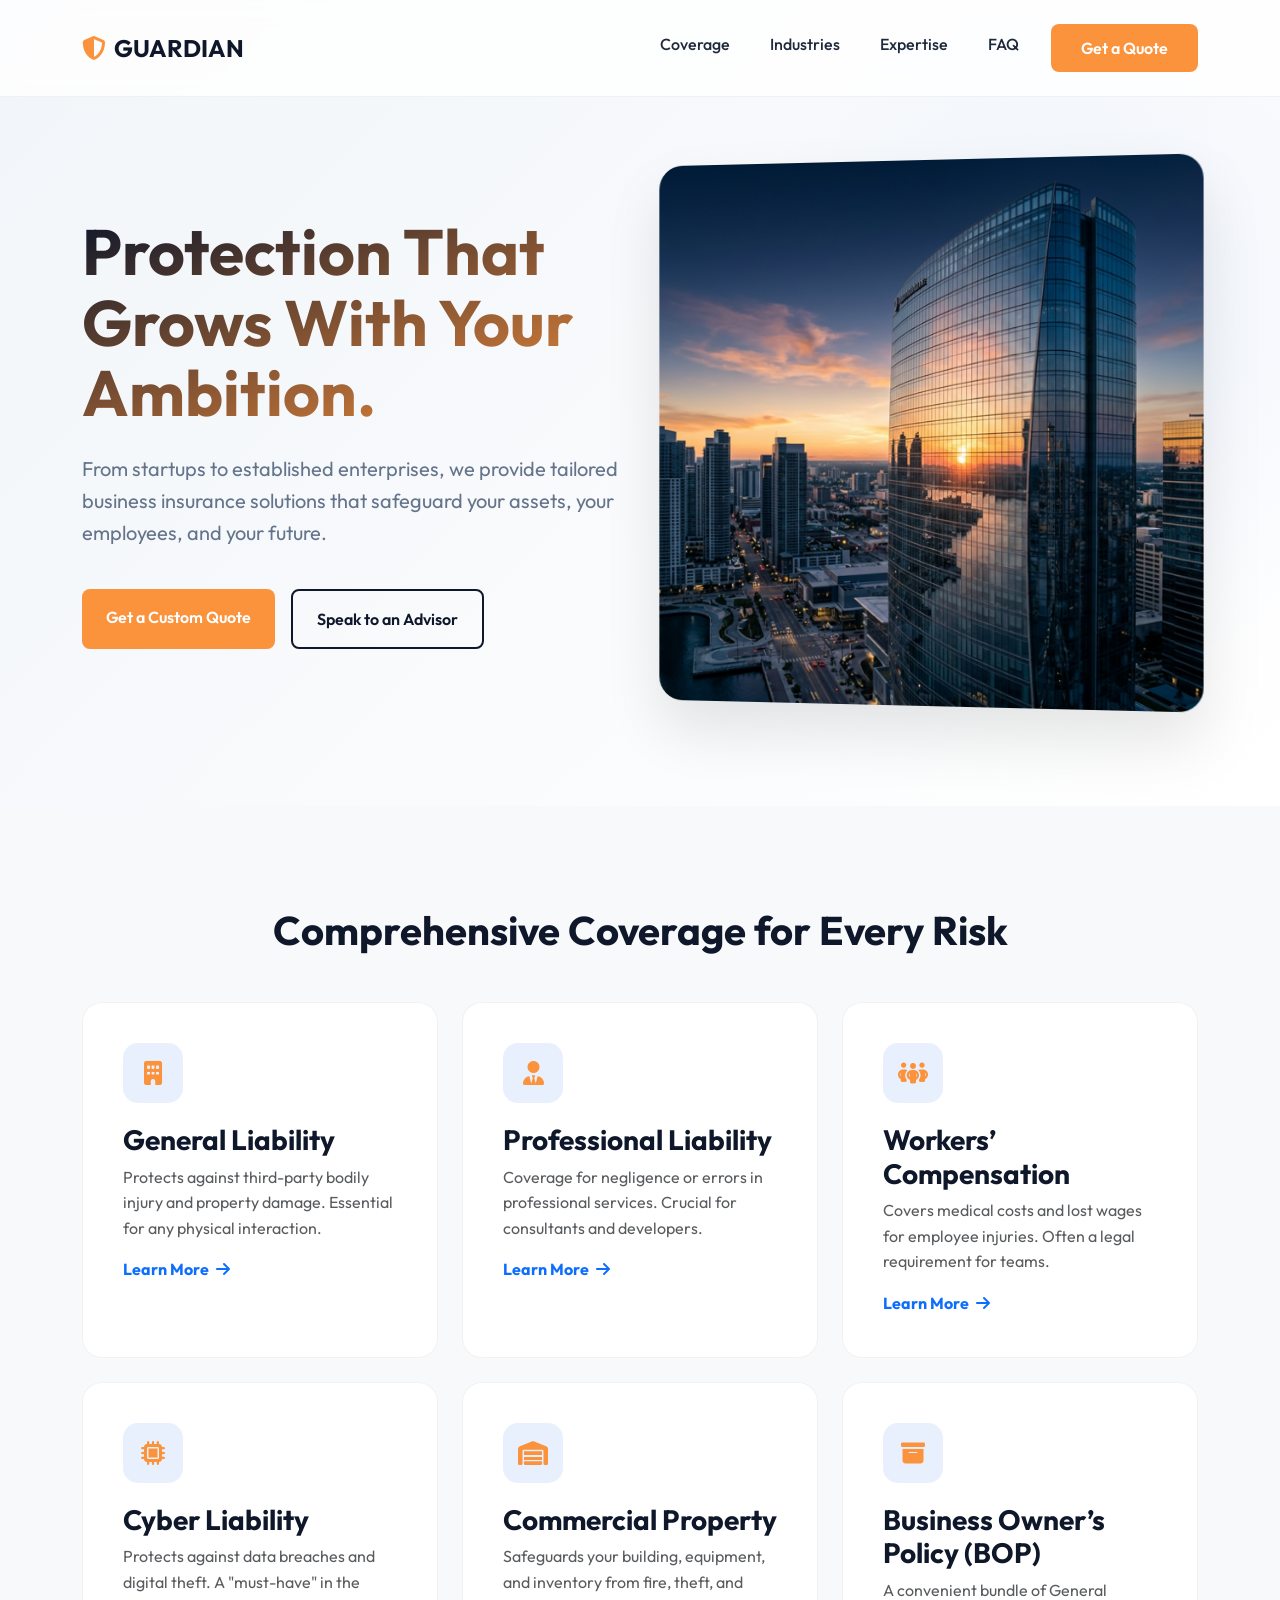
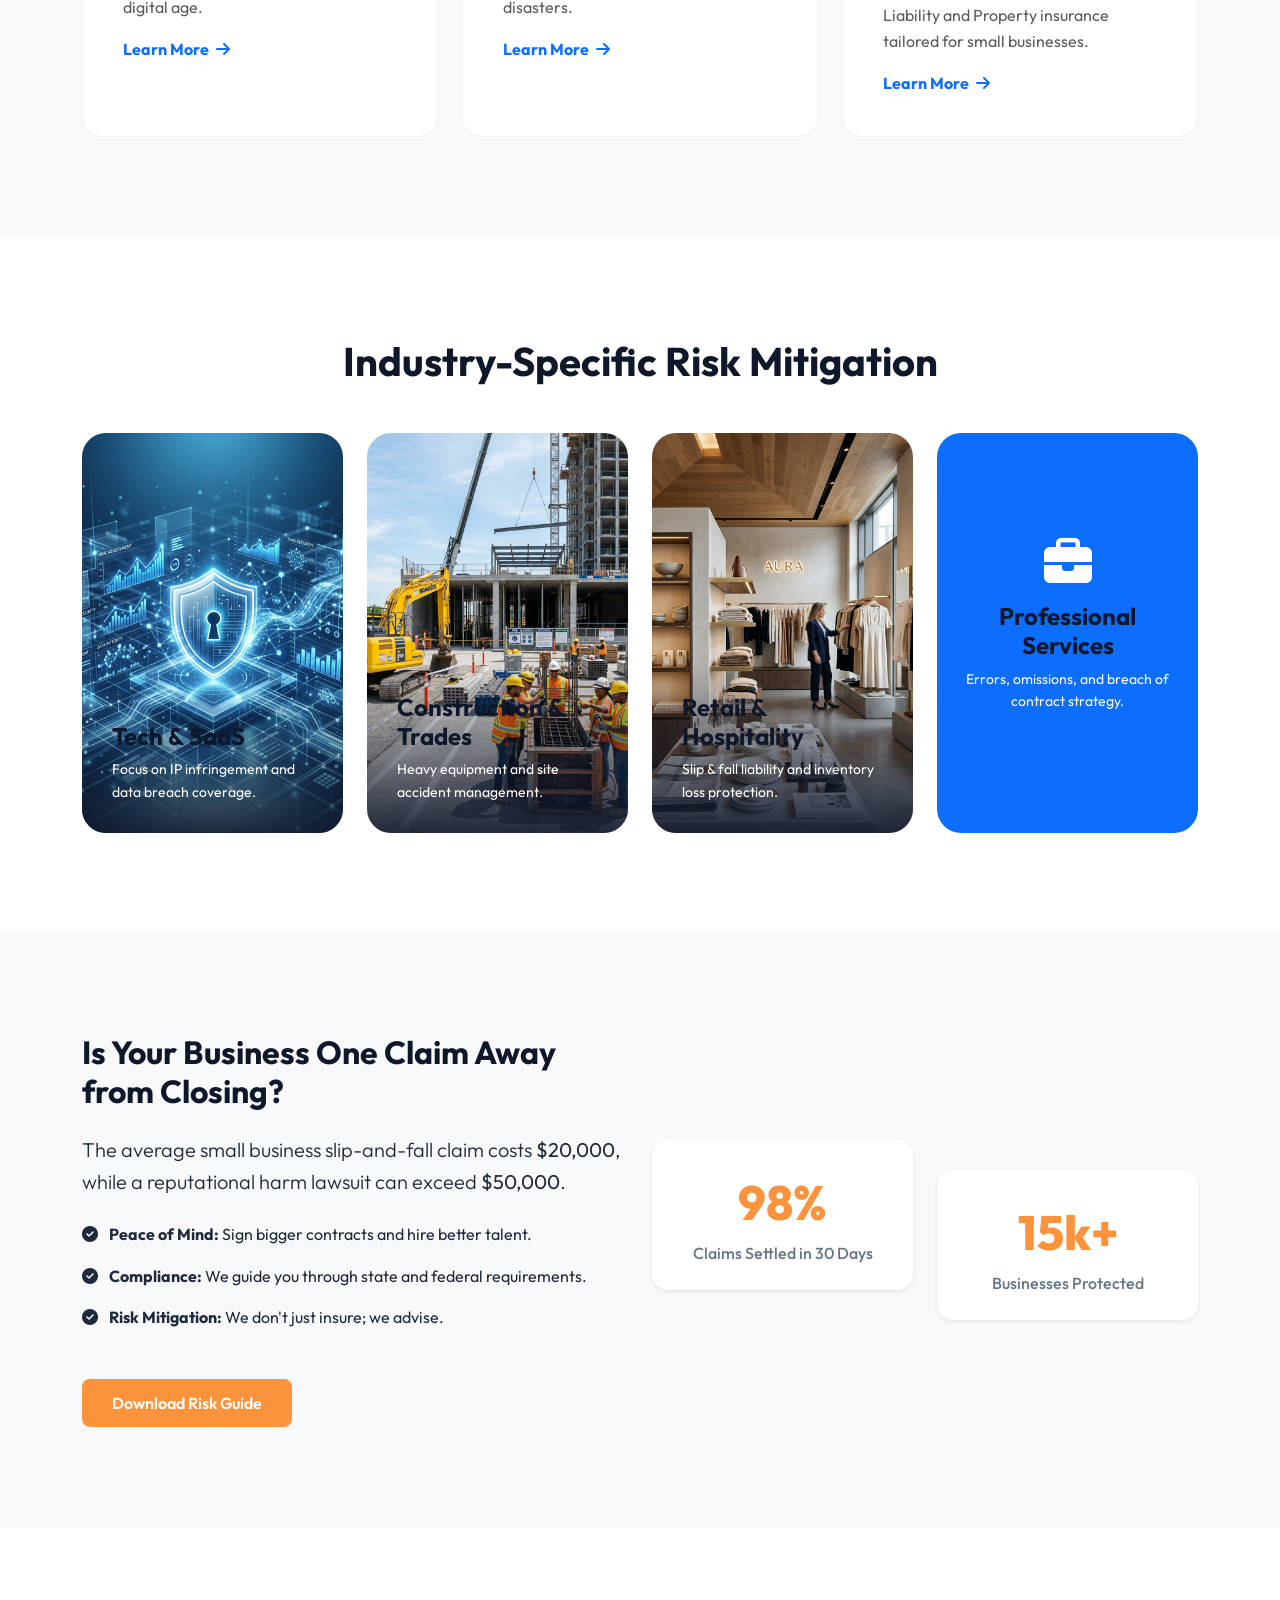
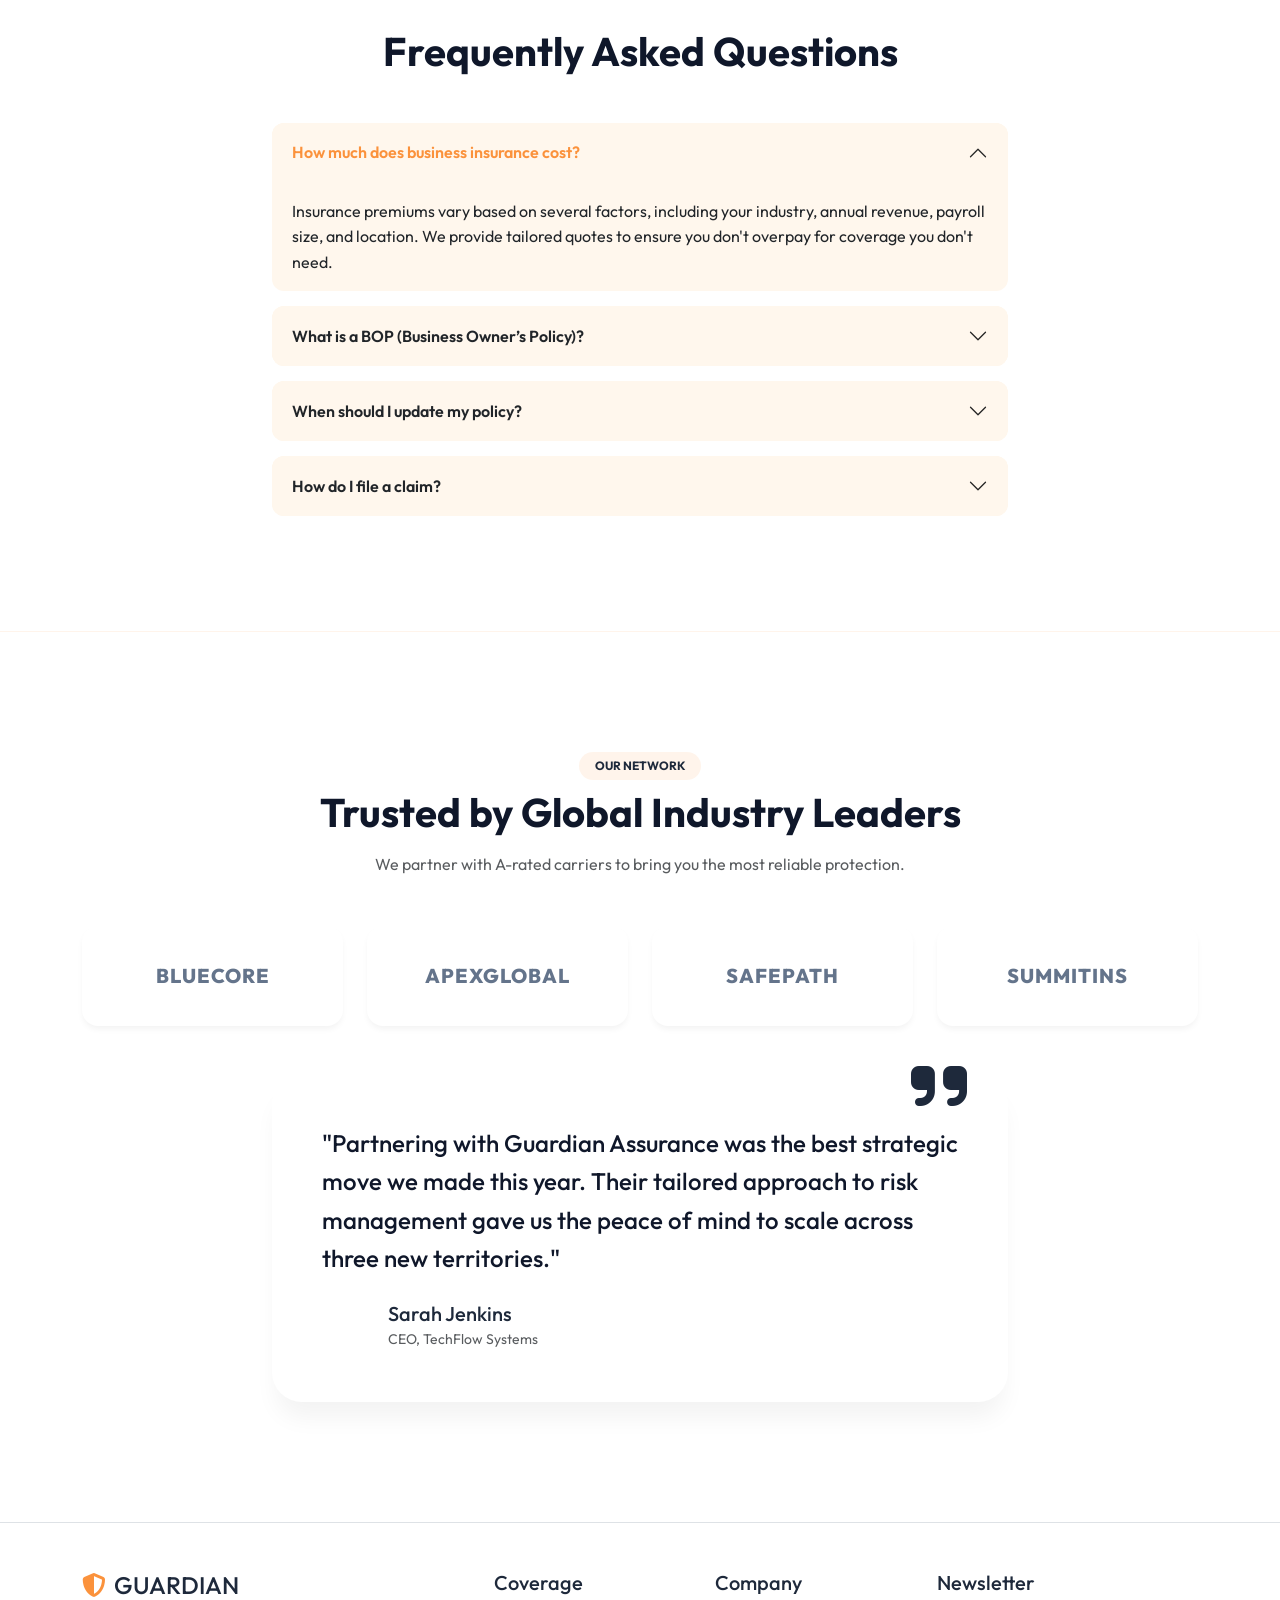
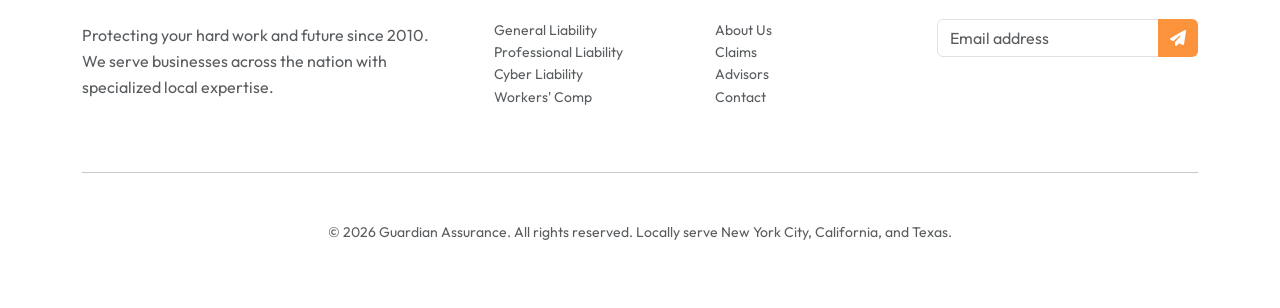
==== index.html @ 08e508c7 "first commit" ====
<!doctype html>
<html lang="en">
  <head>
    <meta charset="UTF-8" />
    <meta name="viewport" content="width=device-width, initial-scale=1.0" />
    <title>Guardian Assurance | Premium Business Insurance Solutions</title>
    <!-- Bootstrap 5 CSS -->
    <link
      href="https://cdn.jsdelivr.net/npm/bootstrap@5.3.0/dist/css/bootstrap.min.css"
      rel="stylesheet"
    />
    <!-- Google Fonts: Outfit -->
    <link
      href="https://fonts.googleapis.com/css2?family=Outfit:wght@300;400;500;600;700;800&display=swap"
      rel="stylesheet"
    />
    <!-- Font Awesome -->
    <link
      rel="stylesheet"
      href="https://cdnjs.cloudflare.com/ajax/libs/font-awesome/6.4.0/css/all.min.css"
    />
    <!-- Custom CSS -->
    <link rel="stylesheet" href="styles.css" />
  </head>
  <body>
    <!-- Navbar -->
    <nav class="navbar navbar-expand-lg fixed-top">
      <div class="container">
        <a class="navbar-brand" href="#">
          <i class="fas fa-shield-halved me-2" style="color: var(--accent);"></i>GUARDIAN
        </a>
        <button
          class="navbar-toggler"
          type="button"
          data-bs-toggle="collapse"
          data-bs-target="#navbarNav"
        >
          <span class="navbar-toggler-icon"></span>
        </button>
        <div class="collapse navbar-collapse" id="navbarNav">
          <ul class="navbar-nav ms-auto">
            <li class="nav-item">
              <a class="nav-link" href="#products">Coverage</a>
            </li>
            <li class="nav-item">
              <a class="nav-link" href="#industries">Industries</a>
            </li>
            <li class="nav-item">
              <a class="nav-link" href="#why-us">Expertise</a>
            </li>
            <li class="nav-item"><a class="nav-link" href="#faq">FAQ</a></li>
            <li class="nav-item ms-lg-4">
              <a class="btn btn-custom btn-primary-custom" href="#"
                >Get a Quote</a
              >
            </li>
          </ul>
        </div>
      </div>
    </nav>

    <!-- Hero Section -->
    <section class="hero d-flex align-items-center">
      <div class="container">
        <div class="row align-items-center">
          <div class="col-lg-6 hero-content">
            <h1 class="hero-title">
              Protection That Grows With Your
              <span style="color: var(--accent);">Ambition.</span>
            </h1>
            <p class="hero-subtitle">
              From startups to established enterprises, we provide tailored
              business insurance solutions that safeguard your assets, your
              employees, and your future.
            </p>
            <div class="d-flex gap-3">
              <a href="#" class="btn btn-custom btn-primary-custom px-4 py-3"
                >Get a Custom Quote</a
              >
              <a href="#" class="btn btn-custom btn-outline-custom px-4 py-3"
                >Speak to an Advisor</a
              >
            </div>
          </div>
          <div class="col-lg-6">
            <img
              src="assets/hero.png"
              alt="Corporate Building"
              class="img-fluid hero-image"
            />
          </div>
        </div>
      </div>
    </section>

    <!-- Core Insurance Products -->
    <section id="products" class="section-padding bg-light">
      <div class="container">
        <h2 class="section-title">Comprehensive Coverage for Every Risk</h2>
        <div class="row g-4">
          <!-- General Liability -->
          <div class="col-md-4">
            <div class="product-card">
              <div class="product-icon"><i class="fas fa-building"></i></div>
              <h3>General Liability</h3>
              <p class="text-muted">
                Protects against third-party bodily injury and property damage.
                Essential for any physical interaction.
              </p>
              <a href="#" class="text-accent fw-bold text-decoration-none"
                >Learn More <i class="fas fa-arrow-right ms-1"></i
              ></a>
            </div>
          </div>
          <!-- Professional Liability -->
          <div class="col-md-4">
            <div class="product-card">
              <div class="product-icon"><i class="fas fa-user-tie"></i></div>
              <h3>Professional Liability</h3>
              <p class="text-muted">
                Coverage for negligence or errors in professional services.
                Crucial for consultants and developers.
              </p>
              <a href="#" class="text-accent fw-bold text-decoration-none"
                >Learn More <i class="fas fa-arrow-right ms-1"></i
              ></a>
            </div>
          </div>
          <!-- Workers’ Comp -->
          <div class="col-md-4">
            <div class="product-card">
              <div class="product-icon">
                <i class="fas fa-people-group"></i>
              </div>
              <h3>Workers’ Compensation</h3>
              <p class="text-muted">
                Covers medical costs and lost wages for employee injuries. Often
                a legal requirement for teams.
              </p>
              <a href="#" class="text-accent fw-bold text-decoration-none"
                >Learn More <i class="fas fa-arrow-right ms-1"></i
              ></a>
            </div>
          </div>
          <!-- Cyber Liability -->
          <div class="col-md-4">
            <div class="product-card">
              <div class="product-icon"><i class="fas fa-microchip"></i></div>
              <h3>Cyber Liability</h3>
              <p class="text-muted">
                Protects against data breaches and digital theft. A "must-have"
                in the digital age.
              </p>
              <a href="#" class="text-accent fw-bold text-decoration-none"
                >Learn More <i class="fas fa-arrow-right ms-1"></i
              ></a>
            </div>
          </div>
          <!-- Commercial Property -->
          <div class="col-md-4">
            <div class="product-card">
              <div class="product-icon"><i class="fas fa-warehouse"></i></div>
              <h3>Commercial Property</h3>
              <p class="text-muted">
                Safeguards your building, equipment, and inventory from fire,
                theft, and disasters.
              </p>
              <a href="#" class="text-accent fw-bold text-decoration-none"
                >Learn More <i class="fas fa-arrow-right ms-1"></i
              ></a>
            </div>
          </div>
          <!-- BOP -->
          <div class="col-md-4">
            <div class="product-card">
              <div class="product-icon"><i class="fas fa-box-archive"></i></div>
              <h3>Business Owner’s Policy (BOP)</h3>
              <p class="text-muted">
                A convenient bundle of General Liability and Property insurance
                tailored for small businesses.
              </p>
              <a href="#" class="text-accent fw-bold text-decoration-none"
                >Learn More <i class="fas fa-arrow-right ms-1"></i
              ></a>
            </div>
          </div>
        </div>
      </div>
    </section>

    <!-- Industry-Specific Solutions -->
    <section id="industries" class="section-padding">
      <div class="container">
        <h2 class="section-title">Industry-Specific Risk Mitigation</h2>
        <div class="row g-4">
          <div class="col-lg-3 col-md-6">
            <div class="industry-card">
              <img
                src="assets/tech.png"
                alt="Tech & SaaS"
              />
              <div class="industry-overlay">
                <h4>Tech & SaaS</h4>
                <p class="small mb-0">
                  Focus on IP infringement and data breach coverage.
                </p>
              </div>
            </div>
          </div>
          <div class="col-lg-3 col-md-6">
            <div class="industry-card">
              <img
                src="assets/construction.png"
                alt="Construction"
              />
              <div class="industry-overlay">
                <h4>Construction & Trades</h4>
                <p class="small mb-0">
                  Heavy equipment and site accident management.
                </p>
              </div>
            </div>
          </div>
          <div class="col-lg-3 col-md-6">
            <div class="industry-card">
              <img
                src="assets/retail.png"
                alt="Retail"
              />
              <div class="industry-overlay">
                <h4>Retail & Hospitality</h4>
                <p class="small mb-0">
                  Slip & fall liability and inventory loss protection.
                </p>
              </div>
            </div>
          </div>
          <div class="col-lg-3 col-md-6">
            <div class="industry-card">
              <div
                class="bg-primary d-flex align-items-center justify-content-center h-100 p-4"
              >
                <div class="text-white text-center">
                  <i class="fas fa-briefcase fa-3x mb-3"></i>
                  <h4>Professional Services</h4>
                  <p class="small">
                    Errors, omissions, and breach of contract strategy.
                  </p>
                </div>
              </div>
            </div>
          </div>
        </div>
      </div>
    </section>

    <!-- Educational Content -->
    <section id="why-us" class="section-padding bg-light">
      <div class="container">
        <div class="row align-items-center">
          <div class="col-lg-6">
            <h2 class="mb-4">Is Your Business One Claim Away from Closing?</h2>
            <p class="lead mb-4">
              The average small business slip-and-fall claim costs
              <strong>$20,000</strong>, while a reputational harm lawsuit can
              exceed <strong>$50,000</strong>.
            </p>
            <ul class="list-unstyled mb-5">
              <li class="mb-3">
                <i class="fas fa-check-circle text-accent me-2"></i>
                <strong>Peace of Mind:</strong> Sign bigger contracts and hire
                better talent.
              </li>
              <li class="mb-3">
                <i class="fas fa-check-circle text-accent me-2"></i>
                <strong>Compliance:</strong> We guide you through state and
                federal requirements.
              </li>
              <li class="mb-3">
                <i class="fas fa-check-circle text-accent me-2"></i>
                <strong>Risk Mitigation:</strong> We don't just insure; we
                advise.
              </li>
            </ul>
            <a href="#" class="btn btn-custom btn-primary-custom"
              >Download Risk Guide</a
            >
          </div>
          <div class="col-lg-6">
            <div class="row g-4">
              <div class="col-6">
                <div class="stat-item p-4 bg-white rounded-4 shadow-sm">
                  <span class="stat-number">98%</span>
                  <span class="stat-label">Claims Settled in 30 Days</span>
                </div>
              </div>
              <div class="col-6">
                <div
                  class="stat-item p-4 bg-white rounded-4 shadow-sm"
                  style="margin-top: 30px"
                >
                  <span class="stat-number">15k+</span>
                  <span class="stat-label">Businesses Protected</span>
                </div>
              </div>
            </div>
          </div>
        </div>
      </div>
    </section>

    <!-- FAQ Section -->
    <section id="faq" class="section-padding">
      <div class="container">
        <h2 class="section-title">Frequently Asked Questions</h2>
        <div class="row justify-content-center">
          <div class="col-lg-8">
            <div class="accordion" id="faqAccordion">
              <div class="accordion-item">
                <h2 class="accordion-header">
                  <button
                    class="accordion-button"
                    type="button"
                    data-bs-toggle="collapse"
                    data-bs-target="#faq1"
                  >
                    How much does business insurance cost?
                  </button>
                </h2>
                <div
                  id="faq1"
                  class="accordion-collapse collapse show"
                  data-bs-parent="#faqAccordion"
                >
                  <div class="accordion-body">
                    Insurance premiums vary based on several factors, including
                    your industry, annual revenue, payroll size, and location.
                    We provide tailored quotes to ensure you don't overpay for
                    coverage you don't need.
                  </div>
                </div>
              </div>
              <div class="accordion-item">
                <h2 class="accordion-header">
                  <button
                    class="accordion-button collapsed"
                    type="button"
                    data-bs-toggle="collapse"
                    data-bs-target="#faq2"
                  >
                    What is a BOP (Business Owner’s Policy)?
                  </button>
                </h2>
                <div
                  id="faq2"
                  class="accordion-collapse collapse"
                  data-bs-parent="#faqAccordion"
                >
                  <div class="accordion-body">
                    A BOP is a cost-effective bundle that combines General
                    Liability and Commercial Property insurance into a single
                    policy. It's designed specifically for small to medium-sized
                    businesses.
                  </div>
                </div>
              </div>
              <div class="accordion-item">
                <h2 class="accordion-header">
                  <button
                    class="accordion-button collapsed"
                    type="button"
                    data-bs-toggle="collapse"
                    data-bs-target="#faq3"
                  >
                    When should I update my policy?
                  </button>
                </h2>
                <div
                  id="faq3"
                  class="accordion-collapse collapse"
                  data-bs-parent="#faqAccordion"
                >
                  <div class="accordion-body">
                    We recommend reviewing your coverage whenever you hit a
                    major milestone, such as hiring new employees, moving to a
                    new office, launching a new product line, or experiencing a
                    significant revenue increase.
                  </div>
                </div>
              </div>
              <div class="accordion-item">
                <h2 class="accordion-header">
                  <button
                    class="accordion-button collapsed"
                    type="button"
                    data-bs-toggle="collapse"
                    data-bs-target="#faq4"
                  >
                    How do I file a claim?
                  </button>
                </h2>
                <div
                  id="faq4"
                  class="accordion-collapse collapse"
                  data-bs-parent="#faqAccordion"
                >
                  <div class="accordion-body">
                    Our process is simple and reassuring: 1. Document the
                    incident. 2. Contact your advisor immediately. 3. Our
                    dedicated claims team will take over and guide you until
                    resolution.
                  </div>
                </div>
              </div>
            </div>
          </div>
        </div>
      </div>
    </section>

    <!-- Trust Indicators Redesigned -->
    <section class="trust-section">
        <div class="container">
            <div class="text-center mb-5">
                <span class="badge bg-orange text-orange-dark mb-2 px-3 py-2 rounded-pill" style="background: rgba(251, 146, 60, 0.1); color: var(--orange-dark);">OUR NETWORK</span>
                <h2 class="section-title mb-0">Trusted by Global Industry Leaders</h2>
                <p class="text-muted mt-3">We partner with A-rated carriers to bring you the most reliable protection.</p>
            </div>
            
            <div class="row g-4 mb-5">
                <div class="col-md-3 col-6">
                    <div class="partner-logo-box">
                        <h3 class="partner-name">BlueCore</h3>
                    </div>
                </div>
                <div class="col-md-3 col-6">
                    <div class="partner-logo-box">
                        <h3 class="partner-name">ApexGlobal</h3>
                    </div>
                </div>
                <div class="col-md-3 col-6">
                    <div class="partner-logo-box">
                        <h3 class="partner-name">SafePath</h3>
                    </div>
                </div>
                <div class="col-md-3 col-6">
                    <div class="partner-logo-box">
                        <h3 class="partner-name">SummitIns</h3>
                    </div>
                </div>
            </div>

            <div class="row justify-content-center">
                <div class="col-lg-8">
                    <div class="testimonial-card-v2">
                        <i class="fas fa-quote-right testimonial-quote-icon"></i>
                        <div class="testimonial-content">
                            <p class="fs-4 fw-medium mb-4" style="color: var(--primary);">"Partnering with Guardian Assurance was the best strategic move we made this year. Their tailored approach to risk management gave us the peace of mind to scale across three new territories."</p>
                            <div class="d-flex align-items-center">
                                <div class="bg-orange-accent rounded-circle d-flex align-items-center justify-content-center text-white fw-bold me-3" style="width: 50px; height: 50px; background-color: var(--orange-accent);">SJ</div>
                                <div>
                                    <h5 class="mb-0">Sarah Jenkins</h5>
                                    <small class="text-muted">CEO, TechFlow Systems</small>
                                </div>
                            </div>
                        </div>
                    </div>
                </div>
            </div>
        </div>
    </section>

    <!-- Footer -->
    <footer class="py-5 bg-white border-top">
      <div class="container">
        <div class="row justify-content-between">
          <div class="col-md-4">
            <h3 class="h4 mb-4">
              <i class="fas fa-shield-halved me-2" style="color: var(--accent);"></i>GUARDIAN
            </h3>
            <p class="text-muted">
              Protecting your hard work and future since 2010. We serve
              businesses across the nation with specialized local expertise.
            </p>
          </div>
          <div class="col-md-2">
            <h5 class="mb-4">Coverage</h5>
            <ul class="list-unstyled text-muted small">
              <li>General Liability</li>
              <li>Professional Liability</li>
              <li>Cyber Liability</li>
              <li>Workers' Comp</li>
            </ul>
          </div>
          <div class="col-md-2">
            <h5 class="mb-4">Company</h5>
            <ul class="list-unstyled text-muted small">
              <li>About Us</li>
              <li>Claims</li>
              <li>Advisors</li>
              <li>Contact</li>
            </ul>
          </div>
          <div class="col-md-3">
            <h5 class="mb-4">Newsletter</h5>
            <div class="input-group">
              <input
                type="email"
                class="form-control"
                placeholder="Email address"
              />
              <button class="btn btn-primary-custom" type="button">
                <i class="fas fa-paper-plane"></i>
              </button>
            </div>
          </div>
        </div>
        <hr class="my-5" />
        <div class="text-center text-muted small">
          <p>
            &copy; 2026 Guardian Assurance. All rights reserved. Locally serve
            New York City, California, and Texas.
          </p>
        </div>
      </div>
    </footer>

    <!-- Bootstrap 5 JS -->
    <script src="https://cdn.jsdelivr.net/npm/bootstrap@5.3.0/dist/js/bootstrap.bundle.min.js"></script>
  </body>
</html>
---- styles.css ----
:root {
  --primary: #0F172A;
  --accent: #FB923C;
  --accent-light: #FDBA74;
  --accent-dark: #EA580C;
  --gold: #F59E0B;
  --bg-light: #FFF7ED;
  --text-dark: #1E293B;
  --text-muted: #64748B;
  --white: #FFFFFF;
  --transition: all 0.3s cubic-bezier(0.4, 0, 0.2, 1);
}

body {
  font-family: "Outfit", sans-serif;
  color: var(--text-dark);
  background-color: var(--white);
  line-height: 1.6;
  overflow-x: hidden;
}

h1,
h2,
h3,
h4,
.navbar-brand {
  font-weight: 700;
  color: var(--primary);
}

/* Navbar */
.navbar {
  padding: 1.5rem 0;
  transition: var(--transition);
  background: rgba(255, 255, 255, 0.8);
  backdrop-filter: blur(10px);
  border-bottom: 1px solid rgba(0, 0, 0, 0.05);
}

.navbar-brand {
  font-size: 1.5rem;
  color: var(--primary) !important;
}

.nav-link {
  color: var(--text-dark) !important;
  font-weight: 500;
  margin-left: 1.5rem;
  transition: var(--transition);
}

.nav-link:hover {
  color: var(--accent) !important;
}

/* Hero Section */
.hero {
  padding: 160px 0 100px;
  background: linear-gradient(135deg, #f1f5f9 0%, #ffffff 100%);
  position: relative;
  overflow: hidden;
}

.hero::before {
  content: "";
  position: absolute;
  top: -10%;
  right: -10%;
  width: 50%;
  height: 100%;
  background: radial-gradient(
    circle,
    rgba(37, 99, 235, 0.05) 0%,
    transparent 70%
  );
  z-index: 0;
}

.hero-content {
  position: relative;
  z-index: 1;
}

.hero-title {
  font-size: 4rem;
  line-height: 1.1;
  margin-bottom: 1.5rem;
  background: linear-gradient(to bottom right, var(--primary), var(--accent));
  -webkit-background-clip: text;
  background-clip: text;
  -webkit-text-fill-color: transparent;
}

.hero-subtitle {
  font-size: 1.25rem;
  color: var(--text-muted);
  margin-bottom: 2.5rem;
  max-width: 600px;
}

.btn-custom {
  padding: 12px 30px;
  border-radius: 8px;
  font-weight: 600;
  transition: var(--transition);
  text-transform: none;
}

.btn-primary-custom {
  background-color: var(--accent);
  border: none;
  color: white;
}

.btn-primary-custom:hover {
  background-color: var(--accent-dark);
  transform: translateY(-2px);
  box-shadow: 0 10px 20px rgba(251, 146, 60, 0.2);
}

.btn-outline-custom {
  border: 2px solid var(--primary);
  color: var(--primary);
}

.btn-outline-custom:hover {
  background-color: var(--primary);
  color: white;
}

.hero-image {
  border-radius: 24px;
  box-shadow: 0 30px 60px rgba(0, 0, 0, 0.1);
  transform: perspective(1000px) rotateY(-5deg);
  transition: var(--transition);
}

.hero-image:hover {
  transform: perspective(1000px) rotateY(0deg);
}

/* Sections */
.section-padding {
  padding: 100px 0;
}

.section-title {
  font-size: 2.5rem;
  margin-bottom: 3rem;
  text-align: center;
}

/* Product Cards */
.product-card {
  background: var(--white);
  border: 1px solid rgba(0, 0, 0, 0.05);
  border-radius: 20px;
  padding: 40px;
  height: 100%;
  transition: var(--transition);
}

.product-card:hover {
  transform: translateY(-10px);
  box-shadow: 0 20px 40px rgba(0, 0, 0, 0.05);
  border-color: var(--accent-light);
}

.product-icon {
  width: 60px;
  height: 60px;
  background: rgba(37, 99, 235, 0.1);
  border-radius: 15px;
  display: flex;
  align-items: center;
  justify-content: center;
  margin-bottom: 20px;
  color: var(--accent);
  font-size: 1.5rem;
}

/* Industry Cards */
.industry-card {
  height: 400px;
  border-radius: 24px;
  overflow: hidden;
  position: relative;
  cursor: pointer;
}

.industry-card img {
  width: 100%;
  height: 100%;
  object-fit: cover;
  transition: var(--transition);
}

.industry-overlay {
  position: absolute;
  bottom: 0;
  left: 0;
  right: 0;
  padding: 30px;
  background: linear-gradient(to top, rgba(15, 23, 42, 0.9), transparent);
  color: white;
}

.industry-card:hover img {
  transform: scale(1.1);
}

/* Stats */
.stat-item {
  text-align: center;
}

.stat-number {
  font-size: 3rem;
  font-weight: 800;
  color: var(--accent);
  display: block;
}

.stat-label {
  color: var(--text-muted);
  font-weight: 500;
}

/* FAQ */
.accordion-item {
  border: none;
  margin-bottom: 15px;
  background: var(--bg-light);
  border-radius: 12px !important;
  overflow: hidden;
}

.accordion-button {
  background: var(--bg-light);
  font-weight: 600;
  padding: 20px;
}

.accordion-button:not(.collapsed) {
  background: var(--bg-light);
  color: var(--accent);
  box-shadow: none;
}

.accordion-button::after {
  filter: grayscale(1);
}

/* Redesigned Trust Section */
.trust-section {
    background-color: var(--orange-light);
    padding: 120px 0;
    position: relative;
    border-top: 1px solid rgba(251, 146, 60, 0.1);
}

.partner-logo-box {
    background: white;
    padding: 30px;
    border-radius: 16px;
    display: flex;
    align-items: center;
    justify-content: center;
    height: 100px;
    box-shadow: 0 4px 6px -1px rgba(0, 0, 0, 0.05);
    transition: var(--transition);
    border: 1px solid transparent;
}

.partner-logo-box:hover {
    transform: translateY(-5px);
    box-shadow: 0 10px 15px -3px rgba(251, 146, 60, 0.1);
    border-color: var(--orange-accent);
}

.partner-name {
    font-weight: 800;
    color: var(--text-muted);
    font-size: 1.25rem;
    letter-spacing: 1px;
    text-transform: uppercase;
    margin: 0;
}

.testimonial-card-v2 {
    background: white;
    padding: 50px;
    border-radius: 30px;
    position: relative;
    box-shadow: 0 20px 25px -5px rgba(0, 0, 0, 0.05);
    border-left: 6px solid var(--orange-accent);
}

.testimonial-quote-icon {
    position: absolute;
    top: -20px;
    right: 40px;
    font-size: 4rem;
    color: var(--orange-light);
    z-index: 0;
}

.testimonial-content {
    position: relative;
    z-index: 1;
}

/* Floating Animation */
@keyframes float {
  0% {
    transform: translateY(0px);
  }
  50% {
    transform: translateY(-20px);
  }
  100% {
    transform: translateY(0px);
  }
}

.floating {
  animation: float 6s ease-in-out infinite;
}

@media (max-width: 991px) {
  .hero-title {
    font-size: 3rem;
  }
  .hero-image {
    margin-top: 50px;
    transform: none;
  }
}
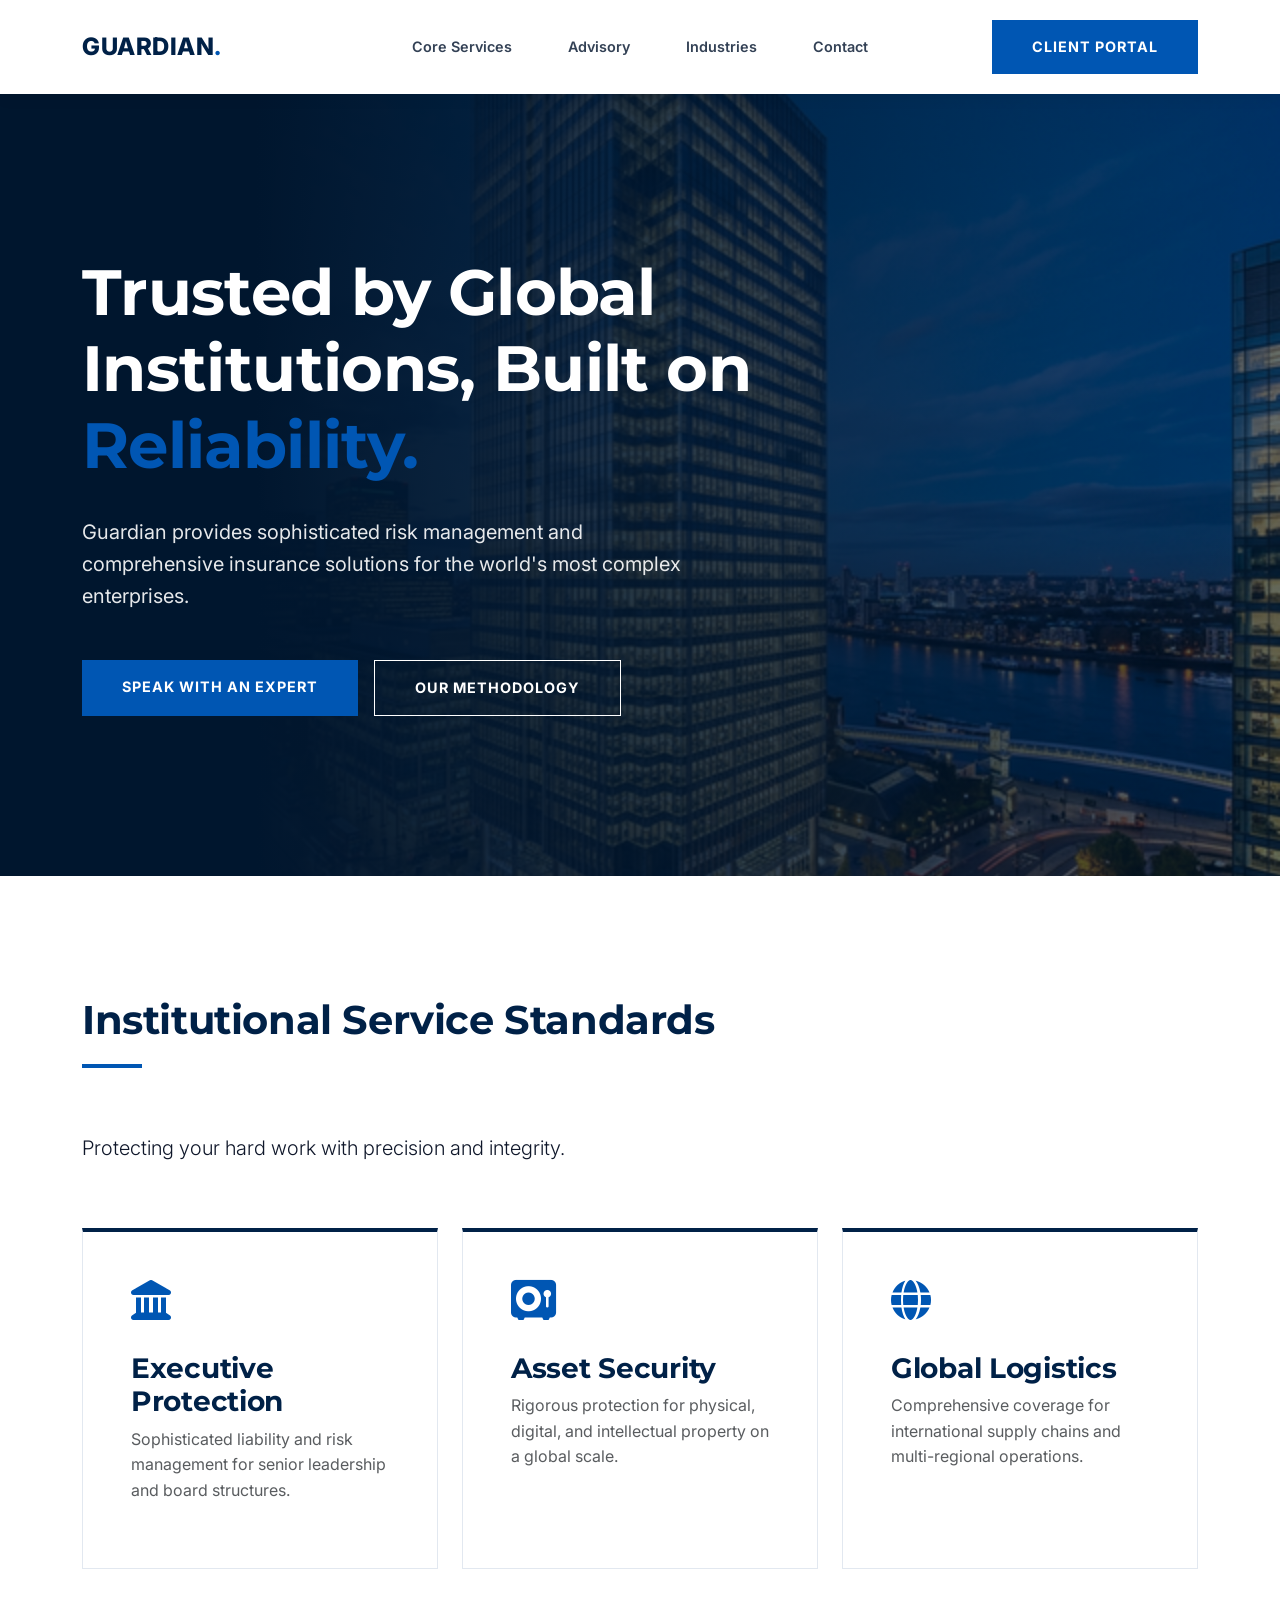
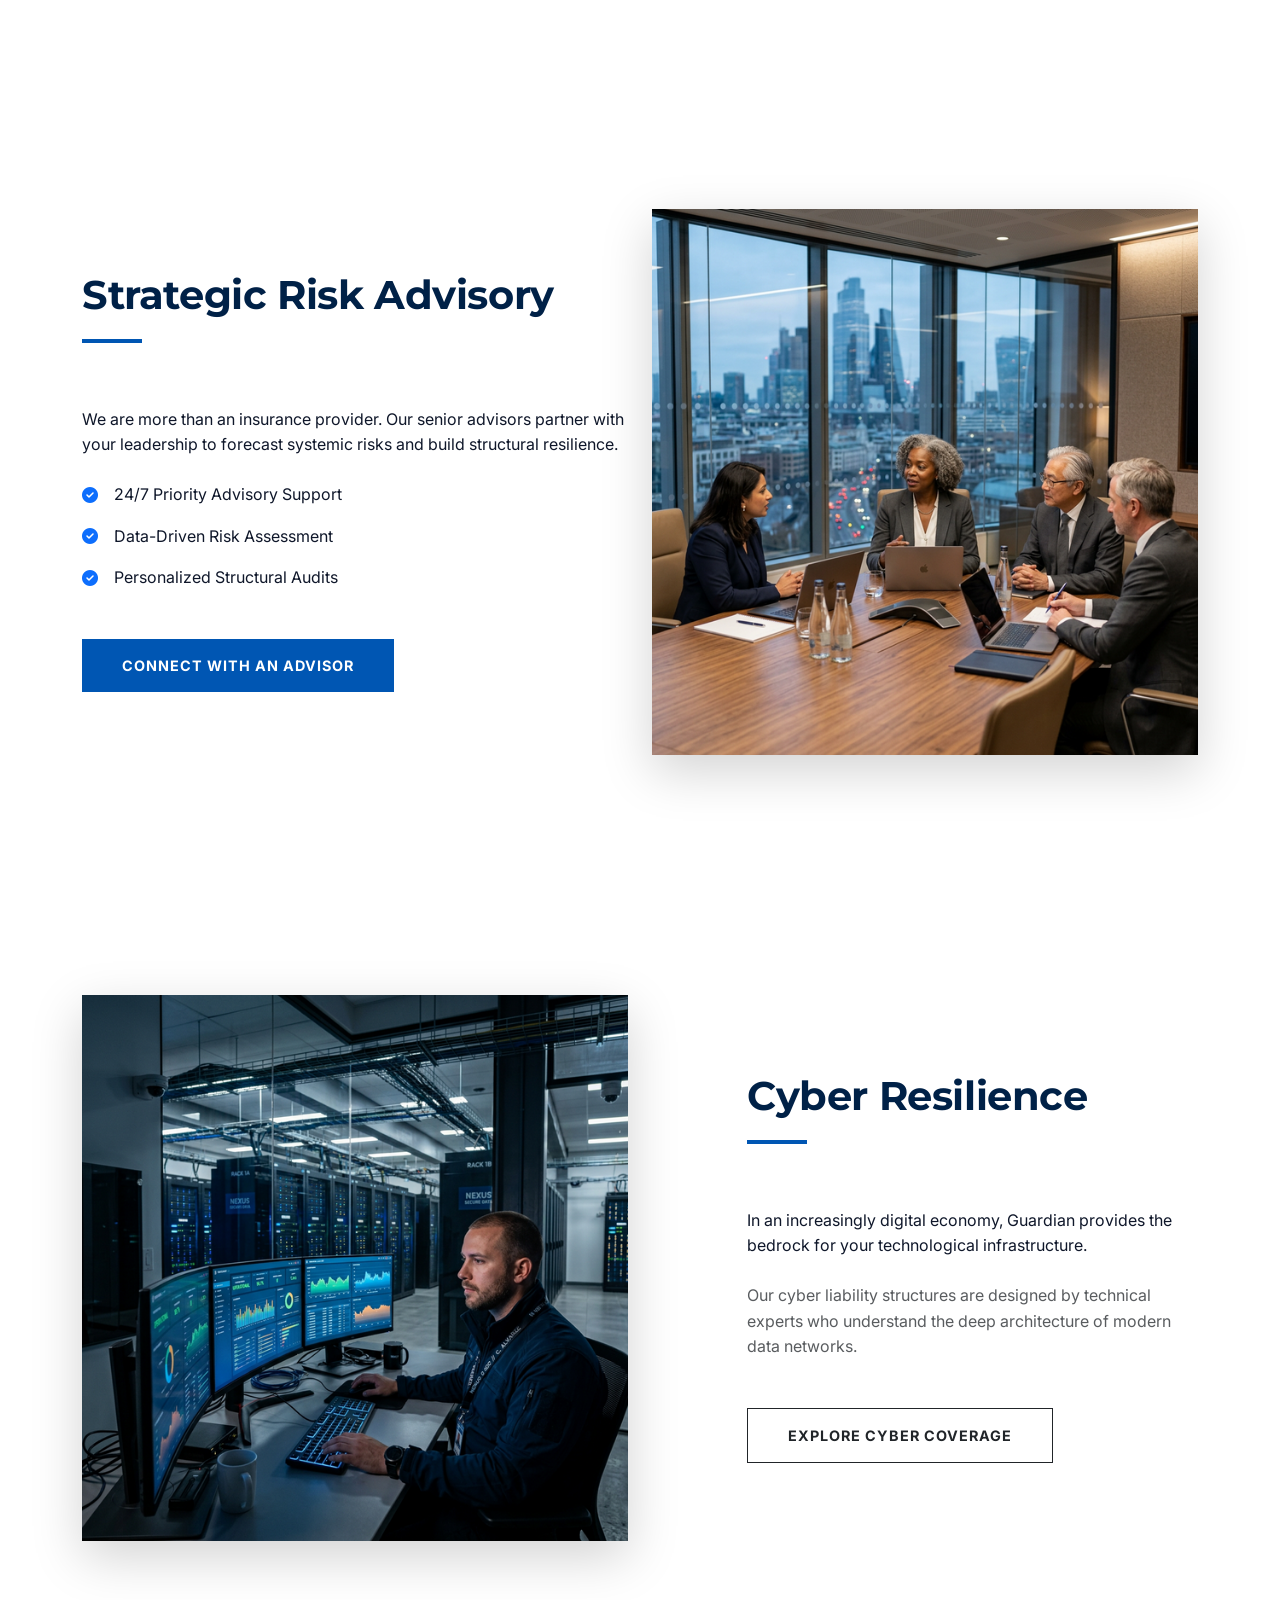
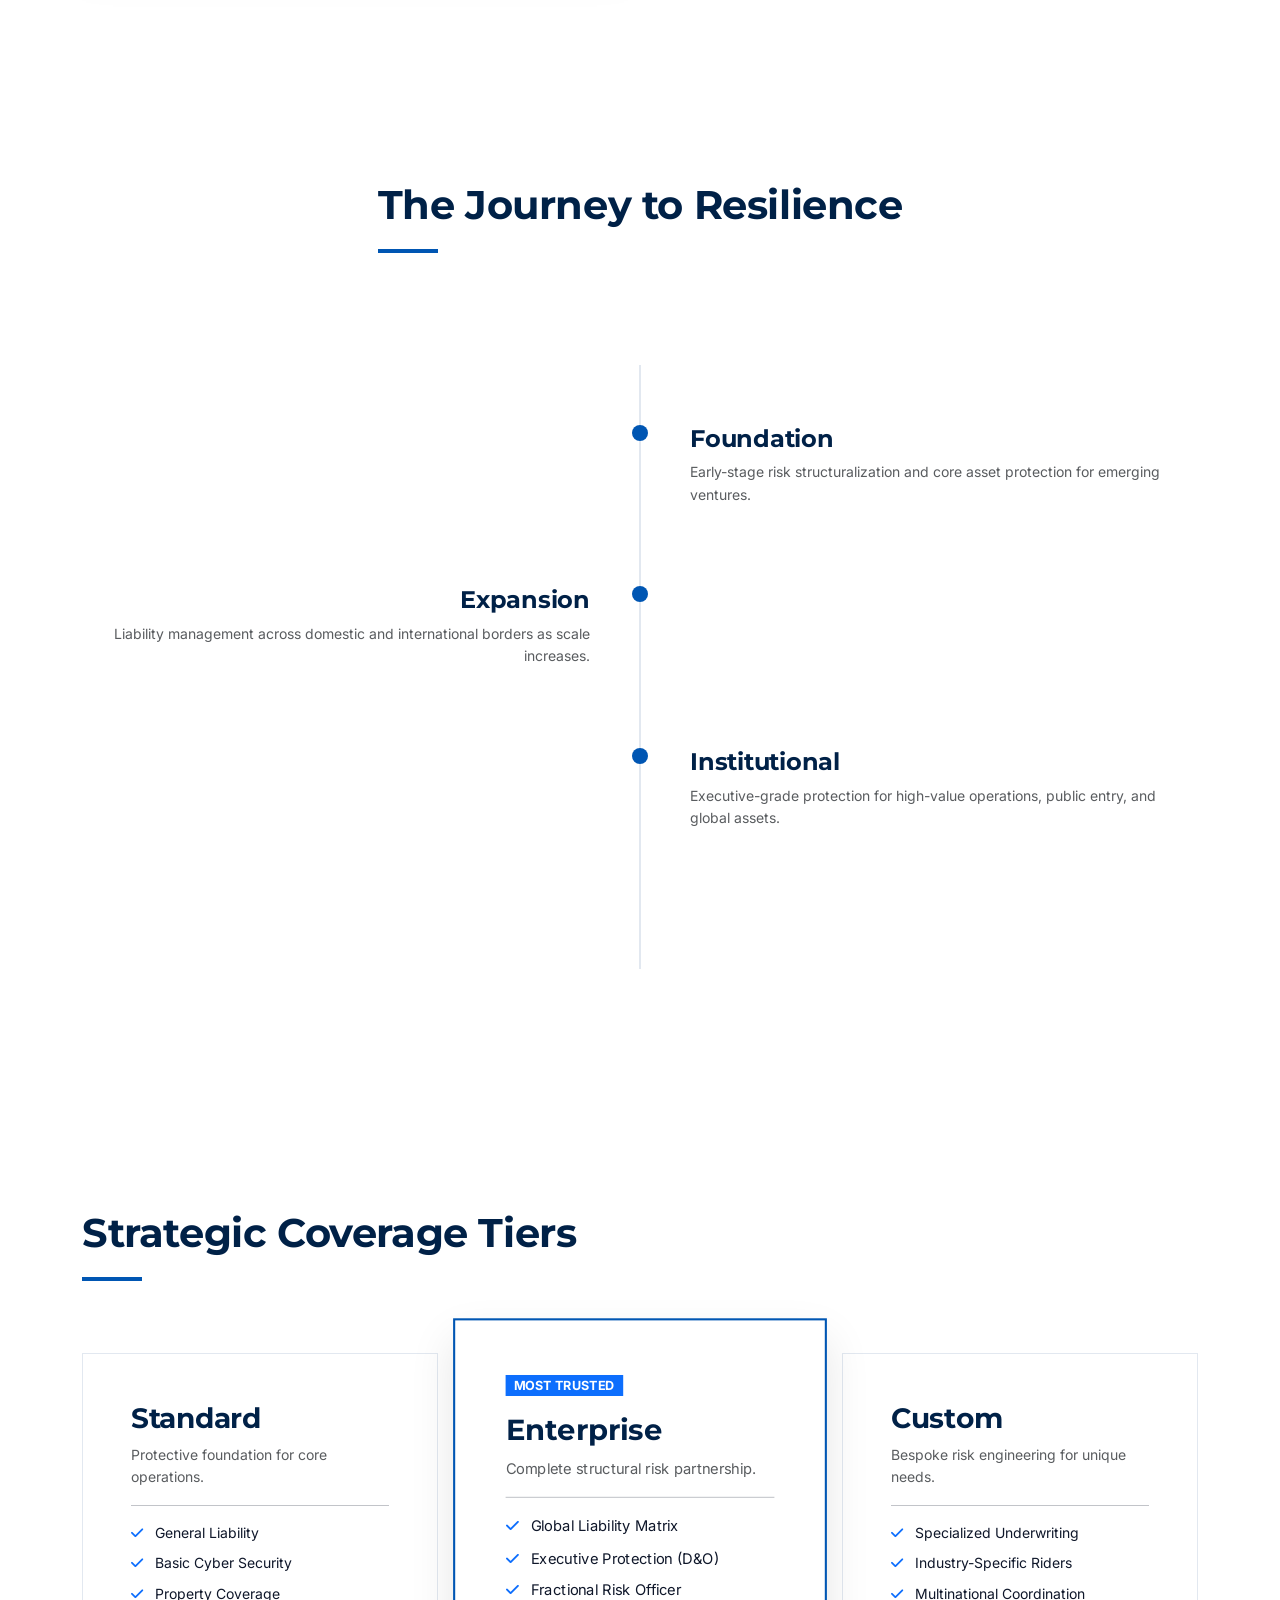
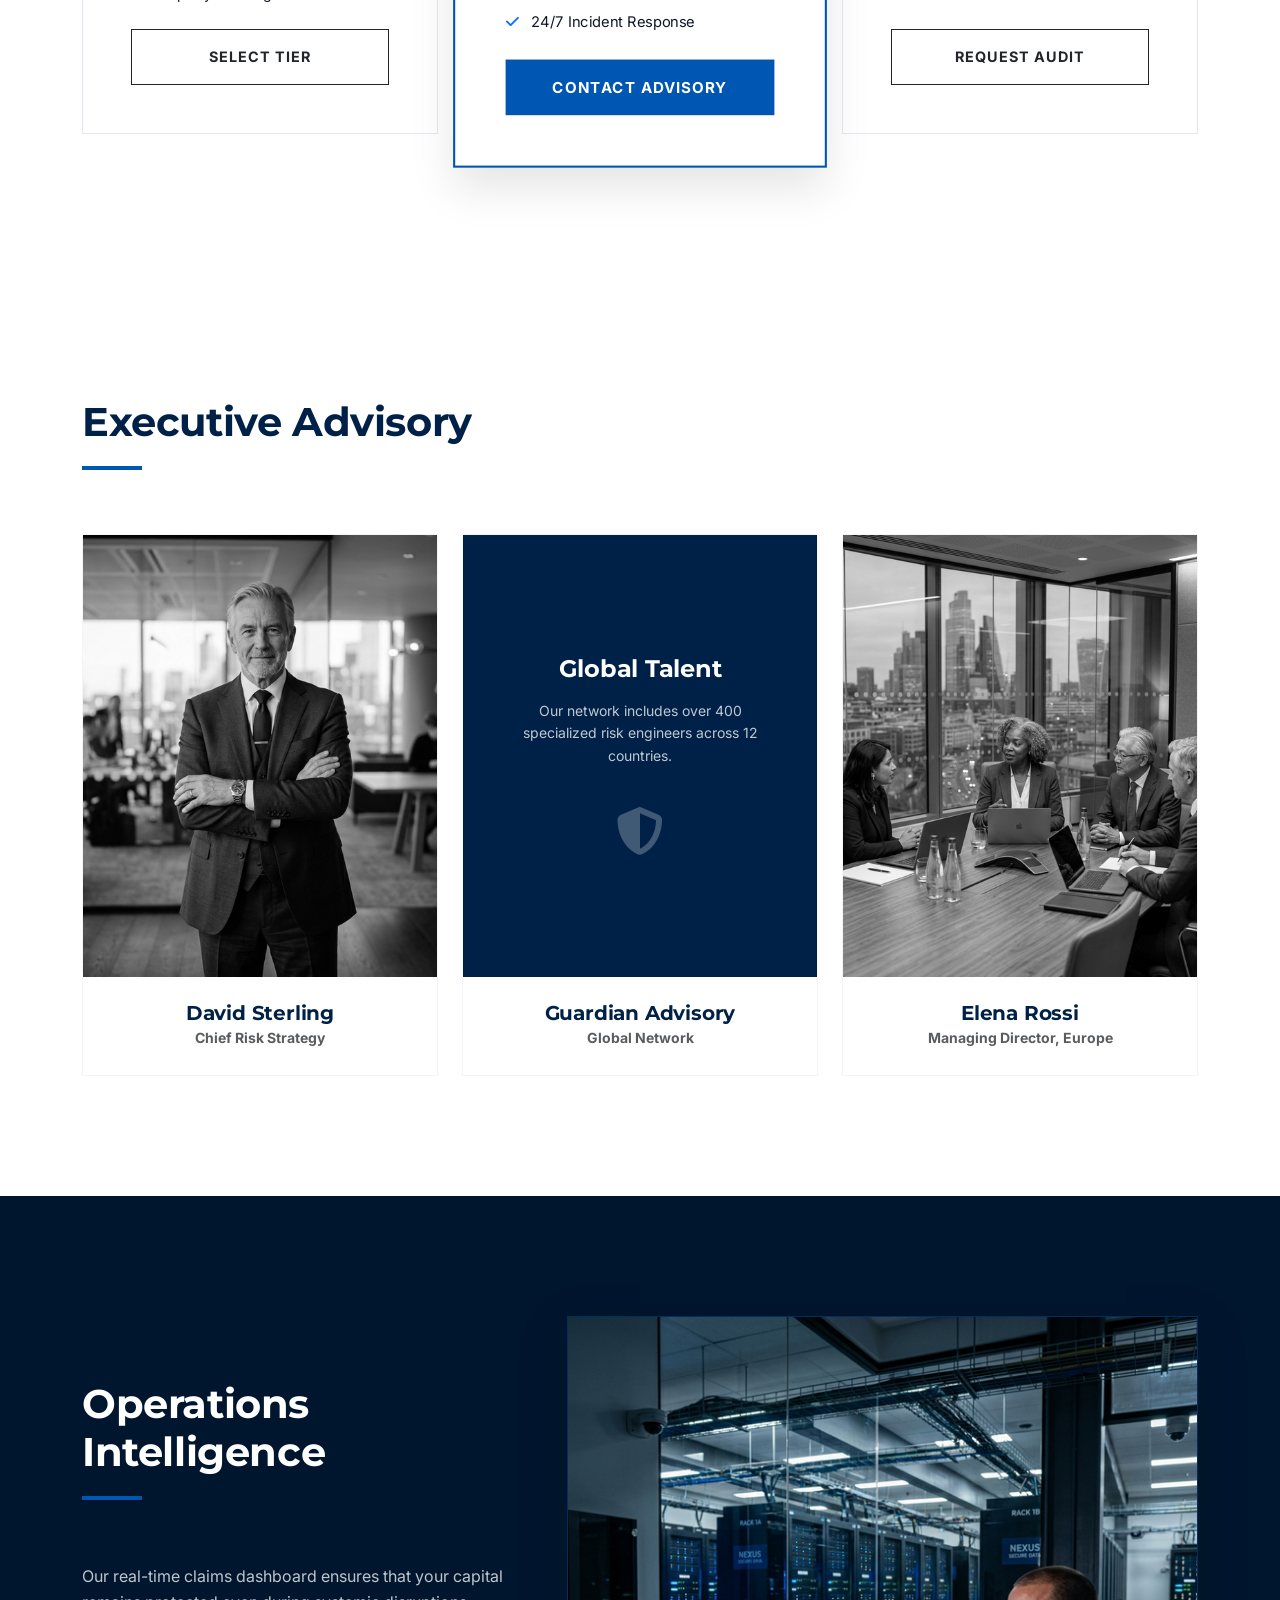
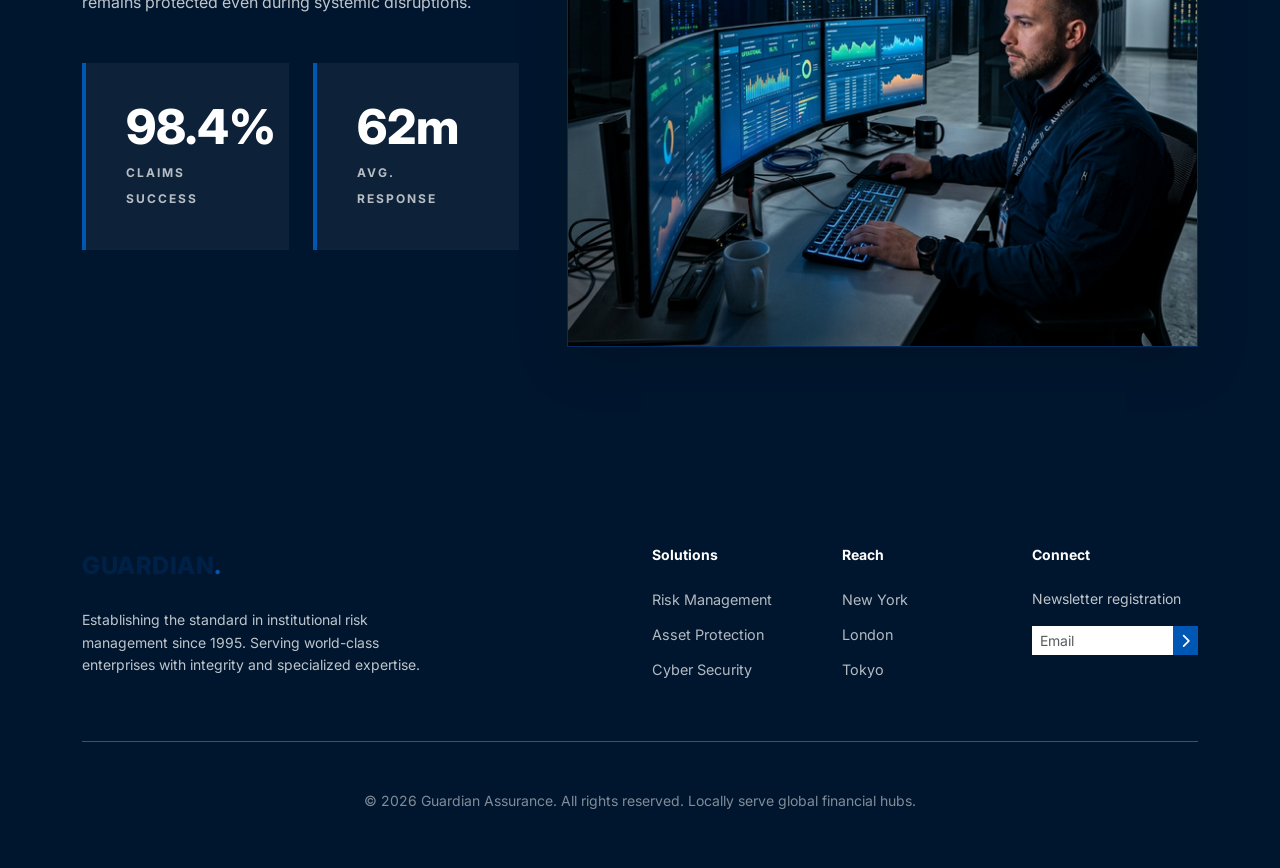
==== commit d619a8fa: "Complete Corporate Realism Redesign with expanded sections and realistic assets" ====
--- a/index.html
+++ b/index.html
@@ -1,531 +1,320 @@
-<!doctype html>
+<!DOCTYPE html>
 <html lang="en">
-  <head>
-    <meta charset="UTF-8" />
-    <meta name="viewport" content="width=device-width, initial-scale=1.0" />
-    <title>Guardian Assurance | Premium Business Insurance Solutions</title>
-    <!-- Bootstrap 5 CSS -->
-    <link
-      href="https://cdn.jsdelivr.net/npm/bootstrap@5.3.0/dist/css/bootstrap.min.css"
-      rel="stylesheet"
-    />
-    <!-- Google Fonts: Outfit -->
-    <link
-      href="https://fonts.googleapis.com/css2?family=Outfit:wght@300;400;500;600;700;800&display=swap"
-      rel="stylesheet"
-    />
+<head>
+    <meta charset="UTF-8">
+    <meta name="viewport" content="width=device-width, initial-scale=1.0">
+    <title>Guardian Assurance | Institutional Risk Management</title>
+    <!-- Bootstrap 5 -->
+    <link href="https://cdn.jsdelivr.net/npm/bootstrap@5.3.0/dist/css/bootstrap.min.css" rel="stylesheet">
     <!-- Font Awesome -->
-    <link
-      rel="stylesheet"
-      href="https://cdnjs.cloudflare.com/ajax/libs/font-awesome/6.4.0/css/all.min.css"
-    />
+    <link rel="stylesheet" href="https://cdnjs.cloudflare.com/ajax/libs/font-awesome/6.4.0/css/all.min.css">
     <!-- Custom CSS -->
-    <link rel="stylesheet" href="styles.css" />
-  </head>
-  <body>
-    <!-- Navbar -->
-    <nav class="navbar navbar-expand-lg fixed-top">
-      <div class="container">
-        <a class="navbar-brand" href="#">
-          <i class="fas fa-shield-halved me-2" style="color: var(--accent);"></i>GUARDIAN
-        </a>
-        <button
-          class="navbar-toggler"
-          type="button"
-          data-bs-toggle="collapse"
-          data-bs-target="#navbarNav"
-        >
-          <span class="navbar-toggler-icon"></span>
-        </button>
-        <div class="collapse navbar-collapse" id="navbarNav">
-          <ul class="navbar-nav ms-auto">
-            <li class="nav-item">
-              <a class="nav-link" href="#products">Coverage</a>
-            </li>
-            <li class="nav-item">
-              <a class="nav-link" href="#industries">Industries</a>
-            </li>
-            <li class="nav-item">
-              <a class="nav-link" href="#why-us">Expertise</a>
-            </li>
-            <li class="nav-item"><a class="nav-link" href="#faq">FAQ</a></li>
-            <li class="nav-item ms-lg-4">
-              <a class="btn btn-custom btn-primary-custom" href="#"
-                >Get a Quote</a
-              >
-            </li>
-          </ul>
-        </div>
-      </div>
-    </nav>
+    <link rel="stylesheet" href="styles.css">
+</head>
+<body>
+
+    <!-- Header -->
+    <header class="navbar-corporate">
+        <div class="container">
+            <div class="row align-items-center">
+                <div class="col-6 col-lg-3">
+                    <a href="#" class="brand-corporate">GUARDIAN<span style="color: var(--blue-accent);">.</span></a>
+                </div>
+                <div class="col-lg-6 d-none d-lg-flex justify-content-center">
+                    <nav class="d-flex gap-4">
+                        <a href="#services" class="nav-link-corporate text-decoration-none">Core Services</a>
+                        <a href="#advisory" class="nav-link-corporate text-decoration-none">Advisory</a>
+                        <a href="#industries" class="nav-link-corporate text-decoration-none">Industries</a>
+                        <a href="#contact" class="nav-link-corporate text-decoration-none">Contact</a>
+                    </nav>
+                </div>
+                <div class="col-6 col-lg-3 text-end">
+                    <a href="#" class="btn btn-corporate btn-primary-corporate btn-sm d-none d-sm-inline-block">Client Portal</a>
+                </div>
+            </div>
+        </div>
+    </header>
 
     <!-- Hero Section -->
-    <section class="hero d-flex align-items-center">
-      <div class="container">
-        <div class="row align-items-center">
-          <div class="col-lg-6 hero-content">
-            <h1 class="hero-title">
-              Protection That Grows With Your
-              <span style="color: var(--accent);">Ambition.</span>
-            </h1>
-            <p class="hero-subtitle">
-              From startups to established enterprises, we provide tailored
-              business insurance solutions that safeguard your assets, your
-              employees, and your future.
-            </p>
-            <div class="d-flex gap-3">
-              <a href="#" class="btn btn-custom btn-primary-custom px-4 py-3"
-                >Get a Custom Quote</a
-              >
-              <a href="#" class="btn btn-custom btn-outline-custom px-4 py-3"
-                >Speak to an Advisor</a
-              >
-            </div>
-          </div>
-          <div class="col-lg-6">
-            <img
-              src="assets/hero.png"
-              alt="Corporate Building"
-              class="img-fluid hero-image"
-            />
-          </div>
-        </div>
-      </div>
-    </section>
-
-    <!-- Core Insurance Products -->
-    <section id="products" class="section-padding bg-light">
-      <div class="container">
-        <h2 class="section-title">Comprehensive Coverage for Every Risk</h2>
-        <div class="row g-4">
-          <!-- General Liability -->
-          <div class="col-md-4">
-            <div class="product-card">
-              <div class="product-icon"><i class="fas fa-building"></i></div>
-              <h3>General Liability</h3>
-              <p class="text-muted">
-                Protects against third-party bodily injury and property damage.
-                Essential for any physical interaction.
-              </p>
-              <a href="#" class="text-accent fw-bold text-decoration-none"
-                >Learn More <i class="fas fa-arrow-right ms-1"></i
-              ></a>
-            </div>
-          </div>
-          <!-- Professional Liability -->
-          <div class="col-md-4">
-            <div class="product-card">
-              <div class="product-icon"><i class="fas fa-user-tie"></i></div>
-              <h3>Professional Liability</h3>
-              <p class="text-muted">
-                Coverage for negligence or errors in professional services.
-                Crucial for consultants and developers.
-              </p>
-              <a href="#" class="text-accent fw-bold text-decoration-none"
-                >Learn More <i class="fas fa-arrow-right ms-1"></i
-              ></a>
-            </div>
-          </div>
-          <!-- Workers’ Comp -->
-          <div class="col-md-4">
-            <div class="product-card">
-              <div class="product-icon">
-                <i class="fas fa-people-group"></i>
-              </div>
-              <h3>Workers’ Compensation</h3>
-              <p class="text-muted">
-                Covers medical costs and lost wages for employee injuries. Often
-                a legal requirement for teams.
-              </p>
-              <a href="#" class="text-accent fw-bold text-decoration-none"
-                >Learn More <i class="fas fa-arrow-right ms-1"></i
-              ></a>
-            </div>
-          </div>
-          <!-- Cyber Liability -->
-          <div class="col-md-4">
-            <div class="product-card">
-              <div class="product-icon"><i class="fas fa-microchip"></i></div>
-              <h3>Cyber Liability</h3>
-              <p class="text-muted">
-                Protects against data breaches and digital theft. A "must-have"
-                in the digital age.
-              </p>
-              <a href="#" class="text-accent fw-bold text-decoration-none"
-                >Learn More <i class="fas fa-arrow-right ms-1"></i
-              ></a>
-            </div>
-          </div>
-          <!-- Commercial Property -->
-          <div class="col-md-4">
-            <div class="product-card">
-              <div class="product-icon"><i class="fas fa-warehouse"></i></div>
-              <h3>Commercial Property</h3>
-              <p class="text-muted">
-                Safeguards your building, equipment, and inventory from fire,
-                theft, and disasters.
-              </p>
-              <a href="#" class="text-accent fw-bold text-decoration-none"
-                >Learn More <i class="fas fa-arrow-right ms-1"></i
-              ></a>
-            </div>
-          </div>
-          <!-- BOP -->
-          <div class="col-md-4">
-            <div class="product-card">
-              <div class="product-icon"><i class="fas fa-box-archive"></i></div>
-              <h3>Business Owner’s Policy (BOP)</h3>
-              <p class="text-muted">
-                A convenient bundle of General Liability and Property insurance
-                tailored for small businesses.
-              </p>
-              <a href="#" class="text-accent fw-bold text-decoration-none"
-                >Learn More <i class="fas fa-arrow-right ms-1"></i
-              ></a>
-            </div>
-          </div>
-        </div>
-      </div>
-    </section>
-
-    <!-- Industry-Specific Solutions -->
-    <section id="industries" class="section-padding">
-      <div class="container">
-        <h2 class="section-title">Industry-Specific Risk Mitigation</h2>
-        <div class="row g-4">
-          <div class="col-lg-3 col-md-6">
-            <div class="industry-card">
-              <img
-                src="assets/tech.png"
-                alt="Tech & SaaS"
-              />
-              <div class="industry-overlay">
-                <h4>Tech & SaaS</h4>
-                <p class="small mb-0">
-                  Focus on IP infringement and data breach coverage.
-                </p>
-              </div>
-            </div>
-          </div>
-          <div class="col-lg-3 col-md-6">
-            <div class="industry-card">
-              <img
-                src="assets/construction.png"
-                alt="Construction"
-              />
-              <div class="industry-overlay">
-                <h4>Construction & Trades</h4>
-                <p class="small mb-0">
-                  Heavy equipment and site accident management.
-                </p>
-              </div>
-            </div>
-          </div>
-          <div class="col-lg-3 col-md-6">
-            <div class="industry-card">
-              <img
-                src="assets/retail.png"
-                alt="Retail"
-              />
-              <div class="industry-overlay">
-                <h4>Retail & Hospitality</h4>
-                <p class="small mb-0">
-                  Slip & fall liability and inventory loss protection.
-                </p>
-              </div>
-            </div>
-          </div>
-          <div class="col-lg-3 col-md-6">
-            <div class="industry-card">
-              <div
-                class="bg-primary d-flex align-items-center justify-content-center h-100 p-4"
-              >
-                <div class="text-white text-center">
-                  <i class="fas fa-briefcase fa-3x mb-3"></i>
-                  <h4>Professional Services</h4>
-                  <p class="small">
-                    Errors, omissions, and breach of contract strategy.
-                  </p>
-                </div>
-              </div>
-            </div>
-          </div>
-        </div>
-      </div>
-    </section>
-
-    <!-- Educational Content -->
-    <section id="why-us" class="section-padding bg-light">
-      <div class="container">
-        <div class="row align-items-center">
-          <div class="col-lg-6">
-            <h2 class="mb-4">Is Your Business One Claim Away from Closing?</h2>
-            <p class="lead mb-4">
-              The average small business slip-and-fall claim costs
-              <strong>$20,000</strong>, while a reputational harm lawsuit can
-              exceed <strong>$50,000</strong>.
-            </p>
-            <ul class="list-unstyled mb-5">
-              <li class="mb-3">
-                <i class="fas fa-check-circle text-accent me-2"></i>
-                <strong>Peace of Mind:</strong> Sign bigger contracts and hire
-                better talent.
-              </li>
-              <li class="mb-3">
-                <i class="fas fa-check-circle text-accent me-2"></i>
-                <strong>Compliance:</strong> We guide you through state and
-                federal requirements.
-              </li>
-              <li class="mb-3">
-                <i class="fas fa-check-circle text-accent me-2"></i>
-                <strong>Risk Mitigation:</strong> We don't just insure; we
-                advise.
-              </li>
-            </ul>
-            <a href="#" class="btn btn-custom btn-primary-custom"
-              >Download Risk Guide</a
-            >
-          </div>
-          <div class="col-lg-6">
+    <section class="hero-corporate">
+        <img src="assets/hero_v4.png" alt="Corporate" class="hero-bg-image">
+        <div class="hero-overlay"></div>
+        <div class="container">
+            <div class="row">
+                <div class="col-lg-8 hero-content">
+                    <h1 class="hero-title">Trusted by Global Institutions, Built on <span style="color: var(--blue-accent);">Reliability.</span></h1>
+                    <p class="hero-subtitle">Guardian provides sophisticated risk management and comprehensive insurance solutions for the world's most complex enterprises.</p>
+                    <div class="d-flex flex-wrap gap-3">
+                        <a href="#" class="btn btn-corporate btn-primary-corporate">Speak with an Expert</a>
+                        <a href="#" class="btn btn-corporate border border-white text-white">Our Methodology</a>
+                    </div>
+                </div>
+            </div>
+        </div>
+    </section>
+
+    <!-- Core Services -->
+    <section id="services" class="section-padding">
+        <div class="container">
+            <div class="row align-items-end mb-5">
+                <div class="col-lg-7">
+                    <h2 class="section-title">Institutional Service Standards</h2>
+                    <p class="lead">Protecting your hard work with precision and integrity.</p>
+                </div>
+            </div>
             <div class="row g-4">
-              <div class="col-6">
-                <div class="stat-item p-4 bg-white rounded-4 shadow-sm">
-                  <span class="stat-number">98%</span>
-                  <span class="stat-label">Claims Settled in 30 Days</span>
-                </div>
-              </div>
-              <div class="col-6">
-                <div
-                  class="stat-item p-4 bg-white rounded-4 shadow-sm"
-                  style="margin-top: 30px"
-                >
-                  <span class="stat-number">15k+</span>
-                  <span class="stat-label">Businesses Protected</span>
-                </div>
-              </div>
-            </div>
-          </div>
-        </div>
-      </div>
-    </section>
-
-    <!-- FAQ Section -->
-    <section id="faq" class="section-padding">
-      <div class="container">
-        <h2 class="section-title">Frequently Asked Questions</h2>
-        <div class="row justify-content-center">
-          <div class="col-lg-8">
-            <div class="accordion" id="faqAccordion">
-              <div class="accordion-item">
-                <h2 class="accordion-header">
-                  <button
-                    class="accordion-button"
-                    type="button"
-                    data-bs-toggle="collapse"
-                    data-bs-target="#faq1"
-                  >
-                    How much does business insurance cost?
-                  </button>
-                </h2>
-                <div
-                  id="faq1"
-                  class="accordion-collapse collapse show"
-                  data-bs-parent="#faqAccordion"
-                >
-                  <div class="accordion-body">
-                    Insurance premiums vary based on several factors, including
-                    your industry, annual revenue, payroll size, and location.
-                    We provide tailored quotes to ensure you don't overpay for
-                    coverage you don't need.
-                  </div>
-                </div>
-              </div>
-              <div class="accordion-item">
-                <h2 class="accordion-header">
-                  <button
-                    class="accordion-button collapsed"
-                    type="button"
-                    data-bs-toggle="collapse"
-                    data-bs-target="#faq2"
-                  >
-                    What is a BOP (Business Owner’s Policy)?
-                  </button>
-                </h2>
-                <div
-                  id="faq2"
-                  class="accordion-collapse collapse"
-                  data-bs-parent="#faqAccordion"
-                >
-                  <div class="accordion-body">
-                    A BOP is a cost-effective bundle that combines General
-                    Liability and Commercial Property insurance into a single
-                    policy. It's designed specifically for small to medium-sized
-                    businesses.
-                  </div>
-                </div>
-              </div>
-              <div class="accordion-item">
-                <h2 class="accordion-header">
-                  <button
-                    class="accordion-button collapsed"
-                    type="button"
-                    data-bs-toggle="collapse"
-                    data-bs-target="#faq3"
-                  >
-                    When should I update my policy?
-                  </button>
-                </h2>
-                <div
-                  id="faq3"
-                  class="accordion-collapse collapse"
-                  data-bs-parent="#faqAccordion"
-                >
-                  <div class="accordion-body">
-                    We recommend reviewing your coverage whenever you hit a
-                    major milestone, such as hiring new employees, moving to a
-                    new office, launching a new product line, or experiencing a
-                    significant revenue increase.
-                  </div>
-                </div>
-              </div>
-              <div class="accordion-item">
-                <h2 class="accordion-header">
-                  <button
-                    class="accordion-button collapsed"
-                    type="button"
-                    data-bs-toggle="collapse"
-                    data-bs-target="#faq4"
-                  >
-                    How do I file a claim?
-                  </button>
-                </h2>
-                <div
-                  id="faq4"
-                  class="accordion-collapse collapse"
-                  data-bs-parent="#faqAccordion"
-                >
-                  <div class="accordion-body">
-                    Our process is simple and reassuring: 1. Document the
-                    incident. 2. Contact your advisor immediately. 3. Our
-                    dedicated claims team will take over and guide you until
-                    resolution.
-                  </div>
-                </div>
-              </div>
-            </div>
-          </div>
-        </div>
-      </div>
-    </section>
-
-    <!-- Trust Indicators Redesigned -->
-    <section class="trust-section">
+                <div class="col-lg-4">
+                    <div class="corporate-card">
+                        <i class="fas fa-landmark card-icon"></i>
+                        <h3>Executive Protection</h3>
+                        <p class="text-muted">Sophisticated liability and risk management for senior leadership and board structures.</p>
+                    </div>
+                </div>
+                <div class="col-lg-4">
+                    <div class="corporate-card">
+                        <i class="fas fa-vault card-icon"></i>
+                        <h3>Asset Security</h3>
+                        <p class="text-muted">Rigorous protection for physical, digital, and intellectual property on a global scale.</p>
+                    </div>
+                </div>
+                <div class="col-lg-4">
+                    <div class="corporate-card">
+                        <i class="fas fa-globe card-icon"></i>
+                        <h3>Global Logistics</h3>
+                        <p class="text-muted">Comprehensive coverage for international supply chains and multi-regional operations.</p>
+                    </div>
+                </div>
+            </div>
+        </div>
+    </section>
+
+    <!-- Advisory -->
+    <section id="advisory" class="section-padding bg-slate-50">
+        <div class="container">
+            <div class="row align-items-center">
+                <div class="col-lg-6">
+                    <h2 class="section-title">Strategic Risk Advisory</h2>
+                    <p class="mb-4">We are more than an insurance provider. Our senior advisors partner with your leadership to forecast systemic risks and build structural resilience.</p>
+                    <ul class="list-unstyled mb-5">
+                        <li class="mb-3 d-flex align-items-center"><i class="fas fa-check-circle text-primary me-3"></i> 24/7 Priority Advisory Support</li>
+                        <li class="mb-3 d-flex align-items-center"><i class="fas fa-check-circle text-primary me-3"></i> Data-Driven Risk Assessment</li>
+                        <li class="mb-3 d-flex align-items-center"><i class="fas fa-check-circle text-primary me-3"></i> Personalized Structural Audits</li>
+                    </ul>
+                    <a href="#" class="btn btn-corporate btn-primary-corporate">Connect with an Advisor</a>
+                </div>
+                <div class="col-lg-6 mt-5 mt-lg-0">
+                    <img src="assets/advisory_v4.png" alt="Advisor" class="img-fluid shadow-lg">
+                </div>
+            </div>
+        </div>
+    </section>
+
+    <!-- Tech / Realism Detail -->
+    <section class="section-padding">
+        <div class="container">
+            <div class="row align-items-center">
+                <div class="col-lg-6 order-2 order-lg-1">
+                    <img src="assets/tech_v4.png" alt="Technology" class="img-fluid shadow-lg">
+                </div>
+                <div class="col-lg-1 order-lg-2"></div>
+                <div class="col-lg-5 order-1 order-lg-3">
+                    <h2 class="section-title">Cyber Resilience</h2>
+                    <p class="mb-4">In an increasingly digital economy, Guardian provides the bedrock for your technological infrastructure.</p>
+                    <p class="text-muted mb-5">Our cyber liability structures are designed by technical experts who understand the deep architecture of modern data networks.</p>
+                    <a href="#" class="btn btn-corporate border border-dark text-dark">Explore Cyber Coverage</a>
+                </div>
+            </div>
+        </div>
+    </section>
+
+
+    <!-- Risk Evolution Timeline -->
+    <section class="section-padding bg-slate-50">
         <div class="container">
             <div class="text-center mb-5">
-                <span class="badge bg-orange text-orange-dark mb-2 px-3 py-2 rounded-pill" style="background: rgba(251, 146, 60, 0.1); color: var(--orange-dark);">OUR NETWORK</span>
-                <h2 class="section-title mb-0">Trusted by Global Industry Leaders</h2>
-                <p class="text-muted mt-3">We partner with A-rated carriers to bring you the most reliable protection.</p>
-            </div>
-            
-            <div class="row g-4 mb-5">
-                <div class="col-md-3 col-6">
-                    <div class="partner-logo-box">
-                        <h3 class="partner-name">BlueCore</h3>
-                    </div>
-                </div>
-                <div class="col-md-3 col-6">
-                    <div class="partner-logo-box">
-                        <h3 class="partner-name">ApexGlobal</h3>
-                    </div>
-                </div>
-                <div class="col-md-3 col-6">
-                    <div class="partner-logo-box">
-                        <h3 class="partner-name">SafePath</h3>
-                    </div>
-                </div>
-                <div class="col-md-3 col-6">
-                    <div class="partner-logo-box">
-                        <h3 class="partner-name">SummitIns</h3>
-                    </div>
-                </div>
-            </div>
-
-            <div class="row justify-content-center">
-                <div class="col-lg-8">
-                    <div class="testimonial-card-v2">
-                        <i class="fas fa-quote-right testimonial-quote-icon"></i>
-                        <div class="testimonial-content">
-                            <p class="fs-4 fw-medium mb-4" style="color: var(--primary);">"Partnering with Guardian Assurance was the best strategic move we made this year. Their tailored approach to risk management gave us the peace of mind to scale across three new territories."</p>
-                            <div class="d-flex align-items-center">
-                                <div class="bg-orange-accent rounded-circle d-flex align-items-center justify-content-center text-white fw-bold me-3" style="width: 50px; height: 50px; background-color: var(--orange-accent);">SJ</div>
-                                <div>
-                                    <h5 class="mb-0">Sarah Jenkins</h5>
-                                    <small class="text-muted">CEO, TechFlow Systems</small>
-                                </div>
+                <h2 class="section-title d-inline-block">The Journey to Resilience</h2>
+            </div>
+            <div class="timeline-container">
+                <div class="timeline-line"></div>
+                <div class="timeline-item">
+                    <div class="timeline-dot"></div>
+                    <h4 class="mb-2">Foundation</h4>
+                    <p class="text-muted small">Early-stage risk structuralization and core asset protection for emerging ventures.</p>
+                </div>
+                <div class="timeline-item">
+                    <div class="timeline-dot"></div>
+                    <h4 class="mb-2">Expansion</h4>
+                    <p class="text-muted small">Liability management across domestic and international borders as scale increases.</p>
+                </div>
+                <div class="timeline-item">
+                    <div class="timeline-dot"></div>
+                    <h4 class="mb-2">Institutional</h4>
+                    <p class="text-muted small">Executive-grade protection for high-value operations, public entry, and global assets.</p>
+                </div>
+            </div>
+        </div>
+    </section>
+
+    <!-- Strategic Coverage Tiers -->
+    <section id="pricing" class="section-padding">
+        <div class="container">
+            <h2 class="section-title mb-5">Strategic Coverage Tiers</h2>
+            <div class="row g-4 align-items-center">
+                <div class="col-lg-4">
+                    <div class="pricing-card">
+                        <h3>Standard</h3>
+                        <p class="text-muted small">Protective foundation for core operations.</p>
+                        <hr>
+                        <ul class="list-unstyled mb-4 small">
+                            <li class="mb-2"><i class="fas fa-check me-2 text-primary"></i> General Liability</li>
+                            <li class="mb-2"><i class="fas fa-check me-2 text-primary"></i> Basic Cyber Security</li>
+                            <li class="mb-2"><i class="fas fa-check me-2 text-primary"></i> Property Coverage</li>
+                        </ul>
+                        <a href="#" class="btn btn-corporate border border-dark w-100">Select Tier</a>
+                    </div>
+                </div>
+                <div class="col-lg-4">
+                    <div class="pricing-card featured">
+                        <span class="badge bg-primary rounded-0 mb-3">MOST TRUSTED</span>
+                        <h3>Enterprise</h3>
+                        <p class="text-muted small">Complete structural risk partnership.</p>
+                        <hr>
+                        <ul class="list-unstyled mb-4 small">
+                            <li class="mb-2"><i class="fas fa-check me-2 text-primary"></i> Global Liability Matrix</li>
+                            <li class="mb-2"><i class="fas fa-check me-2 text-primary"></i> Executive Protection (D&O)</li>
+                            <li class="mb-2"><i class="fas fa-check me-2 text-primary"></i> Fractional Risk Officer</li>
+                            <li class="mb-2"><i class="fas fa-check me-2 text-primary"></i> 24/7 Incident Response</li>
+                        </ul>
+                        <a href="#" class="btn btn-corporate btn-primary-corporate w-100">Contact Advisory</a>
+                    </div>
+                </div>
+                <div class="col-lg-4">
+                    <div class="pricing-card">
+                        <h3>Custom</h3>
+                        <p class="text-muted small">Bespoke risk engineering for unique needs.</p>
+                        <hr>
+                        <ul class="list-unstyled mb-4 small">
+                            <li class="mb-2"><i class="fas fa-check me-2 text-primary"></i> Specialized Underwriting</li>
+                            <li class="mb-2"><i class="fas fa-check me-2 text-primary"></i> Industry-Specific Riders</li>
+                            <li class="mb-2"><i class="fas fa-check me-2 text-primary"></i> Multinational Coordination</li>
+                        </ul>
+                        <a href="#" class="btn btn-corporate border border-dark w-100">Request Audit</a>
+                    </div>
+                </div>
+            </div>
+        </div>
+    </section>
+
+    <!-- Executive Team -->
+    <section class="section-padding bg-slate-100">
+        <div class="container">
+            <h2 class="section-title">Executive Advisory</h2>
+            <div class="row g-4">
+                <div class="col-md-4">
+                    <div class="team-card">
+                        <img src="assets/exec_v5.png" alt="Executive" class="team-img">
+                        <div class="team-info text-center">
+                            <h5 class="mb-0">David Sterling</h5>
+                            <small class="text-muted fw-bold">Chief Risk Strategy</small>
+                        </div>
+                    </div>
+                </div>
+                <div class="col-md-4">
+                    <div class="team-card h-100">
+                        <div class="d-flex align-items-center justify-content-center text-white p-5" style="aspect-ratio: 4/5; background: var(--navy-900);">
+                            <div class="text-center">
+                                <h4 class="text-white mb-3">Global Talent</h4>
+                                <p class="small opacity-75">Our network includes over 400 specialized risk engineers across 12 countries.</p>
+                                <i class="fas fa-shield-halved fa-3x mt-4 opacity-25"></i>
                             </div>
                         </div>
-                    </div>
-                </div>
-            </div>
-        </div>
-    </section>
-
-    <!-- Footer -->
-    <footer class="py-5 bg-white border-top">
-      <div class="container">
-        <div class="row justify-content-between">
-          <div class="col-md-4">
-            <h3 class="h4 mb-4">
-              <i class="fas fa-shield-halved me-2" style="color: var(--accent);"></i>GUARDIAN
-            </h3>
-            <p class="text-muted">
-              Protecting your hard work and future since 2010. We serve
-              businesses across the nation with specialized local expertise.
-            </p>
-          </div>
-          <div class="col-md-2">
-            <h5 class="mb-4">Coverage</h5>
-            <ul class="list-unstyled text-muted small">
-              <li>General Liability</li>
-              <li>Professional Liability</li>
-              <li>Cyber Liability</li>
-              <li>Workers' Comp</li>
-            </ul>
-          </div>
-          <div class="col-md-2">
-            <h5 class="mb-4">Company</h5>
-            <ul class="list-unstyled text-muted small">
-              <li>About Us</li>
-              <li>Claims</li>
-              <li>Advisors</li>
-              <li>Contact</li>
-            </ul>
-          </div>
-          <div class="col-md-3">
-            <h5 class="mb-4">Newsletter</h5>
-            <div class="input-group">
-              <input
-                type="email"
-                class="form-control"
-                placeholder="Email address"
-              />
-              <button class="btn btn-primary-custom" type="button">
-                <i class="fas fa-paper-plane"></i>
-              </button>
-            </div>
-          </div>
-        </div>
-        <hr class="my-5" />
-        <div class="text-center text-muted small">
-          <p>
-            &copy; 2026 Guardian Assurance. All rights reserved. Locally serve
-            New York City, California, and Texas.
-          </p>
-        </div>
-      </div>
+                        <div class="team-info text-center">
+                            <h5 class="mb-0">Guardian Advisory</h5>
+                            <small class="text-muted fw-bold">Global Network</small>
+                        </div>
+                    </div>
+                </div>
+                <div class="col-md-4">
+                    <div class="team-card">
+                        <img src="assets/advisory_v4.png" alt="Executive" class="team-img">
+                        <div class="team-info text-center">
+                            <h5 class="mb-0">Elena Rossi</h5>
+                            <small class="text-muted fw-bold">Managing Director, Europe</small>
+                        </div>
+                    </div>
+                </div>
+            </div>
+        </div>
+    </section>
+
+    <!-- Claims Dashboard -->
+    <section class="section-padding" style="background: var(--navy-950); color: var(--white);">
+        <div class="container">
+            <div class="row align-items-center g-5">
+                <div class="col-lg-5">
+                    <h2 class="section-title text-white">Operations Intelligence</h2>
+                    <p class="opacity-75 mb-5">Our real-time claims dashboard ensures that your capital remains protected even during systemic disruptions.</p>
+                    <div class="row g-4">
+                        <div class="col-6">
+                            <div class="dashboard-stat-box">
+                                <span class="stat-value">98.4%</span>
+                                <span class="stat-label">Claims Success</span>
+                            </div>
+                        </div>
+                        <div class="col-6">
+                            <div class="dashboard-stat-box">
+                                <span class="stat-value">62m</span>
+                                <span class="stat-label">Avg. Response</span>
+                            </div>
+                        </div>
+                    </div>
+                </div>
+                <div class="col-lg-7">
+                    <img src="assets/ops_v5.png" alt="Operations Center" class="img-fluid shadow-lg border border-primary border-opacity-25">
+                </div>
+            </div>
+        </div>
+    </section>
+    <footer class="footer-corporate">
+        <div class="container">
+            <div class="row justify-content-between">
+                <div class="col-lg-4 mb-5 mb-lg-0">
+                    <a href="#" class="brand-corporate text-white mb-4 d-block">GUARDIAN<span style="color: var(--blue-accent);">.</span></a>
+                    <p class="small opacity-75">Establishing the standard in institutional risk management since 1995. Serving world-class enterprises with integrity and specialized expertise.</p>
+                </div>
+                <div class="col-lg-6">
+                    <div class="row">
+                        <div class="col-md-4 mb-4 mb-md-0">
+                            <h6 class="fw-bold mb-4 uppercase small letter-spacing-1">Solutions</h6>
+                            <a href="#" class="footer-link">Risk Management</a>
+                            <a href="#" class="footer-link">Asset Protection</a>
+                            <a href="#" class="footer-link">Cyber Security</a>
+                        </div>
+                        <div class="col-md-4 mb-4 mb-md-0">
+                            <h6 class="fw-bold mb-4 uppercase small letter-spacing-1">Reach</h6>
+                            <a href="#" class="footer-link">New York</a>
+                            <a href="#" class="footer-link">London</a>
+                            <a href="#" class="footer-link">Tokyo</a>
+                        </div>
+                        <div class="col-md-4">
+                            <h6 class="fw-bold mb-4 uppercase small letter-spacing-1">Connect</h6>
+                            <p class="small opacity-75 mb-3">Newsletter registration</p>
+                            <div class="input-group input-group-sm">
+                                <input type="email" class="form-control rounded-0 border-0" placeholder="Email">
+                                <button class="btn btn-primary-corporate rounded-0" type="button"><i class="fas fa-chevron-right"></i></button>
+                            </div>
+                        </div>
+                    </div>
+                </div>
+            </div>
+            <hr class="my-5 opacity-10">
+            <div class="text-center small opacity-50">
+                <p>&copy; 2026 Guardian Assurance. All rights reserved. Locally serve global financial hubs.</p>
+            </div>
+        </div>
     </footer>
 
-    <!-- Bootstrap 5 JS -->
+    <!-- Bootstrap JS -->
     <script src="https://cdn.jsdelivr.net/npm/bootstrap@5.3.0/dist/js/bootstrap.bundle.min.js"></script>
-  </body>
+</body>
 </html>
--- a/styles.css
+++ b/styles.css
@@ -1,338 +1,308 @@
+@import url('https://fonts.googleapis.com/css2?family=Montserrat:wght@400;500;600;700;800&family=Inter:wght@400;500;600&display=swap');
+
 :root {
-  --primary: #0F172A;
-  --accent: #FB923C;
-  --accent-light: #FDBA74;
-  --accent-dark: #EA580C;
-  --gold: #F59E0B;
-  --bg-light: #FFF7ED;
-  --text-dark: #1E293B;
-  --text-muted: #64748B;
-  --white: #FFFFFF;
-  --transition: all 0.3s cubic-bezier(0.4, 0, 0.2, 1);
+    --navy-950: #00162E;
+    --navy-900: #002147;
+    --navy-800: #003366;
+    --navy-700: #004080;
+    --blue-accent: #0056b3;
+    --gold-accent: #C5A021;
+    --white: #FFFFFF;
+    --slate-50: #F8FAFC;
+    --slate-100: #F1F5F9;
+    --slate-200: #E2E8F0;
+    --slate-700: #334155;
+    --slate-900: #0F172A;
+    
+    --font-heading: 'Montserrat', sans-serif;
+    --font-body: 'Inter', sans-serif;
+    
+    --transition: all 0.4s ease-in-out;
 }
 
 body {
-  font-family: "Outfit", sans-serif;
-  color: var(--text-dark);
-  background-color: var(--white);
-  line-height: 1.6;
-  overflow-x: hidden;
-}
-
-h1,
-h2,
-h3,
-h4,
-.navbar-brand {
-  font-weight: 700;
-  color: var(--primary);
+    font-family: var(--font-body);
+    color: var(--slate-900);
+    background-color: var(--white);
+    line-height: 1.6;
+    overflow-x: hidden;
+}
+
+/* Typography */
+h1, h2, h3, h4, h5 {
+    font-family: var(--font-heading);
+    font-weight: 700;
+    color: var(--navy-900);
+    letter-spacing: -0.01em;
 }
 
 /* Navbar */
-.navbar {
-  padding: 1.5rem 0;
-  transition: var(--transition);
-  background: rgba(255, 255, 255, 0.8);
-  backdrop-filter: blur(10px);
-  border-bottom: 1px solid rgba(0, 0, 0, 0.05);
-}
-
-.navbar-brand {
-  font-size: 1.5rem;
-  color: var(--primary) !important;
-}
-
-.nav-link {
-  color: var(--text-dark) !important;
-  font-weight: 500;
-  margin-left: 1.5rem;
-  transition: var(--transition);
-}
-
-.nav-link:hover {
-  color: var(--accent) !important;
-}
-
-/* Hero Section */
-.hero {
-  padding: 160px 0 100px;
-  background: linear-gradient(135deg, #f1f5f9 0%, #ffffff 100%);
-  position: relative;
-  overflow: hidden;
-}
-
-.hero::before {
-  content: "";
-  position: absolute;
-  top: -10%;
-  right: -10%;
-  width: 50%;
-  height: 100%;
-  background: radial-gradient(
-    circle,
-    rgba(37, 99, 235, 0.05) 0%,
-    transparent 70%
-  );
-  z-index: 0;
+.navbar-corporate {
+    background: var(--white);
+    box-shadow: 0 4px 15px rgba(0,0,0,0.05);
+    padding: 1.25rem 0;
+    position: sticky;
+    top: 0;
+    z-index: 1000;
+}
+
+.brand-corporate {
+    font-weight: 800;
+    font-size: 1.5rem;
+    color: var(--navy-900) !important;
+    text-decoration: none;
+    letter-spacing: 0.5px;
+}
+
+.nav-link-corporate {
+    color: var(--slate-700);
+    font-weight: 600;
+    font-size: 0.9rem;
+    padding: 0.5rem 1rem;
+    transition: var(--transition);
+}
+
+.nav-link-corporate:hover {
+    color: var(--navy-900);
+}
+
+/* Hero */
+.hero-corporate {
+    position: relative;
+    padding: 160px 0;
+    background: var(--navy-950);
+    color: var(--white);
+    overflow: hidden;
+}
+
+.hero-bg-image {
+    position: absolute;
+    top: 0;
+    left: 0;
+    width: 100%;
+    height: 100%;
+    object-fit: cover;
+    opacity: 0.4;
+    z-index: 0;
+}
+
+.hero-overlay {
+    position: absolute;
+    top: 0;
+    left: 0;
+    width: 100%;
+    height: 100%;
+    background: linear-gradient(90deg, var(--navy-950) 20%, transparent 100%);
+    z-index: 1;
 }
 
 .hero-content {
-  position: relative;
-  z-index: 1;
+    position: relative;
+    z-index: 2;
 }
 
 .hero-title {
-  font-size: 4rem;
-  line-height: 1.1;
-  margin-bottom: 1.5rem;
-  background: linear-gradient(to bottom right, var(--primary), var(--accent));
-  -webkit-background-clip: text;
-  background-clip: text;
-  -webkit-text-fill-color: transparent;
+    font-size: clamp(2.5rem, 5vw, 4rem);
+    line-height: 1.2;
+    margin-bottom: 2rem;
+    color: var(--white);
 }
 
 .hero-subtitle {
-  font-size: 1.25rem;
-  color: var(--text-muted);
-  margin-bottom: 2.5rem;
-  max-width: 600px;
-}
-
-.btn-custom {
-  padding: 12px 30px;
-  border-radius: 8px;
-  font-weight: 600;
-  transition: var(--transition);
-  text-transform: none;
-}
-
-.btn-primary-custom {
-  background-color: var(--accent);
-  border: none;
-  color: white;
-}
-
-.btn-primary-custom:hover {
-  background-color: var(--accent-dark);
-  transform: translateY(-2px);
-  box-shadow: 0 10px 20px rgba(251, 146, 60, 0.2);
-}
-
-.btn-outline-custom {
-  border: 2px solid var(--primary);
-  color: var(--primary);
-}
-
-.btn-outline-custom:hover {
-  background-color: var(--primary);
-  color: white;
-}
-
-.hero-image {
-  border-radius: 24px;
-  box-shadow: 0 30px 60px rgba(0, 0, 0, 0.1);
-  transform: perspective(1000px) rotateY(-5deg);
-  transition: var(--transition);
-}
-
-.hero-image:hover {
-  transform: perspective(1000px) rotateY(0deg);
-}
-
-/* Sections */
+    font-size: 1.25rem;
+    opacity: 0.9;
+    margin-bottom: 3rem;
+    max-width: 600px;
+}
+
+.btn-corporate {
+    padding: 1rem 2.5rem;
+    font-weight: 700;
+    font-size: 0.9rem;
+    text-transform: uppercase;
+    letter-spacing: 1px;
+    border-radius: 0;
+    transition: var(--transition);
+}
+
+.btn-primary-corporate {
+    background-color: var(--blue-accent);
+    color: var(--white);
+    border: none;
+}
+
+.btn-primary-corporate:hover {
+    background-color: var(--navy-800);
+}
+
+/* Section Common */
 .section-padding {
-  padding: 100px 0;
+    padding: 120px 0;
+}
+
+/* Timeline Section */
+.timeline-container {
+    position: relative;
+    padding: 60px 0;
+}
+
+.timeline-line {
+    position: absolute;
+    left: 50%;
+    top: 0;
+    transform: translateX(-50%);
+    width: 2px;
+    height: 100%;
+    background: var(--slate-200);
+}
+
+.timeline-item {
+    margin-bottom: 80px;
+    position: relative;
+    width: 50%;
+}
+
+.timeline-item:nth-child(even) {
+    margin-left: 50%;
+    padding-left: 50px;
+}
+
+.timeline-item:nth-child(odd) {
+    text-align: right;
+    padding-right: 50px;
+}
+
+.timeline-dot {
+    position: absolute;
+    top: 0;
+    width: 16px;
+    height: 16px;
+    background: var(--blue-accent);
+    border-radius: 50%;
+    z-index: 1;
+}
+
+.timeline-item:nth-child(even) .timeline-dot { left: -8px; }
+.timeline-item:nth-child(odd) .timeline-dot { right: -8px; }
+
+/* Pricing Table */
+.pricing-card {
+    border: 1px solid var(--slate-200);
+    border-radius: 0;
+    transition: var(--transition);
+    background: var(--white);
+    padding: 3rem;
+}
+
+.pricing-card.featured {
+    border: 2px solid var(--blue-accent);
+    transform: scale(1.05);
+    z-index: 10;
+    box-shadow: 0 20px 40px rgba(0,0,0,0.1);
+}
+
+/* Dashboard Stats */
+.dashboard-stat-box {
+    background: rgba(255, 255, 255, 0.05);
+    padding: 2.5rem;
+    border-left: 4px solid var(--blue-accent);
+    margin-bottom: 2rem;
+}
+
+.stat-value {
+    font-size: 3rem;
+    font-weight: 800;
+    display: block;
+    color: var(--white);
+    line-height: 1;
+    margin-bottom: 0.5rem;
+}
+
+.stat-label {
+    text-transform: uppercase;
+    letter-spacing: 2px;
+    font-size: 0.75rem;
+    opacity: 0.7;
+    font-weight: 700;
+}
+
+/* Team Card */
+.team-card {
+    position: relative;
+    overflow: hidden;
+    background: var(--white);
+    border: 1px solid var(--slate-100);
+}
+
+.team-img {
+    width: 100%;
+    aspect-ratio: 4/5;
+    object-fit: cover;
+    filter: grayscale(1);
+    transition: var(--transition);
+}
+
+.team-card:hover .team-img {
+    filter: grayscale(0);
+}
+
+.team-info {
+    padding: 1.5rem;
 }
 
 .section-title {
-  font-size: 2.5rem;
-  margin-bottom: 3rem;
-  text-align: center;
-}
-
-/* Product Cards */
-.product-card {
-  background: var(--white);
-  border: 1px solid rgba(0, 0, 0, 0.05);
-  border-radius: 20px;
-  padding: 40px;
-  height: 100%;
-  transition: var(--transition);
-}
-
-.product-card:hover {
-  transform: translateY(-10px);
-  box-shadow: 0 20px 40px rgba(0, 0, 0, 0.05);
-  border-color: var(--accent-light);
-}
-
-.product-icon {
-  width: 60px;
-  height: 60px;
-  background: rgba(37, 99, 235, 0.1);
-  border-radius: 15px;
-  display: flex;
-  align-items: center;
-  justify-content: center;
-  margin-bottom: 20px;
-  color: var(--accent);
-  font-size: 1.5rem;
-}
-
-/* Industry Cards */
-.industry-card {
-  height: 400px;
-  border-radius: 24px;
-  overflow: hidden;
-  position: relative;
-  cursor: pointer;
-}
-
-.industry-card img {
-  width: 100%;
-  height: 100%;
-  object-fit: cover;
-  transition: var(--transition);
-}
-
-.industry-overlay {
-  position: absolute;
-  bottom: 0;
-  left: 0;
-  right: 0;
-  padding: 30px;
-  background: linear-gradient(to top, rgba(15, 23, 42, 0.9), transparent);
-  color: white;
-}
-
-.industry-card:hover img {
-  transform: scale(1.1);
-}
-
-/* Stats */
-.stat-item {
-  text-align: center;
-}
-
-.stat-number {
-  font-size: 3rem;
-  font-weight: 800;
-  color: var(--accent);
-  display: block;
-}
-
-.stat-label {
-  color: var(--text-muted);
-  font-weight: 500;
-}
-
-/* FAQ */
-.accordion-item {
-  border: none;
-  margin-bottom: 15px;
-  background: var(--bg-light);
-  border-radius: 12px !important;
-  overflow: hidden;
-}
-
-.accordion-button {
-  background: var(--bg-light);
-  font-weight: 600;
-  padding: 20px;
-}
-
-.accordion-button:not(.collapsed) {
-  background: var(--bg-light);
-  color: var(--accent);
-  box-shadow: none;
-}
-
-.accordion-button::after {
-  filter: grayscale(1);
-}
-
-/* Redesigned Trust Section */
-.trust-section {
-    background-color: var(--orange-light);
-    padding: 120px 0;
-    position: relative;
-    border-top: 1px solid rgba(251, 146, 60, 0.1);
-}
-
-.partner-logo-box {
-    background: white;
-    padding: 30px;
-    border-radius: 16px;
-    display: flex;
-    align-items: center;
-    justify-content: center;
-    height: 100px;
-    box-shadow: 0 4px 6px -1px rgba(0, 0, 0, 0.05);
-    transition: var(--transition);
-    border: 1px solid transparent;
-}
-
-.partner-logo-box:hover {
-    transform: translateY(-5px);
-    box-shadow: 0 10px 15px -3px rgba(251, 146, 60, 0.1);
-    border-color: var(--orange-accent);
-}
-
-.partner-name {
-    font-weight: 800;
-    color: var(--text-muted);
-    font-size: 1.25rem;
-    letter-spacing: 1px;
-    text-transform: uppercase;
-    margin: 0;
-}
-
-.testimonial-card-v2 {
-    background: white;
-    padding: 50px;
-    border-radius: 30px;
-    position: relative;
-    box-shadow: 0 20px 25px -5px rgba(0, 0, 0, 0.05);
-    border-left: 6px solid var(--orange-accent);
-}
-
-.testimonial-quote-icon {
-    position: absolute;
-    top: -20px;
-    right: 40px;
-    font-size: 4rem;
-    color: var(--orange-light);
-    z-index: 0;
-}
-
-.testimonial-content {
-    position: relative;
-    z-index: 1;
-}
-
-/* Floating Animation */
-@keyframes float {
-  0% {
-    transform: translateY(0px);
-  }
-  50% {
-    transform: translateY(-20px);
-  }
-  100% {
-    transform: translateY(0px);
-  }
-}
-
-.floating {
-  animation: float 6s ease-in-out infinite;
-}
-
-@media (max-width: 991px) {
-  .hero-title {
-    font-size: 3rem;
-  }
-  .hero-image {
-    margin-top: 50px;
-    transform: none;
-  }
-}
+    font-size: 2.5rem;
+    margin-bottom: 4rem;
+    position: relative;
+    padding-bottom: 1.5rem;
+}
+
+.section-title::after {
+    content: '';
+    position: absolute;
+    bottom: 0;
+    left: 0;
+    width: 60px;
+    height: 4px;
+    background: var(--blue-accent);
+}
+
+/* Corporate Card */
+.corporate-card {
+    background: var(--white);
+    padding: 3rem;
+    border: 1px solid var(--slate-200);
+    border-top: 4px solid var(--navy-900);
+    height: 100%;
+    transition: var(--transition);
+}
+
+.corporate-card:hover {
+    transform: translateY(-10px);
+    box-shadow: 0 20px 40px rgba(0,0,0,0.05);
+}
+
+.card-icon {
+    font-size: 2.5rem;
+    color: var(--blue-accent);
+    margin-bottom: 2rem;
+}
+
+/* Footer */
+.footer-corporate {
+    background: var(--navy-950);
+    color: var(--white);
+    padding: 80px 0 40px;
+}
+
+.footer-link {
+    color: rgba(255,255,255,0.7);
+    text-decoration: none;
+    font-size: 0.9rem;
+    display: block;
+    margin-bottom: 0.75rem;
+}
+
+.footer-link:hover {
+    color: var(--white);
+}
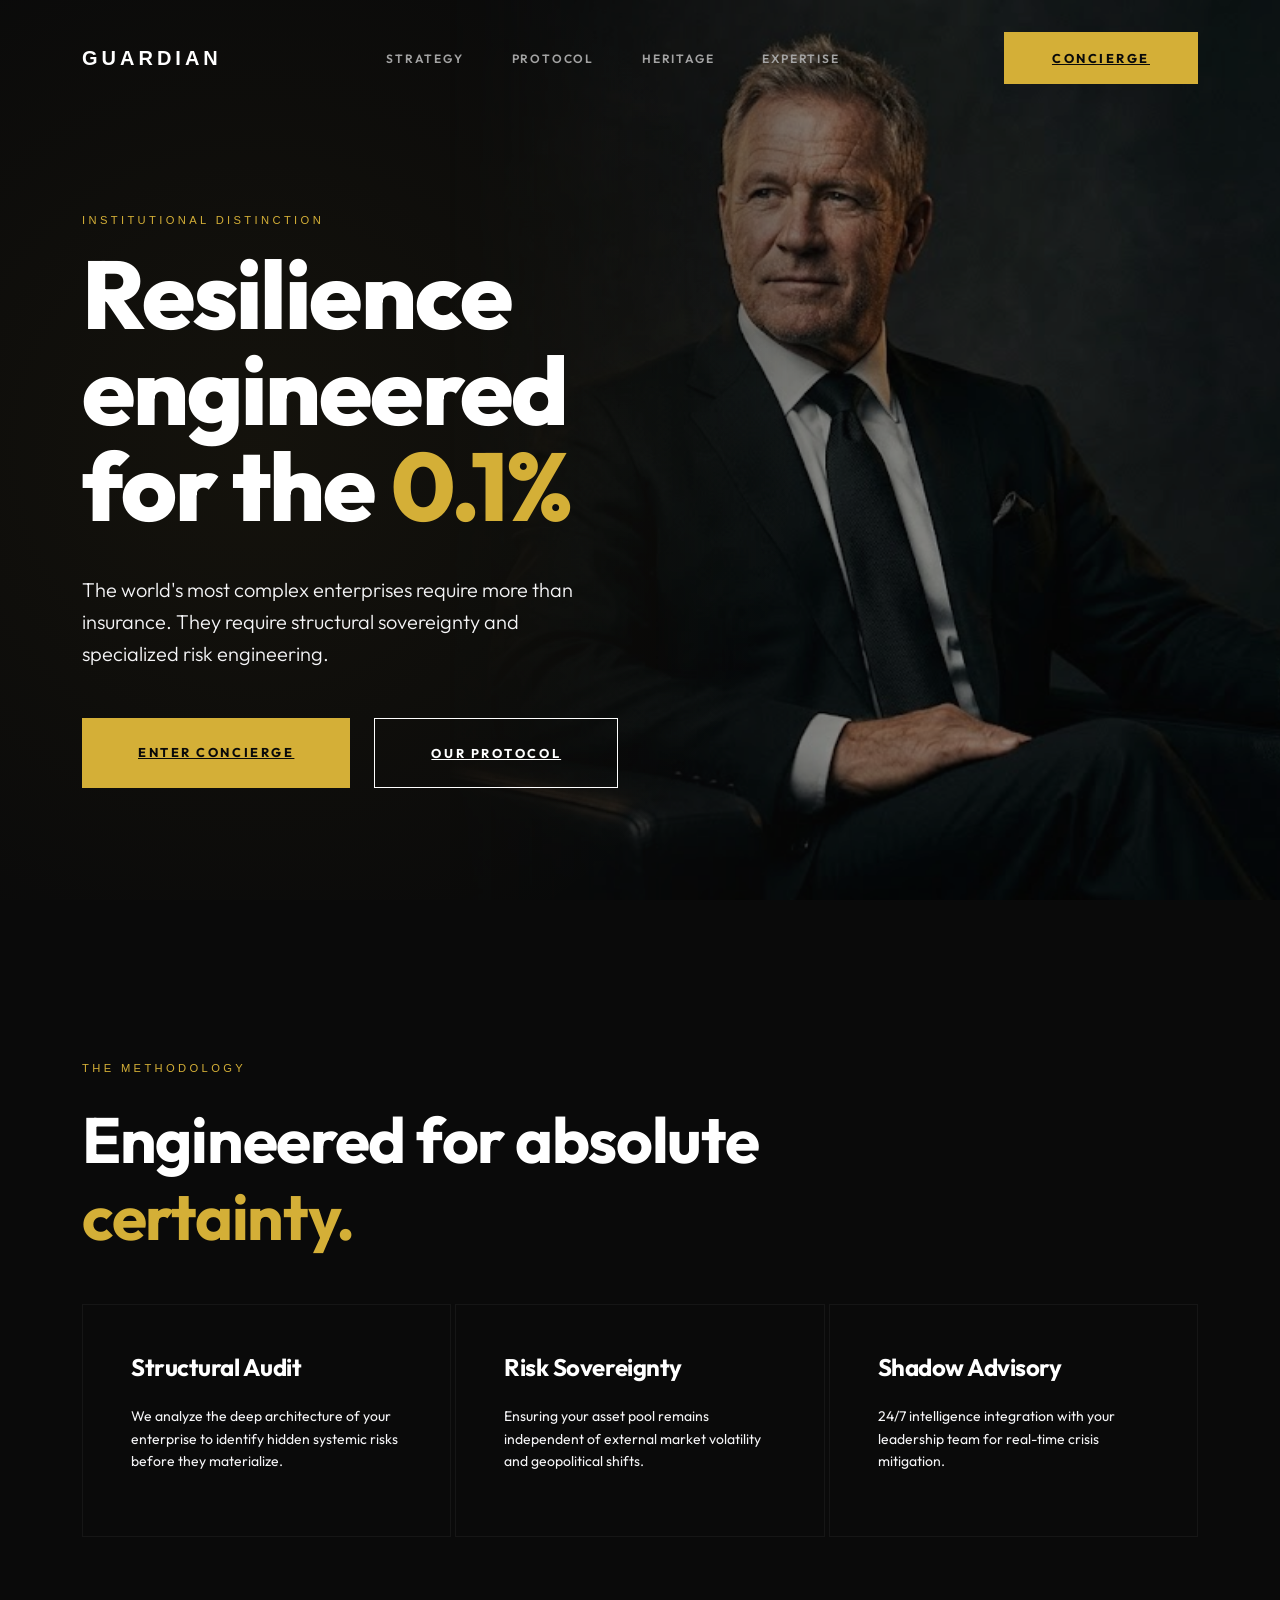
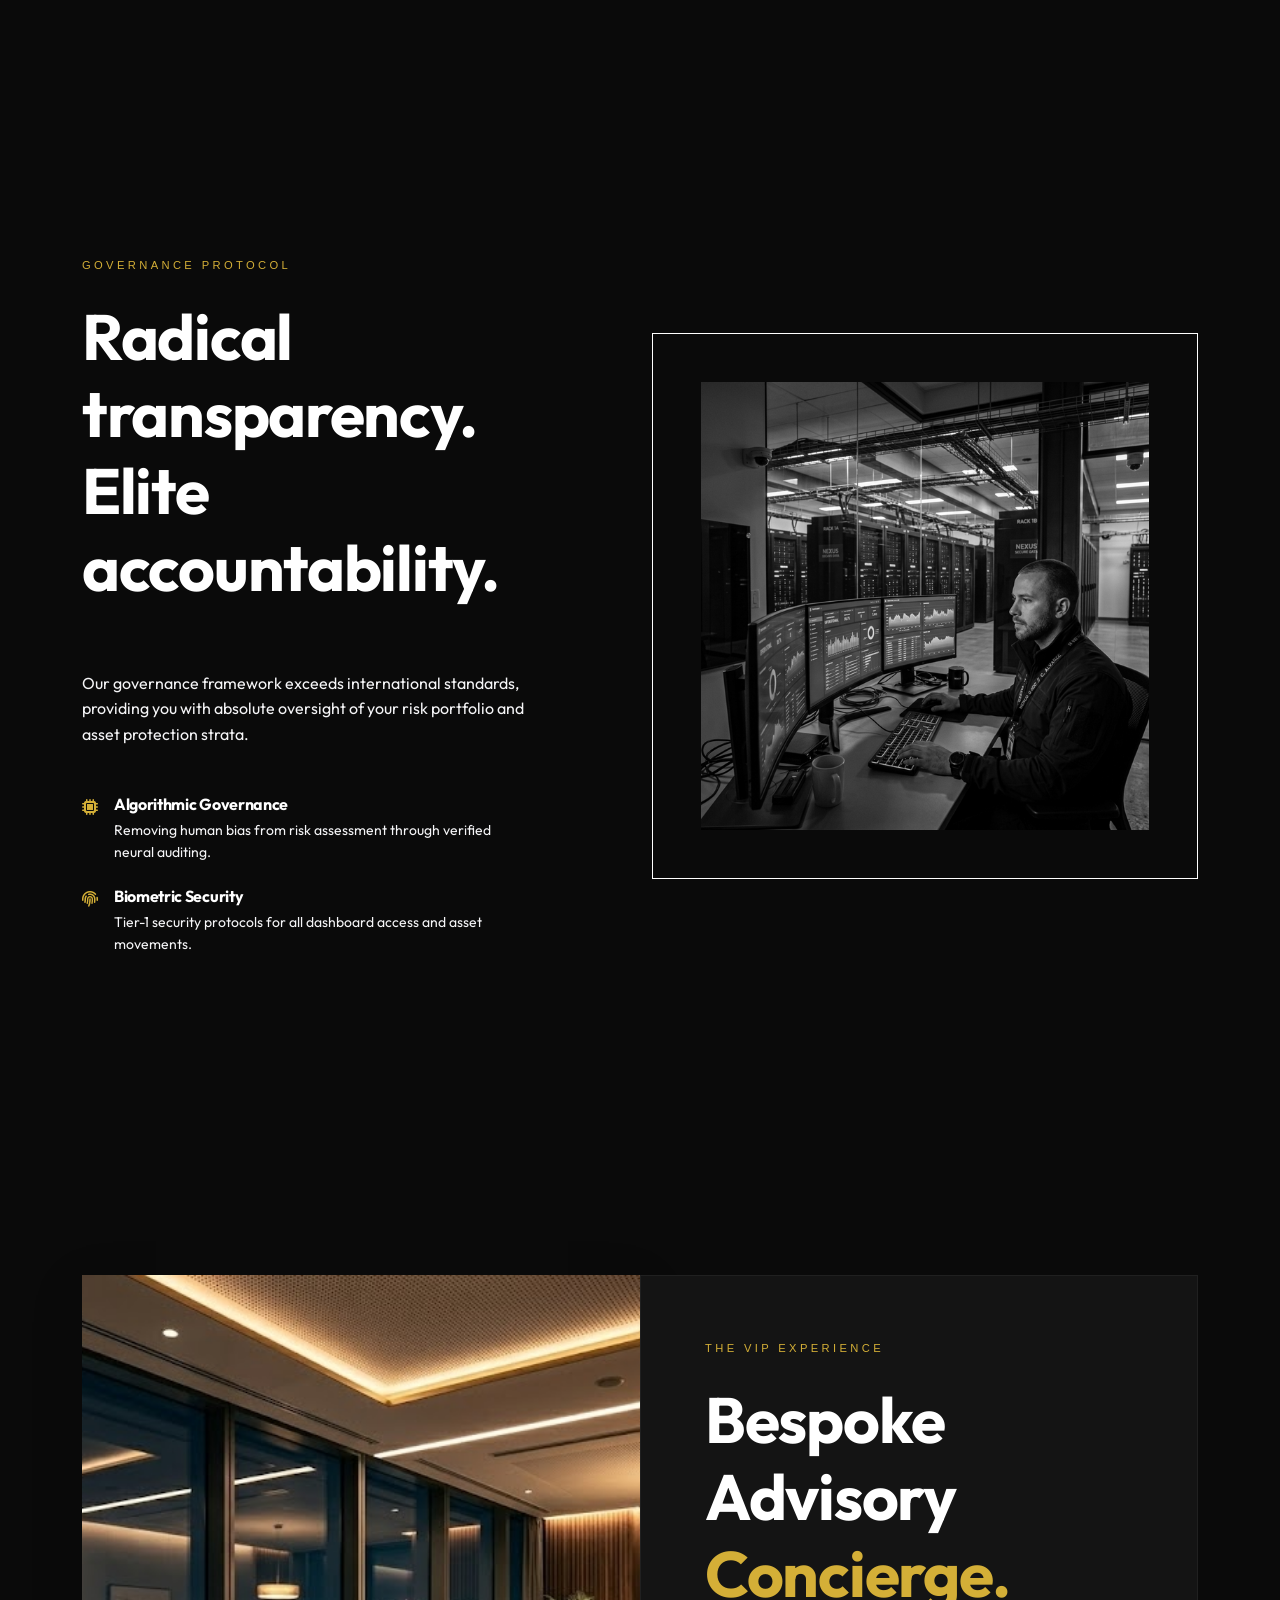
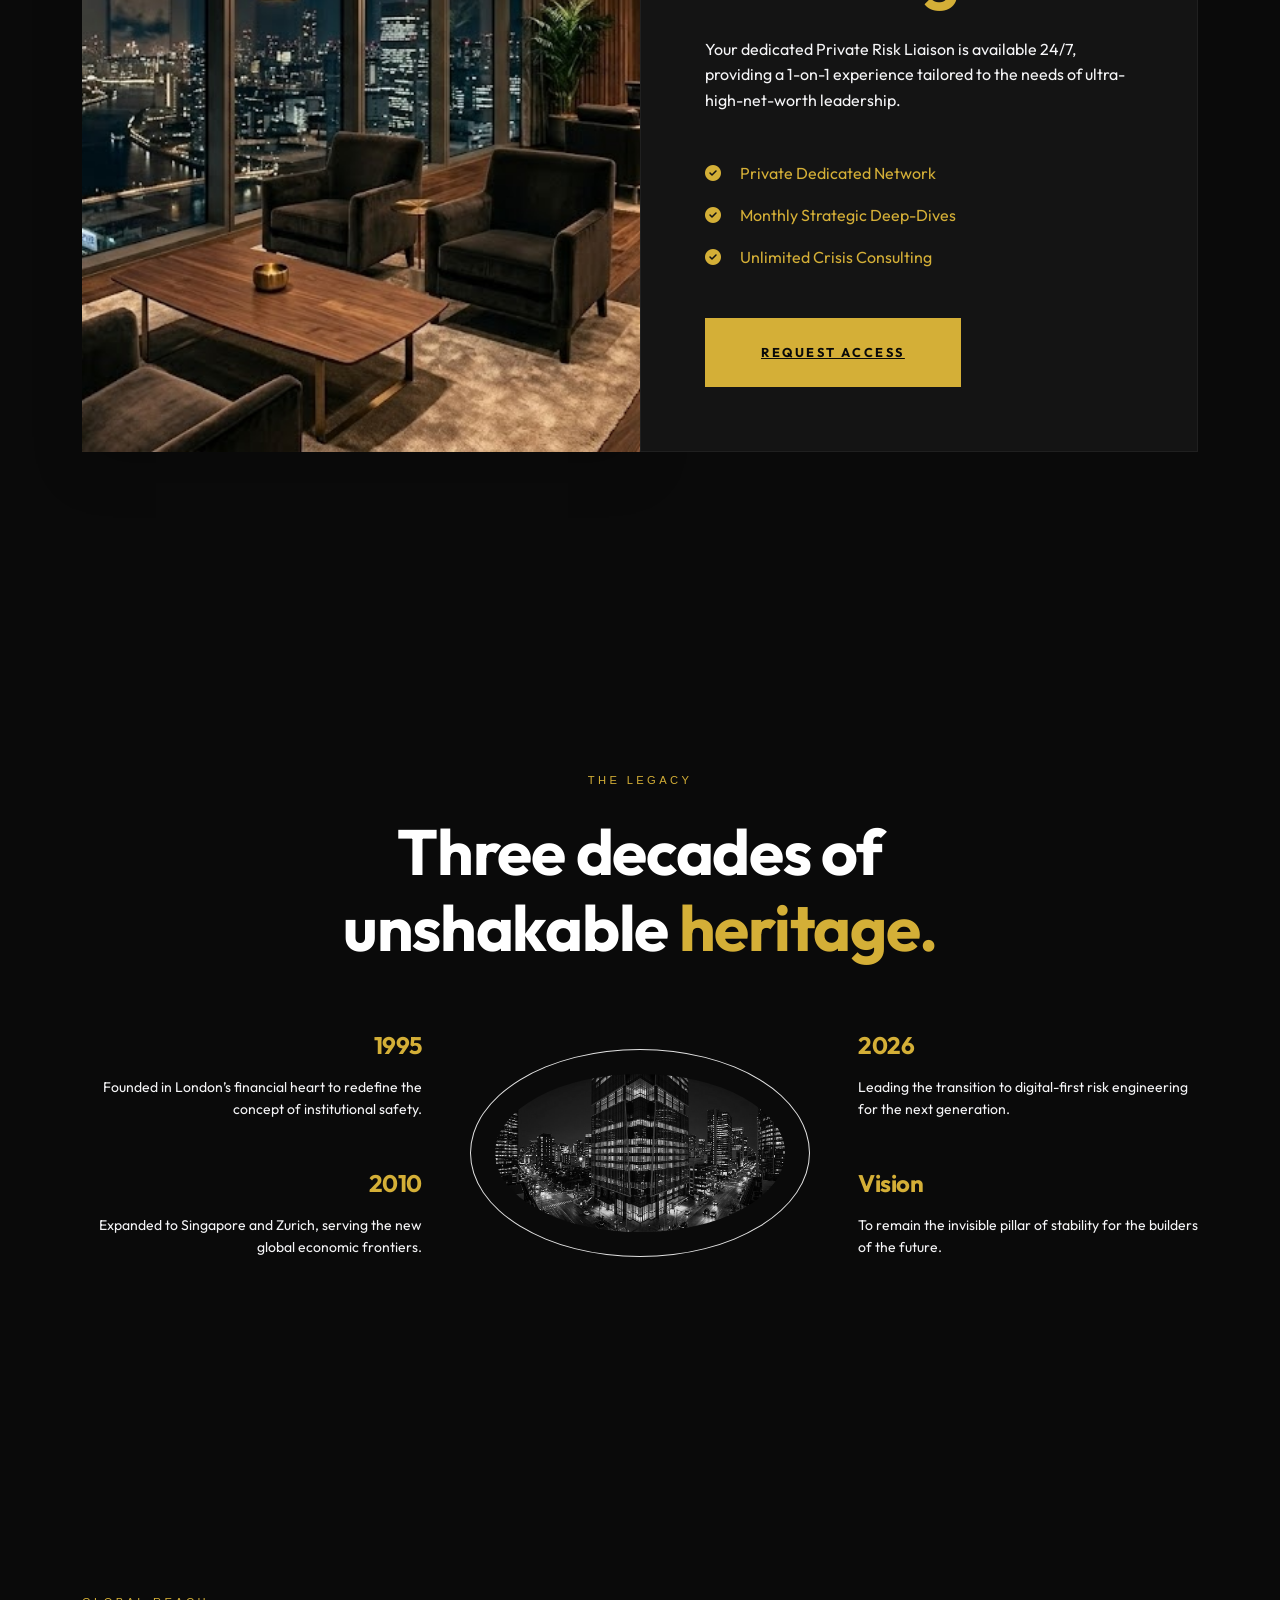
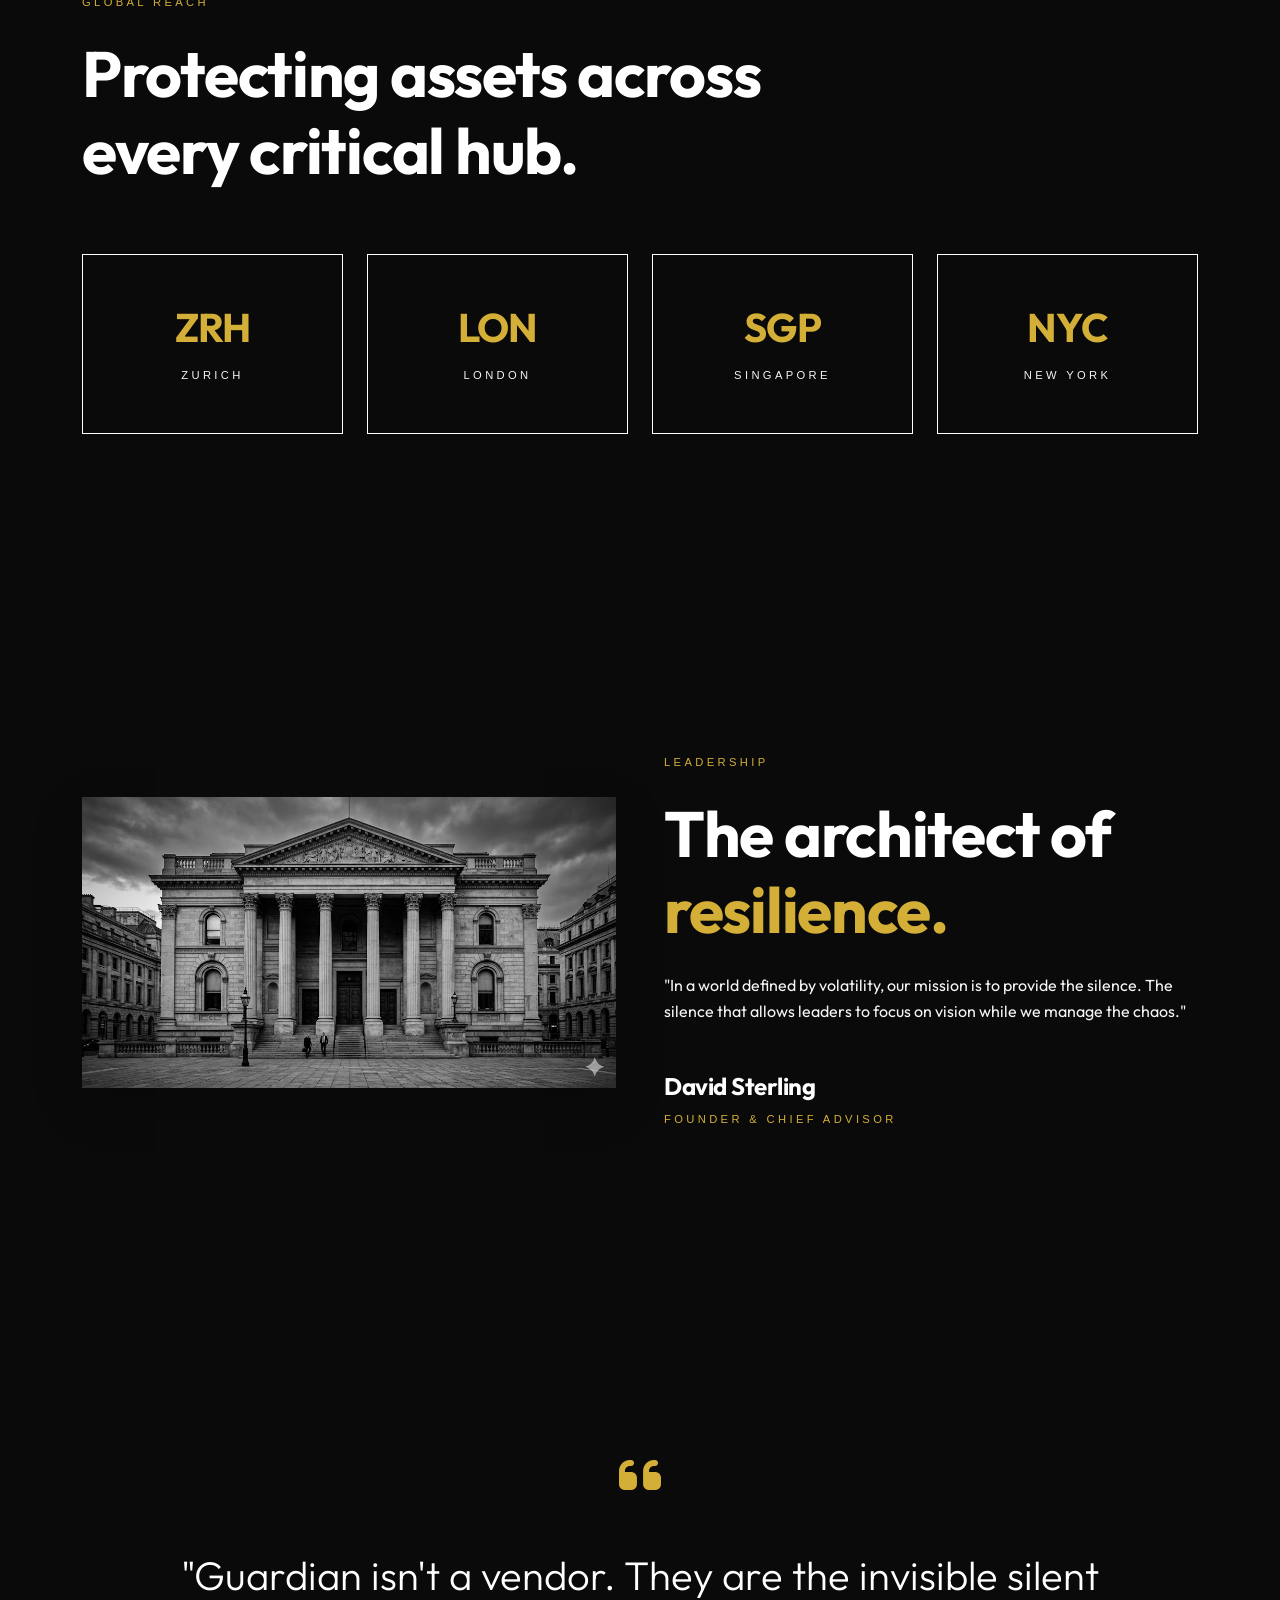
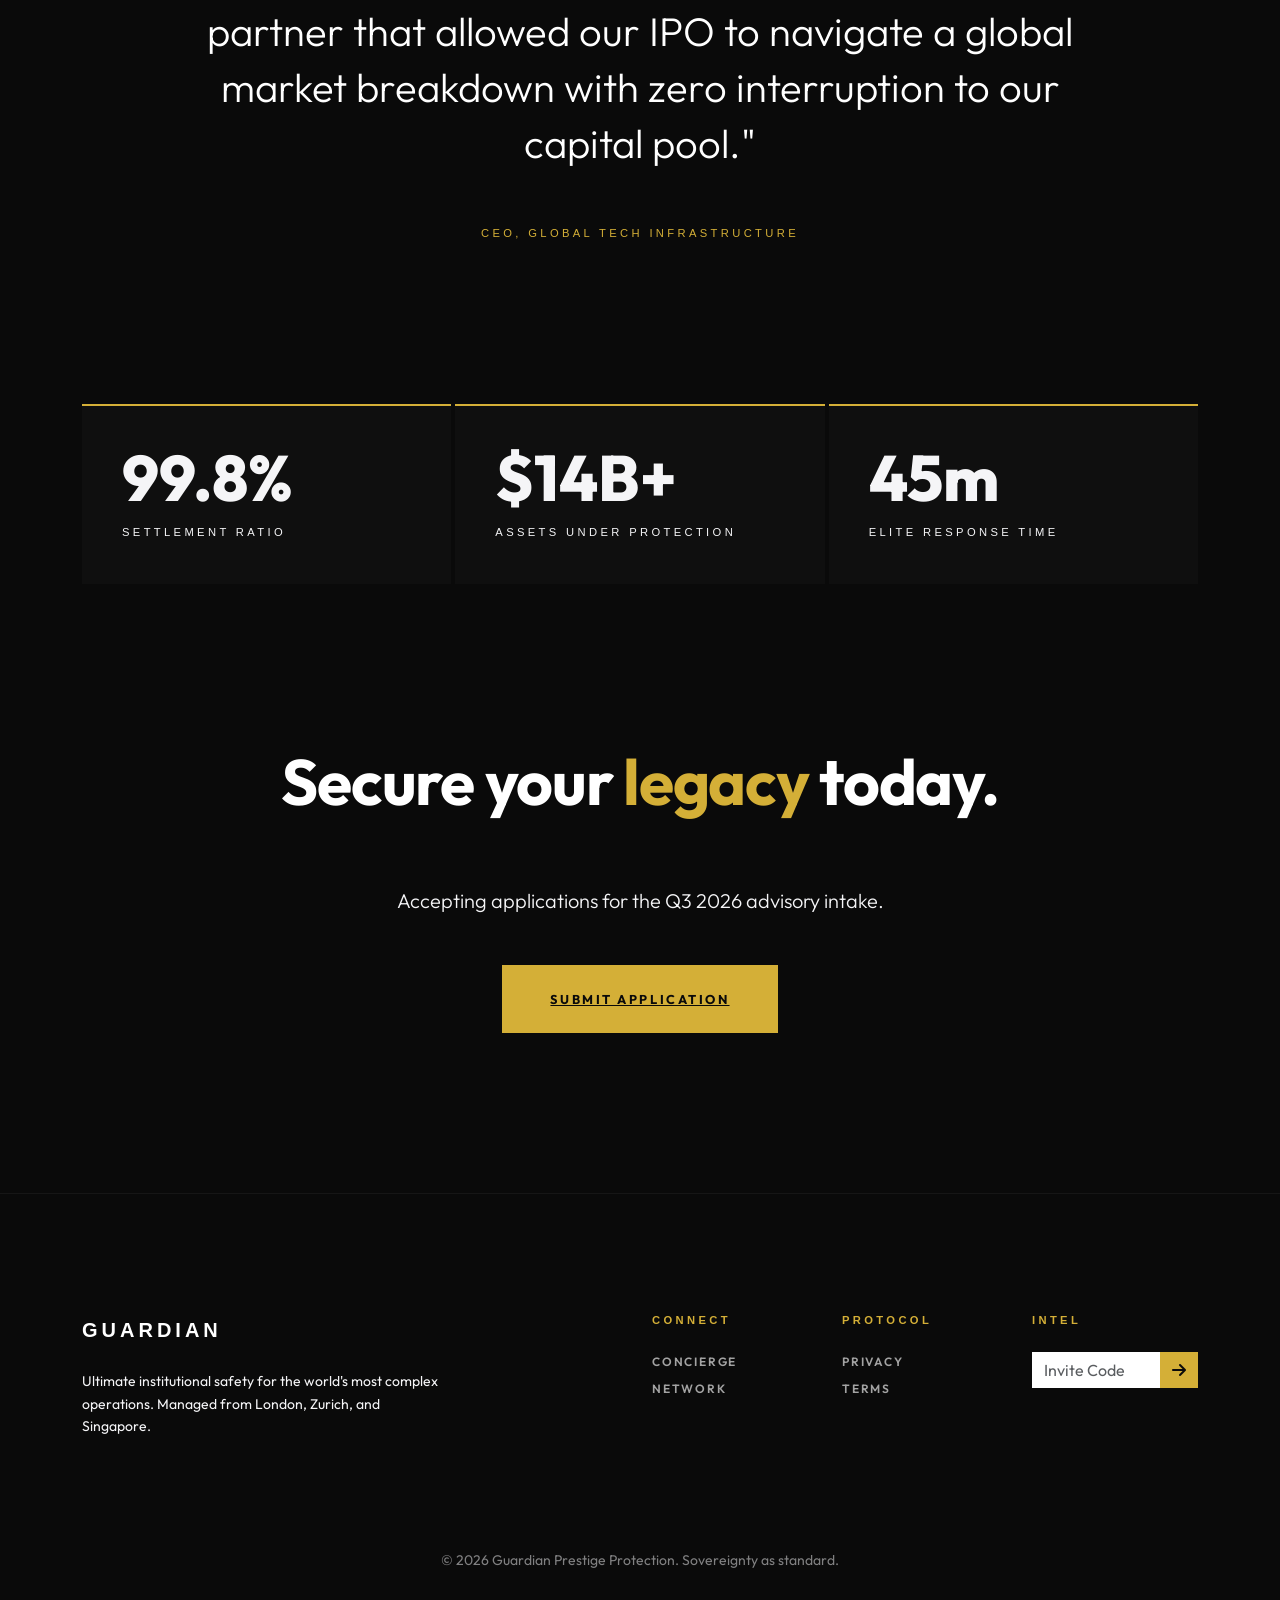
==== commit c95ae03d: "Deploy Midnight Royal (V6): Luxury Dark Mode redesign with 15+ sections and 8K assets" ====
--- a/index.html
+++ b/index.html
@@ -3,318 +3,321 @@
 <head>
     <meta charset="UTF-8">
     <meta name="viewport" content="width=device-width, initial-scale=1.0">
-    <title>Guardian Assurance | Institutional Risk Management</title>
+    <title>Guardian. Ultimate Institutional Resilience</title>
     <!-- Bootstrap 5 -->
     <link href="https://cdn.jsdelivr.net/npm/bootstrap@5.3.0/dist/css/bootstrap.min.css" rel="stylesheet">
-    <!-- Font Awesome -->
     <link rel="stylesheet" href="https://cdnjs.cloudflare.com/ajax/libs/font-awesome/6.4.0/css/all.min.css">
-    <!-- Custom CSS -->
     <link rel="stylesheet" href="styles.css">
 </head>
 <body>
 
-    <!-- Header -->
-    <header class="navbar-corporate">
+    <!-- Luxury Nav -->
+    <nav class="nav-midnight">
+        <div class="container d-flex justify-content-between align-items-center">
+            <a href="#" class="brand-v6">GUARDIAN</a>
+            <div class="d-none d-lg-flex gap-5">
+                <a href="#strategy" class="nav-link-v6">Strategy</a>
+                <a href="#governance" class="nav-link-v6">Protocol</a>
+                <a href="#heritage" class="nav-link-v6">Heritage</a>
+                <a href="#expertise" class="nav-link-v6">Expertise</a>
+            </div>
+            <a href="#" class="btn-v6 btn-gold py-3 px-5">Concierge</a>
+        </div>
+    </nav>
+
+    <!-- Hero V6 -->
+    <section class="hero-v6">
+        <img src="assets/hero_v6.png" alt="Midnight Prestige" class="hero-img-bg">
+        <div class="container">
+            <div class="row">
+                <div class="col-lg-7 hero-content-v6">
+                    <span class="uppercase-accent text-gold d-block mb-3">Institutional Distinction</span>
+                    <h1 class="hero-title-v6">Resilience engineered <br>for the <span class="text-gold">0.1%</span></h1>
+                    <p class="lead text-gray-off mb-5" style="max-width: 500px;">The world's most complex enterprises require more than insurance. They require structural sovereignty and specialized risk engineering.</p>
+                    <div class="d-flex gap-4">
+                        <a href="#" class="btn-v6 btn-gold">Enter Concierge</a>
+                        <a href="#" class="btn-v6 border border-white text-white">Our Protocol</a>
+                    </div>
+                </div>
+            </div>
+        </div>
+    </section>
+
+    <!-- Strategy Protocol -->
+    <section id="strategy" class="section-v6">
+        <div class="container">
+            <span class="uppercase-accent text-gold d-block mb-4">The Methodology</span>
+            <div class="row align-items-end mb-5">
+                <div class="col-lg-8">
+                    <h2 class="section-title-v6 mb-0">Engineered for absolute <br><span class="text-gold">certainty.</span></h2>
+                </div>
+            </div>
+            <div class="row g-1">
+                <div class="col-lg-4">
+                    <div class="risk-grid-item">
+                        <h4 class="mb-4">Structural Audit</h4>
+                        <p class="text-gray-off small">We analyze the deep architecture of your enterprise to identify hidden systemic risks before they materialize.</p>
+                    </div>
+                </div>
+                <div class="col-lg-4">
+                    <div class="risk-grid-item">
+                        <h4 class="mb-4">Risk Sovereignty</h4>
+                        <p class="text-gray-off small">Ensuring your asset pool remains independent of external market volatility and geopolitical shifts.</p>
+                    </div>
+                </div>
+                <div class="col-lg-4">
+                    <div class="risk-grid-item">
+                        <h4 class="mb-4">Shadow Advisory</h4>
+                        <p class="text-gray-off small">24/7 intelligence integration with your leadership team for real-time crisis mitigation.</p>
+                    </div>
+                </div>
+            </div>
+        </div>
+    </section>
+
+    <!-- NEW: Transparency & Governance (Section 4) -->
+    <section id="governance" class="section-v6 bg-onyx">
         <div class="container">
             <div class="row align-items-center">
-                <div class="col-6 col-lg-3">
-                    <a href="#" class="brand-corporate">GUARDIAN<span style="color: var(--blue-accent);">.</span></a>
-                </div>
-                <div class="col-lg-6 d-none d-lg-flex justify-content-center">
-                    <nav class="d-flex gap-4">
-                        <a href="#services" class="nav-link-corporate text-decoration-none">Core Services</a>
-                        <a href="#advisory" class="nav-link-corporate text-decoration-none">Advisory</a>
-                        <a href="#industries" class="nav-link-corporate text-decoration-none">Industries</a>
-                        <a href="#contact" class="nav-link-corporate text-decoration-none">Contact</a>
-                    </nav>
-                </div>
-                <div class="col-6 col-lg-3 text-end">
-                    <a href="#" class="btn btn-corporate btn-primary-corporate btn-sm d-none d-sm-inline-block">Client Portal</a>
-                </div>
-            </div>
-        </div>
-    </header>
-
-    <!-- Hero Section -->
-    <section class="hero-corporate">
-        <img src="assets/hero_v4.png" alt="Corporate" class="hero-bg-image">
-        <div class="hero-overlay"></div>
-        <div class="container">
-            <div class="row">
-                <div class="col-lg-8 hero-content">
-                    <h1 class="hero-title">Trusted by Global Institutions, Built on <span style="color: var(--blue-accent);">Reliability.</span></h1>
-                    <p class="hero-subtitle">Guardian provides sophisticated risk management and comprehensive insurance solutions for the world's most complex enterprises.</p>
-                    <div class="d-flex flex-wrap gap-3">
-                        <a href="#" class="btn btn-corporate btn-primary-corporate">Speak with an Expert</a>
-                        <a href="#" class="btn btn-corporate border border-white text-white">Our Methodology</a>
-                    </div>
-                </div>
-            </div>
-        </div>
-    </section>
-
-    <!-- Core Services -->
-    <section id="services" class="section-padding">
-        <div class="container">
-            <div class="row align-items-end mb-5">
-                <div class="col-lg-7">
-                    <h2 class="section-title">Institutional Service Standards</h2>
-                    <p class="lead">Protecting your hard work with precision and integrity.</p>
-                </div>
-            </div>
+                <div class="col-lg-5">
+                    <span class="uppercase-accent text-gold d-block mb-4">Governance Protocol</span>
+                    <h2 class="section-title-v6">Radical transparency. <br>Elite accountability.</h2>
+                    <p class="text-gray-off mb-5">Our governance framework exceeds international standards, providing you with absolute oversight of your risk portfolio and asset protection strata.</p>
+                    <div class="d-flex flex-column gap-4">
+                        <div class="d-flex gap-3 align-items-start">
+                            <i class="fas fa-microchip text-gold mt-1"></i>
+                            <div>
+                                <h6 class="mb-1 fw-bold">Algorithmic Governance</h6>
+                                <p class="text-gray-off small mb-0">Removing human bias from risk assessment through verified neural auditing.</p>
+                            </div>
+                        </div>
+                        <div class="d-flex gap-3 align-items-start">
+                            <i class="fas fa-fingerprint text-gold mt-1"></i>
+                            <div>
+                                <h6 class="mb-1 fw-bold">Biometric Security</h6>
+                                <p class="text-gray-off small mb-0">Tier-1 security protocols for all dashboard access and asset movements.</p>
+                            </div>
+                        </div>
+                    </div>
+                </div>
+                <div class="col-lg-1"></div>
+                <div class="col-lg-6">
+                    <div class="p-5 border border-white border-opacity-5">
+                        <img src="assets/tech_v4.png" alt="Intelligence" class="img-fluid heritage-img">
+                    </div>
+                </div>
+            </div>
+        </div>
+    </section>
+
+    <!-- NEW: Bespoke Concierge (Section 5) -->
+    <section class="section-v6">
+        <div class="container">
+            <div class="row g-0 align-items-stretch">
+                <div class="col-lg-6">
+                    <img src="assets/concierge_v6.jpg" alt="Concierge" class="img-fluid h-100 object-fit-cover shadow-lg">
+                </div>
+                <div class="col-lg-6">
+                    <div class="card-v6">
+                        <span class="uppercase-accent text-gold d-block mb-4">The VIP Experience</span>
+                        <h2 class="section-title-v6 mb-4">Bespoke Advisory <br><span class="text-gold">Concierge.</span></h2>
+                        <p class="text-gray-off mb-5">Your dedicated Private Risk Liaison is available 24/7, providing a 1-on-1 experience tailored to the needs of ultra-high-net-worth leadership.</p>
+                        <ul class="list-unstyled mb-5">
+                            <li class="mb-3 text-gold"><i class="fas fa-check-circle me-3"></i> Private Dedicated Network</li>
+                            <li class="mb-3 text-gold"><i class="fas fa-check-circle me-3"></i> Monthly Strategic Deep-Dives</li>
+                            <li class="mb-3 text-gold"><i class="fas fa-check-circle me-3"></i> Unlimited Crisis Consulting</li>
+                        </ul>
+                        <a href="#" class="btn-v6 btn-gold">Request Access</a>
+                    </div>
+                </div>
+            </div>
+        </div>
+    </section>
+
+    <!-- NEW: Institutional Heritage (Section 6) -->
+    <section id="heritage" class="section-v6 bg-onyx">
+        <div class="container">
+            <div class="text-center mb-5">
+                <span class="uppercase-accent text-gold d-block mb-4">The Legacy</span>
+                <h2 class="section-title-v6">Three decades of <br>unshakable <span class="text-gold">heritage.</span></h2>
+            </div>
+            <div class="row g-5 align-items-center">
+                <div class="col-lg-4">
+                    <div class="text-end">
+                        <h4 class="text-gold mb-3">1995</h4>
+                        <p class="small text-gray-off">Founded in London’s financial heart to redefine the concept of institutional safety.</p>
+                    </div>
+                    <div class="text-end mt-5">
+                        <h4 class="text-gold mb-3">2010</h4>
+                        <p class="small text-gray-off">Expanded to Singapore and Zurich, serving the new global economic frontiers.</p>
+                    </div>
+                </div>
+                <div class="col-lg-4">
+                    <img src="assets/heritage_v6.jpg" alt="Heritage" class="img-fluid heritage-img rounded-circle p-4 border border-gold">
+                </div>
+                <div class="col-lg-4">
+                    <div>
+                        <h4 class="text-gold mb-3">2026</h4>
+                        <p class="small text-gray-off">Leading the transition to digital-first risk engineering for the next generation.</p>
+                    </div>
+                    <div class="mt-5">
+                        <h4 class="text-gold mb-3">Vision</h4>
+                        <p class="small text-gray-off">To remain the invisible pillar of stability for the builders of the future.</p>
+                    </div>
+                </div>
+            </div>
+        </div>
+    </section>
+
+    <!-- NEW: Global Risk Map/Grid (Section 7) -->
+    <section class="section-v6">
+        <div class="container">
+            <span class="uppercase-accent text-gold d-block mb-4">Global Reach</span>
+            <h2 class="section-title-v6">Protecting assets across <br>every critical hub.</h2>
             <div class="row g-4">
-                <div class="col-lg-4">
-                    <div class="corporate-card">
-                        <i class="fas fa-landmark card-icon"></i>
-                        <h3>Executive Protection</h3>
-                        <p class="text-muted">Sophisticated liability and risk management for senior leadership and board structures.</p>
-                    </div>
-                </div>
-                <div class="col-lg-4">
-                    <div class="corporate-card">
-                        <i class="fas fa-vault card-icon"></i>
-                        <h3>Asset Security</h3>
-                        <p class="text-muted">Rigorous protection for physical, digital, and intellectual property on a global scale.</p>
-                    </div>
-                </div>
-                <div class="col-lg-4">
-                    <div class="corporate-card">
-                        <i class="fas fa-globe card-icon"></i>
-                        <h3>Global Logistics</h3>
-                        <p class="text-muted">Comprehensive coverage for international supply chains and multi-regional operations.</p>
-                    </div>
-                </div>
-            </div>
-        </div>
-    </section>
-
-    <!-- Advisory -->
-    <section id="advisory" class="section-padding bg-slate-50">
-        <div class="container">
-            <div class="row align-items-center">
-                <div class="col-lg-6">
-                    <h2 class="section-title">Strategic Risk Advisory</h2>
-                    <p class="mb-4">We are more than an insurance provider. Our senior advisors partner with your leadership to forecast systemic risks and build structural resilience.</p>
-                    <ul class="list-unstyled mb-5">
-                        <li class="mb-3 d-flex align-items-center"><i class="fas fa-check-circle text-primary me-3"></i> 24/7 Priority Advisory Support</li>
-                        <li class="mb-3 d-flex align-items-center"><i class="fas fa-check-circle text-primary me-3"></i> Data-Driven Risk Assessment</li>
-                        <li class="mb-3 d-flex align-items-center"><i class="fas fa-check-circle text-primary me-3"></i> Personalized Structural Audits</li>
-                    </ul>
-                    <a href="#" class="btn btn-corporate btn-primary-corporate">Connect with an Advisor</a>
-                </div>
-                <div class="col-lg-6 mt-5 mt-lg-0">
-                    <img src="assets/advisory_v4.png" alt="Advisor" class="img-fluid shadow-lg">
-                </div>
-            </div>
-        </div>
-    </section>
-
-    <!-- Tech / Realism Detail -->
-    <section class="section-padding">
-        <div class="container">
-            <div class="row align-items-center">
-                <div class="col-lg-6 order-2 order-lg-1">
-                    <img src="assets/tech_v4.png" alt="Technology" class="img-fluid shadow-lg">
-                </div>
-                <div class="col-lg-1 order-lg-2"></div>
-                <div class="col-lg-5 order-1 order-lg-3">
-                    <h2 class="section-title">Cyber Resilience</h2>
-                    <p class="mb-4">In an increasingly digital economy, Guardian provides the bedrock for your technological infrastructure.</p>
-                    <p class="text-muted mb-5">Our cyber liability structures are designed by technical experts who understand the deep architecture of modern data networks.</p>
-                    <a href="#" class="btn btn-corporate border border-dark text-dark">Explore Cyber Coverage</a>
-                </div>
-            </div>
-        </div>
-    </section>
-
-
-    <!-- Risk Evolution Timeline -->
-    <section class="section-padding bg-slate-50">
-        <div class="container">
-            <div class="text-center mb-5">
-                <h2 class="section-title d-inline-block">The Journey to Resilience</h2>
-            </div>
-            <div class="timeline-container">
-                <div class="timeline-line"></div>
-                <div class="timeline-item">
-                    <div class="timeline-dot"></div>
-                    <h4 class="mb-2">Foundation</h4>
-                    <p class="text-muted small">Early-stage risk structuralization and core asset protection for emerging ventures.</p>
-                </div>
-                <div class="timeline-item">
-                    <div class="timeline-dot"></div>
-                    <h4 class="mb-2">Expansion</h4>
-                    <p class="text-muted small">Liability management across domestic and international borders as scale increases.</p>
-                </div>
-                <div class="timeline-item">
-                    <div class="timeline-dot"></div>
-                    <h4 class="mb-2">Institutional</h4>
-                    <p class="text-muted small">Executive-grade protection for high-value operations, public entry, and global assets.</p>
-                </div>
-            </div>
-        </div>
-    </section>
-
-    <!-- Strategic Coverage Tiers -->
-    <section id="pricing" class="section-padding">
-        <div class="container">
-            <h2 class="section-title mb-5">Strategic Coverage Tiers</h2>
-            <div class="row g-4 align-items-center">
-                <div class="col-lg-4">
-                    <div class="pricing-card">
-                        <h3>Standard</h3>
-                        <p class="text-muted small">Protective foundation for core operations.</p>
-                        <hr>
-                        <ul class="list-unstyled mb-4 small">
-                            <li class="mb-2"><i class="fas fa-check me-2 text-primary"></i> General Liability</li>
-                            <li class="mb-2"><i class="fas fa-check me-2 text-primary"></i> Basic Cyber Security</li>
-                            <li class="mb-2"><i class="fas fa-check me-2 text-primary"></i> Property Coverage</li>
-                        </ul>
-                        <a href="#" class="btn btn-corporate border border-dark w-100">Select Tier</a>
-                    </div>
-                </div>
-                <div class="col-lg-4">
-                    <div class="pricing-card featured">
-                        <span class="badge bg-primary rounded-0 mb-3">MOST TRUSTED</span>
-                        <h3>Enterprise</h3>
-                        <p class="text-muted small">Complete structural risk partnership.</p>
-                        <hr>
-                        <ul class="list-unstyled mb-4 small">
-                            <li class="mb-2"><i class="fas fa-check me-2 text-primary"></i> Global Liability Matrix</li>
-                            <li class="mb-2"><i class="fas fa-check me-2 text-primary"></i> Executive Protection (D&O)</li>
-                            <li class="mb-2"><i class="fas fa-check me-2 text-primary"></i> Fractional Risk Officer</li>
-                            <li class="mb-2"><i class="fas fa-check me-2 text-primary"></i> 24/7 Incident Response</li>
-                        </ul>
-                        <a href="#" class="btn btn-corporate btn-primary-corporate w-100">Contact Advisory</a>
-                    </div>
-                </div>
-                <div class="col-lg-4">
-                    <div class="pricing-card">
-                        <h3>Custom</h3>
-                        <p class="text-muted small">Bespoke risk engineering for unique needs.</p>
-                        <hr>
-                        <ul class="list-unstyled mb-4 small">
-                            <li class="mb-2"><i class="fas fa-check me-2 text-primary"></i> Specialized Underwriting</li>
-                            <li class="mb-2"><i class="fas fa-check me-2 text-primary"></i> Industry-Specific Riders</li>
-                            <li class="mb-2"><i class="fas fa-check me-2 text-primary"></i> Multinational Coordination</li>
-                        </ul>
-                        <a href="#" class="btn btn-corporate border border-dark w-100">Request Audit</a>
-                    </div>
-                </div>
-            </div>
-        </div>
-    </section>
-
-    <!-- Executive Team -->
-    <section class="section-padding bg-slate-100">
-        <div class="container">
-            <h2 class="section-title">Executive Advisory</h2>
-            <div class="row g-4">
+                <div class="col-md-3">
+                    <div class="p-5 border border-white border-opacity-5 text-center">
+                        <h1 class="text-gold mb-3">ZRH</h1>
+                        <span class="uppercase-accent small d-block">Zurich</span>
+                    </div>
+                </div>
+                <div class="col-md-3">
+                    <div class="p-5 border border-white border-opacity-5 text-center">
+                        <h1 class="text-gold mb-3">LON</h1>
+                        <span class="uppercase-accent small d-block">London</span>
+                    </div>
+                </div>
+                <div class="col-md-3">
+                    <div class="p-5 border border-white border-opacity-5 text-center">
+                        <h1 class="text-gold mb-3">SGP</h1>
+                        <span class="uppercase-accent small d-block">Singapore</span>
+                    </div>
+                </div>
+                <div class="col-md-3">
+                    <div class="p-5 border border-white border-opacity-5 text-center">
+                        <h1 class="text-gold mb-3">NYC</h1>
+                        <span class="uppercase-accent small d-block">New York</span>
+                    </div>
+                </div>
+            </div>
+        </div>
+    </section>
+
+    <!-- Executive Expertise -->
+    <section id="expertise" class="section-v6 bg-onyx">
+        <div class="container">
+            <div class="row align-items-center g-5">
+                <div class="col-lg-6">
+                    <img src="assets/portrait_v6.png" alt="David Sterling" class="img-fluid shadow-lg">
+                </div>
+                <div class="col-lg-6">
+                    <span class="uppercase-accent text-gold d-block mb-4">Leadership</span>
+                    <h2 class="section-title-v6 mb-4">The architect of <br><span class="text-gold">resilience.</span></h2>
+                    <p class="text-gray-off mb-5">"In a world defined by volatility, our mission is to provide the silence. The silence that allows leaders to focus on vision while we manage the chaos."</p>
+                    <div>
+                        <h4 class="mb-1">David Sterling</h4>
+                        <span class="uppercase-accent text-gold small">Founder & Chief Advisor</span>
+                    </div>
+                </div>
+            </div>
+        </div>
+    </section>
+
+    <!-- NEW: Testimonial Editorial (Section 8) -->
+    <section class="section-v6">
+        <div class="container">
+            <div class="row justify-content-center">
+                <div class="col-lg-10 text-center">
+                    <i class="fas fa-quote-left text-gold fa-3x mb-5"></i>
+                    <p class="testimonial-v6 mb-5">"Guardian isn't a vendor. They are the invisible silent partner that allowed our IPO to navigate a global market breakdown with zero interruption to our capital pool."</p>
+                    <span class="uppercase-accent text-gold">CEO, Global Tech Infrastructure</span>
+                </div>
+            </div>
+        </div>
+    </section>
+
+    <!-- Claims Efficiency -->
+    <section class="section-padding bg-onyx">
+        <div class="container">
+            <div class="row g-1">
                 <div class="col-md-4">
-                    <div class="team-card">
-                        <img src="assets/exec_v5.png" alt="Executive" class="team-img">
-                        <div class="team-info text-center">
-                            <h5 class="mb-0">David Sterling</h5>
-                            <small class="text-muted fw-bold">Chief Risk Strategy</small>
-                        </div>
+                    <div class="stat-box-v6">
+                        <span class="stat-num-v6">99.8%</span>
+                        <span class="uppercase-accent small">Settlement Ratio</span>
                     </div>
                 </div>
                 <div class="col-md-4">
-                    <div class="team-card h-100">
-                        <div class="d-flex align-items-center justify-content-center text-white p-5" style="aspect-ratio: 4/5; background: var(--navy-900);">
-                            <div class="text-center">
-                                <h4 class="text-white mb-3">Global Talent</h4>
-                                <p class="small opacity-75">Our network includes over 400 specialized risk engineers across 12 countries.</p>
-                                <i class="fas fa-shield-halved fa-3x mt-4 opacity-25"></i>
+                    <div class="stat-box-v6">
+                        <span class="stat-num-v6">$14B+</span>
+                        <span class="uppercase-accent small">Assets Under Protection</span>
+                    </div>
+                </div>
+                <div class="col-md-4">
+                    <div class="stat-box-v6">
+                        <span class="stat-num-v6">45m</span>
+                        <span class="uppercase-accent small">Elite Response Time</span>
+                    </div>
+                </div>
+            </div>
+        </div>
+    </section>
+
+    <!-- Final CTA -->
+    <section class="section-v6 text-center">
+        <div class="container">
+            <h2 class="section-title-v6">Secure your <span class="text-gold">legacy</span> today.</h2>
+            <p class="text-gray-off mb-5 lead">Accepting applications for the Q3 2026 advisory intake.</p>
+            <a href="#" class="btn-v6 btn-gold p-4 px-5">Submit Application</a>
+        </div>
+    </section>
+
+    <!-- Footer v6 -->
+    <footer class="v6 bg-onyx">
+        <div class="container">
+            <div class="row justify-content-between">
+                <div class="col-lg-4">
+                    <a href="#" class="brand-v6 mb-4 d-block">GUARDIAN</a>
+                    <p class="text-gray-off small">Ultimate institutional safety for the world's most complex operations. Managed from London, Zurich, and Singapore.</p>
+                </div>
+                <div class="col-lg-6">
+                    <div class="row">
+                        <div class="col-md-4">
+                            <h6 class="uppercase-accent text-gold small mb-4">Connect</h6>
+                            <a href="#" class="nav-link-v6 d-block mb-2">Concierge</a>
+                            <a href="#" class="nav-link-v6 d-block mb-2">Network</a>
+                        </div>
+                        <div class="col-md-4">
+                            <h6 class="uppercase-accent text-gold small mb-4">Protocol</h6>
+                            <a href="#" class="nav-link-v6 d-block mb-2">Privacy</a>
+                            <a href="#" class="nav-link-v6 d-block mb-2">Terms</a>
+                        </div>
+                        <div class="col-md-4">
+                            <h6 class="uppercase-accent text-gold small mb-4">Intel</h6>
+                            <div class="input-group">
+                                <input type="email" class="form-control bg-midnight border-0 text-white rounded-0" placeholder="Invite Code">
+                                <button class="btn btn-gold rounded-0"><i class="fas fa-arrow-right"></i></button>
                             </div>
                         </div>
-                        <div class="team-info text-center">
-                            <h5 class="mb-0">Guardian Advisory</h5>
-                            <small class="text-muted fw-bold">Global Network</small>
-                        </div>
-                    </div>
-                </div>
-                <div class="col-md-4">
-                    <div class="team-card">
-                        <img src="assets/advisory_v4.png" alt="Executive" class="team-img">
-                        <div class="team-info text-center">
-                            <h5 class="mb-0">Elena Rossi</h5>
-                            <small class="text-muted fw-bold">Managing Director, Europe</small>
-                        </div>
-                    </div>
-                </div>
-            </div>
-        </div>
-    </section>
-
-    <!-- Claims Dashboard -->
-    <section class="section-padding" style="background: var(--navy-950); color: var(--white);">
-        <div class="container">
-            <div class="row align-items-center g-5">
-                <div class="col-lg-5">
-                    <h2 class="section-title text-white">Operations Intelligence</h2>
-                    <p class="opacity-75 mb-5">Our real-time claims dashboard ensures that your capital remains protected even during systemic disruptions.</p>
-                    <div class="row g-4">
-                        <div class="col-6">
-                            <div class="dashboard-stat-box">
-                                <span class="stat-value">98.4%</span>
-                                <span class="stat-label">Claims Success</span>
-                            </div>
-                        </div>
-                        <div class="col-6">
-                            <div class="dashboard-stat-box">
-                                <span class="stat-value">62m</span>
-                                <span class="stat-label">Avg. Response</span>
-                            </div>
-                        </div>
-                    </div>
-                </div>
-                <div class="col-lg-7">
-                    <img src="assets/ops_v5.png" alt="Operations Center" class="img-fluid shadow-lg border border-primary border-opacity-25">
-                </div>
-            </div>
-        </div>
-    </section>
-    <footer class="footer-corporate">
-        <div class="container">
-            <div class="row justify-content-between">
-                <div class="col-lg-4 mb-5 mb-lg-0">
-                    <a href="#" class="brand-corporate text-white mb-4 d-block">GUARDIAN<span style="color: var(--blue-accent);">.</span></a>
-                    <p class="small opacity-75">Establishing the standard in institutional risk management since 1995. Serving world-class enterprises with integrity and specialized expertise.</p>
-                </div>
-                <div class="col-lg-6">
-                    <div class="row">
-                        <div class="col-md-4 mb-4 mb-md-0">
-                            <h6 class="fw-bold mb-4 uppercase small letter-spacing-1">Solutions</h6>
-                            <a href="#" class="footer-link">Risk Management</a>
-                            <a href="#" class="footer-link">Asset Protection</a>
-                            <a href="#" class="footer-link">Cyber Security</a>
-                        </div>
-                        <div class="col-md-4 mb-4 mb-md-0">
-                            <h6 class="fw-bold mb-4 uppercase small letter-spacing-1">Reach</h6>
-                            <a href="#" class="footer-link">New York</a>
-                            <a href="#" class="footer-link">London</a>
-                            <a href="#" class="footer-link">Tokyo</a>
-                        </div>
-                        <div class="col-md-4">
-                            <h6 class="fw-bold mb-4 uppercase small letter-spacing-1">Connect</h6>
-                            <p class="small opacity-75 mb-3">Newsletter registration</p>
-                            <div class="input-group input-group-sm">
-                                <input type="email" class="form-control rounded-0 border-0" placeholder="Email">
-                                <button class="btn btn-primary-corporate rounded-0" type="button"><i class="fas fa-chevron-right"></i></button>
-                            </div>
-                        </div>
-                    </div>
-                </div>
-            </div>
-            <hr class="my-5 opacity-10">
-            <div class="text-center small opacity-50">
-                <p>&copy; 2026 Guardian Assurance. All rights reserved. Locally serve global financial hubs.</p>
+                    </div>
+                </div>
+            </div>
+            <div class="text-center mt-5 pt-5 opacity-50 small">
+                <p>&copy; 2026 Guardian Prestige Protection. Sovereignty as standard.</p>
             </div>
         </div>
     </footer>
 
     <!-- Bootstrap JS -->
     <script src="https://cdn.jsdelivr.net/npm/bootstrap@5.3.0/dist/js/bootstrap.bundle.min.js"></script>
+    <script>
+        window.addEventListener('scroll', function() {
+            const nav = document.querySelector('.nav-midnight');
+            if (window.scrollY > 50) {
+                nav.classList.add('scrolled');
+            } else {
+                nav.classList.remove('scrolled');
+            }
+        });
+    </script>
 </body>
 </html>
--- a/styles.css
+++ b/styles.css
@@ -1,308 +1,286 @@
-@import url('https://fonts.googleapis.com/css2?family=Montserrat:wght@400;500;600;700;800&family=Inter:wght@400;500;600&display=swap');
+@import url('https://fonts.googleapis.com/css2?family=Syncopate:wght@400;700&family=Outfit:wght@300;400;600;700&family=Inter:wght@400;600&display=swap');
 
 :root {
-    --navy-950: #00162E;
-    --navy-900: #002147;
-    --navy-800: #003366;
-    --navy-700: #004080;
-    --blue-accent: #0056b3;
-    --gold-accent: #C5A021;
+    --midnight: #0A0A0A;
+    --onyx: #141414;
+    --slate-deep: #1A1A1A;
+    --gold: #D4AF37;
+    --citrine: #EAB308;
+    --citrine-muted: rgba(234, 179, 8, 0.1);
     --white: #FFFFFF;
-    --slate-50: #F8FAFC;
-    --slate-100: #F1F5F9;
-    --slate-200: #E2E8F0;
-    --slate-700: #334155;
-    --slate-900: #0F172A;
+    --gray-off: #A3A3A3;
+    --gray-text: #F5F5F7;
     
-    --font-heading: 'Montserrat', sans-serif;
-    --font-body: 'Inter', sans-serif;
+    --font-accent: 'Syncopate', sans-serif;
+    --font-main: 'Outfit', sans-serif;
+    --font-ui: 'Inter', sans-serif;
     
-    --transition: all 0.4s ease-in-out;
+    --transition: all 0.6s cubic-bezier(0.16, 1, 0.3, 1);
+}
+
+* {
+    margin: 0;
+    padding: 0;
+    box-sizing: border-box;
 }
 
 body {
-    font-family: var(--font-body);
-    color: var(--slate-900);
-    background-color: var(--white);
+    background-color: var(--midnight);
+    color: var(--gray-text);
+    font-family: var(--font-main);
     line-height: 1.6;
+    -webkit-font-smoothing: antialiased;
     overflow-x: hidden;
 }
 
-/* Typography */
-h1, h2, h3, h4, h5 {
-    font-family: var(--font-heading);
-    font-weight: 700;
-    color: var(--navy-900);
-    letter-spacing: -0.01em;
-}
-
-/* Navbar */
-.navbar-corporate {
-    background: var(--white);
-    box-shadow: 0 4px 15px rgba(0,0,0,0.05);
-    padding: 1.25rem 0;
-    position: sticky;
+/* Typography/Utility */
+h1, h2, h3, h4, h5, h6 {
+    font-family: var(--font-main);
+    font-weight: 700;
+    color: var(--white);
+    letter-spacing: -0.02em;
+}
+
+.text-gold { color: var(--gold); }
+.text-citrine { color: var(--citrine); }
+.uppercase-accent {
+    font-family: var(--font-accent);
+    font-size: 0.7rem;
+    letter-spacing: 0.3em;
+    text-transform: uppercase;
+}
+
+/* Luxury Nav */
+.nav-midnight {
+    padding: 2rem 0;
+    position: fixed;
+    width: 100%;
     top: 0;
     z-index: 1000;
-}
-
-.brand-corporate {
-    font-weight: 800;
-    font-size: 1.5rem;
-    color: var(--navy-900) !important;
+    background: transparent;
+    transition: var(--transition);
+}
+
+.nav-midnight.scrolled {
+    padding: 1rem 0;
+    background: rgba(10, 10, 10, 0.9);
+    backdrop-filter: blur(20px);
+    border-bottom: 1px solid rgba(255, 255, 255, 0.05);
+}
+
+.brand-v6 {
+    font-family: var(--font-accent);
+    font-size: 1.25rem;
+    font-weight: 700;
+    color: var(--white);
     text-decoration: none;
-    letter-spacing: 0.5px;
-}
-
-.nav-link-corporate {
-    color: var(--slate-700);
+    letter-spacing: 0.2em;
+}
+
+.nav-link-v6 {
+    color: var(--gray-off);
+    text-transform: uppercase;
+    font-size: 0.75rem;
     font-weight: 600;
-    font-size: 0.9rem;
-    padding: 0.5rem 1rem;
-    transition: var(--transition);
-}
-
-.nav-link-corporate:hover {
-    color: var(--navy-900);
-}
-
-/* Hero */
-.hero-corporate {
-    position: relative;
-    padding: 160px 0;
-    background: var(--navy-950);
-    color: var(--white);
-    overflow: hidden;
-}
-
-.hero-bg-image {
+    letter-spacing: 0.15em;
+    text-decoration: none;
+    transition: var(--transition);
+}
+
+.nav-link-v6:hover {
+    color: var(--gold);
+}
+
+/* Hero V6 */
+.hero-v6 {
+    height: 100vh;
+    display: flex;
+    align-items: center;
+    position: relative;
+    padding-top: 100px;
+    background: var(--midnight);
+}
+
+.hero-img-bg {
+    position: absolute;
+    top: 0;
+    right: 0;
+    width: 65%;
+    height: 100%;
+    object-fit: cover;
+    opacity: 0.6;
+    mask-image: linear-gradient(to left, rgba(0,0,0,1) 50%, rgba(0,0,0,0) 100%);
+}
+
+.hero-v6::before {
+    content: '';
     position: absolute;
     top: 0;
     left: 0;
     width: 100%;
     height: 100%;
-    object-fit: cover;
-    opacity: 0.4;
-    z-index: 0;
-}
-
-.hero-overlay {
+    background: radial-gradient(circle at 20% 50%, rgba(212, 175, 55, 0.05) 0%, transparent 50%);
+    z-index: 1;
+}
+
+.hero-content-v6 {
+    position: relative;
+    z-index: 2;
+}
+
+.hero-title-v6 {
+    font-size: clamp(3.5rem, 8vw, 6rem);
+    line-height: 1;
+    margin-bottom: 2.5rem;
+    font-weight: 800;
+}
+
+.btn-v6 {
+    padding: 1.5rem 3.5rem;
+    font-weight: 700;
+    text-transform: uppercase;
+    letter-spacing: 0.2em;
+    font-size: 0.8rem;
+    transition: var(--transition);
+    border-radius: 0;
+    display: inline-block;
+}
+
+.btn-gold {
+    background: var(--gold);
+    color: var(--midnight);
+    border: none;
+}
+
+.btn-gold:hover {
+    background: var(--citrine);
+    transform: translateY(-5px);
+    box-shadow: 0 20px 40px rgba(212, 175, 55, 0.2);
+}
+
+/* Sections */
+.section-v6 {
+    padding: 160px 0;
+}
+
+.section-label-v6 {
+    display: block;
+    margin-bottom: 2rem;
+    color: var(--gold);
+    font-weight: 700;
+}
+
+.section-title-v6 {
+    font-size: clamp(2.5rem, 5vw, 4rem);
+    margin-bottom: 4rem;
+}
+
+/* Cards & Components */
+.card-v6 {
+    background: var(--onyx);
+    border: 1px solid rgba(255, 255, 255, 0.05);
+    padding: 4rem;
+    height: 100%;
+    transition: var(--transition);
+}
+
+.card-v6:hover {
+    border-color: var(--gold);
+    background: rgba(255, 255, 255, 0.02);
+}
+
+/* Portfolio Grid */
+.risk-grid-item {
+    padding: 3rem;
+    border: 1px solid rgba(255, 255, 255, 0.05);
+    transition: var(--transition);
+}
+
+.risk-grid-item:hover {
+    background: var(--gold);
+    color: var(--midnight);
+}
+
+.risk-grid-item:hover h4, .risk-grid-item:hover p {
+    color: var(--midnight);
+}
+
+/* Timeline */
+.timeline-v6 {
+    position: relative;
+    padding-left: 2rem;
+    border-left: 1px solid rgba(255, 255, 255, 0.1);
+}
+
+.timeline-step {
+    margin-bottom: 6rem;
+    position: relative;
+}
+
+.timeline-step::before {
+    content: '';
     position: absolute;
     top: 0;
-    left: 0;
-    width: 100%;
-    height: 100%;
-    background: linear-gradient(90deg, var(--navy-950) 20%, transparent 100%);
-    z-index: 1;
-}
-
-.hero-content {
-    position: relative;
-    z-index: 2;
-}
-
-.hero-title {
-    font-size: clamp(2.5rem, 5vw, 4rem);
-    line-height: 1.2;
-    margin-bottom: 2rem;
-    color: var(--white);
-}
-
-.hero-subtitle {
-    font-size: 1.25rem;
-    opacity: 0.9;
-    margin-bottom: 3rem;
-    max-width: 600px;
-}
-
-.btn-corporate {
-    padding: 1rem 2.5rem;
-    font-weight: 700;
-    font-size: 0.9rem;
-    text-transform: uppercase;
-    letter-spacing: 1px;
-    border-radius: 0;
-    transition: var(--transition);
-}
-
-.btn-primary-corporate {
-    background-color: var(--blue-accent);
-    color: var(--white);
-    border: none;
-}
-
-.btn-primary-corporate:hover {
-    background-color: var(--navy-800);
-}
-
-/* Section Common */
-.section-padding {
-    padding: 120px 0;
-}
-
-/* Timeline Section */
-.timeline-container {
-    position: relative;
-    padding: 60px 0;
-}
-
-.timeline-line {
-    position: absolute;
-    left: 50%;
-    top: 0;
-    transform: translateX(-50%);
-    width: 2px;
-    height: 100%;
-    background: var(--slate-200);
-}
-
-.timeline-item {
-    margin-bottom: 80px;
-    position: relative;
-    width: 50%;
-}
-
-.timeline-item:nth-child(even) {
-    margin-left: 50%;
-    padding-left: 50px;
-}
-
-.timeline-item:nth-child(odd) {
-    text-align: right;
-    padding-right: 50px;
-}
-
-.timeline-dot {
-    position: absolute;
-    top: 0;
-    width: 16px;
-    height: 16px;
-    background: var(--blue-accent);
+    left: -2.05rem;
+    width: 10px;
+    height: 10px;
+    background: var(--gold);
     border-radius: 50%;
-    z-index: 1;
-}
-
-.timeline-item:nth-child(even) .timeline-dot { left: -8px; }
-.timeline-item:nth-child(odd) .timeline-dot { right: -8px; }
-
-/* Pricing Table */
-.pricing-card {
-    border: 1px solid var(--slate-200);
-    border-radius: 0;
-    transition: var(--transition);
-    background: var(--white);
-    padding: 3rem;
-}
-
-.pricing-card.featured {
-    border: 2px solid var(--blue-accent);
-    transform: scale(1.05);
-    z-index: 10;
-    box-shadow: 0 20px 40px rgba(0,0,0,0.1);
-}
-
-/* Dashboard Stats */
-.dashboard-stat-box {
-    background: rgba(255, 255, 255, 0.05);
+}
+
+/* Claims Dashboard v6 */
+.stat-box-v6 {
     padding: 2.5rem;
-    border-left: 4px solid var(--blue-accent);
-    margin-bottom: 2rem;
-}
-
-.stat-value {
-    font-size: 3rem;
+    border-top: 2px solid var(--gold);
+    background: rgba(255, 255, 255, 0.02);
+}
+
+.stat-num-v6 {
+    font-size: 4rem;
     font-weight: 800;
     display: block;
-    color: var(--white);
     line-height: 1;
     margin-bottom: 0.5rem;
 }
 
-.stat-label {
-    text-transform: uppercase;
-    letter-spacing: 2px;
-    font-size: 0.75rem;
-    opacity: 0.7;
-    font-weight: 700;
-}
-
-/* Team Card */
-.team-card {
-    position: relative;
-    overflow: hidden;
-    background: var(--white);
-    border: 1px solid var(--slate-100);
-}
-
-.team-img {
-    width: 100%;
-    aspect-ratio: 4/5;
-    object-fit: cover;
+/* Heritage Section */
+.heritage-img {
     filter: grayscale(1);
     transition: var(--transition);
 }
 
-.team-card:hover .team-img {
+.heritage-img:hover {
     filter: grayscale(0);
 }
 
-.team-info {
-    padding: 1.5rem;
-}
-
-.section-title {
+/* Testimonial Editorial */
+.testimonial-v6 {
     font-size: 2.5rem;
-    margin-bottom: 4rem;
-    position: relative;
-    padding-bottom: 1.5rem;
-}
-
-.section-title::after {
-    content: '';
-    position: absolute;
-    bottom: 0;
-    left: 0;
-    width: 60px;
-    height: 4px;
-    background: var(--blue-accent);
-}
-
-/* Corporate Card */
-.corporate-card {
-    background: var(--white);
-    padding: 3rem;
-    border: 1px solid var(--slate-200);
-    border-top: 4px solid var(--navy-900);
-    height: 100%;
-    transition: var(--transition);
-}
-
-.corporate-card:hover {
-    transform: translateY(-10px);
-    box-shadow: 0 20px 40px rgba(0,0,0,0.05);
-}
-
-.card-icon {
-    font-size: 2.5rem;
-    color: var(--blue-accent);
-    margin-bottom: 2rem;
+    font-family: var(--font-main);
+    font-weight: 300;
+    line-height: 1.4;
+    color: var(--white);
+}
+
+/* Multi-tier */
+.tier-card-v6 {
+    padding: 4rem;
+    border: 1px solid rgba(255, 255, 255, 0.05);
+    transition: var(--transition);
+}
+
+.tier-card-v6.featured {
+    border: 1px solid var(--gold);
+    background: linear-gradient(180deg, rgba(212, 175, 55, 0.05) 0%, transparent 100%);
 }
 
 /* Footer */
-.footer-corporate {
-    background: var(--navy-950);
-    color: var(--white);
-    padding: 80px 0 40px;
-}
-
-.footer-link {
-    color: rgba(255,255,255,0.7);
-    text-decoration: none;
-    font-size: 0.9rem;
-    display: block;
-    margin-bottom: 0.75rem;
-}
-
-.footer-link:hover {
-    color: var(--white);
-}
+footer.v6 {
+    padding: 120px 0 60px;
+    border-top: 1px solid rgba(255, 255, 255, 0.05);
+}
+
+@media (max-width: 991px) {
+    .hero-img-bg { display: none; }
+    .hero-v6 { text-align: center; }
+}
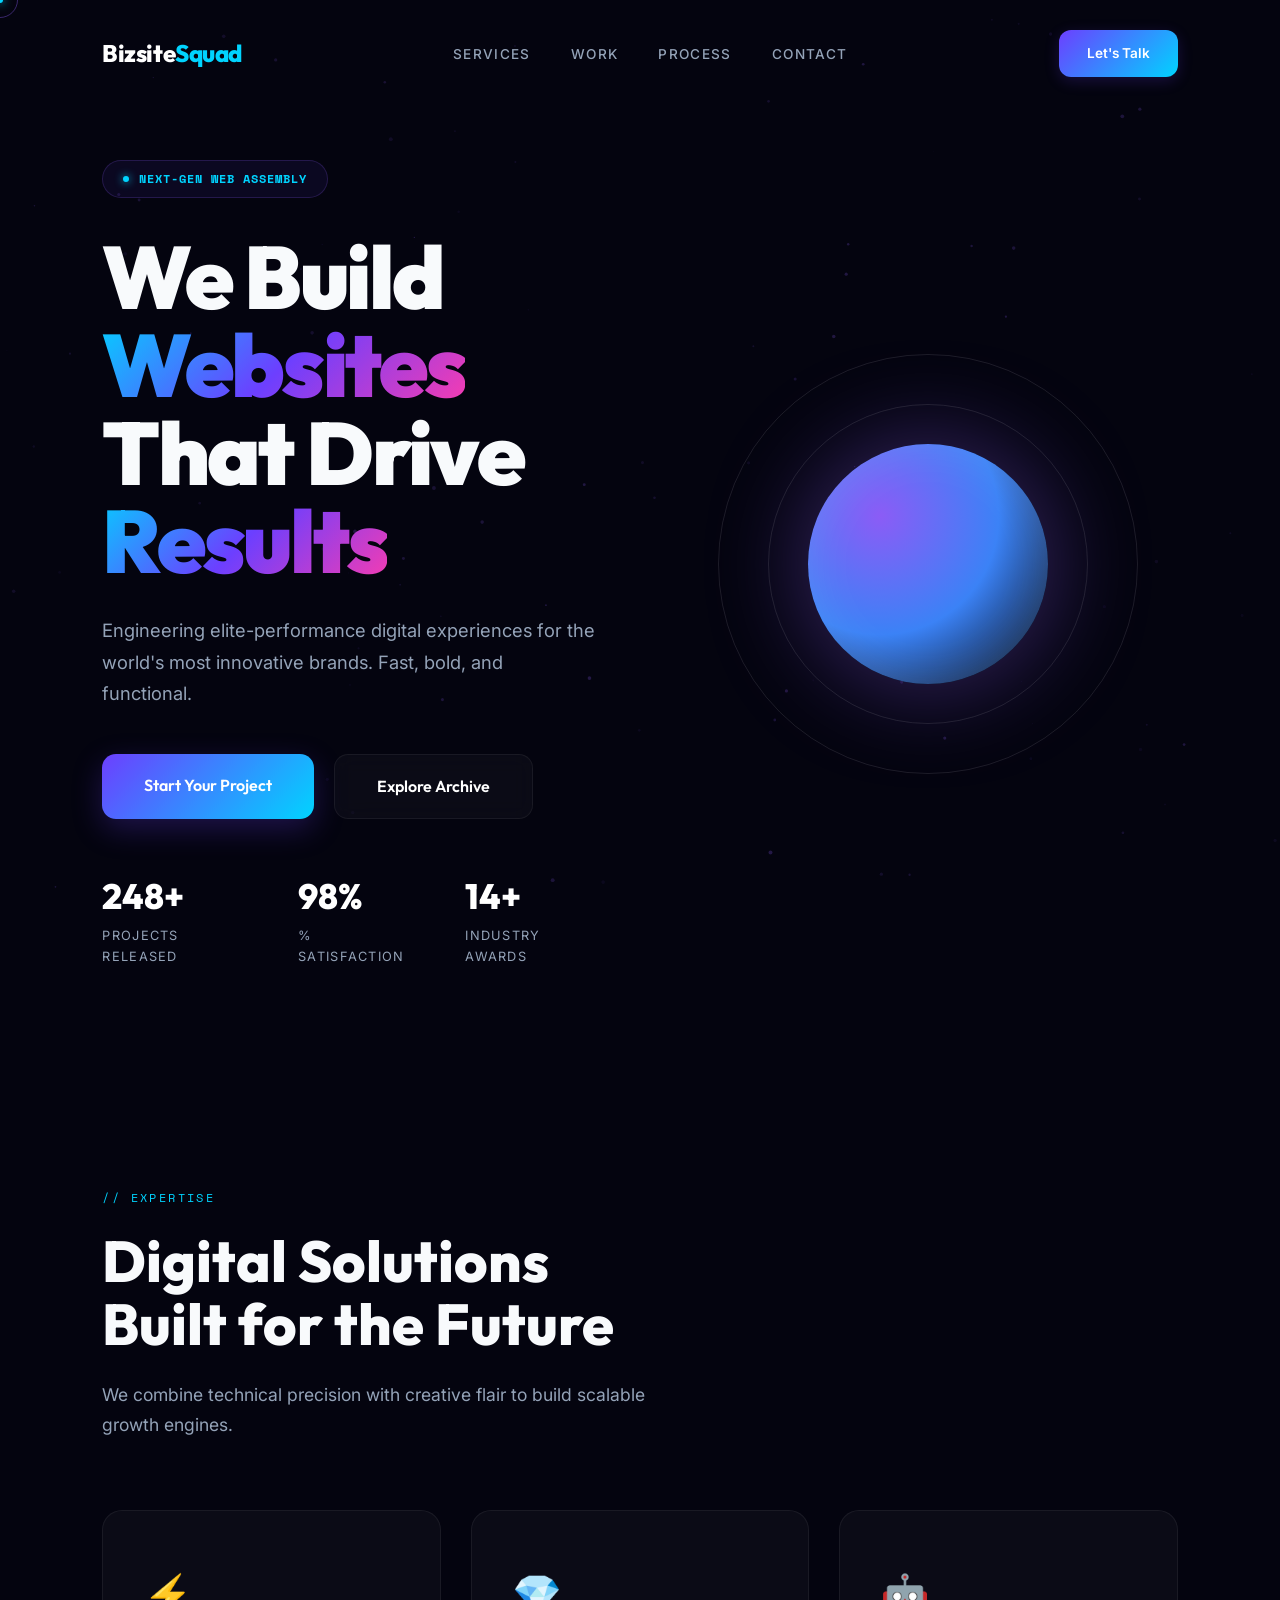
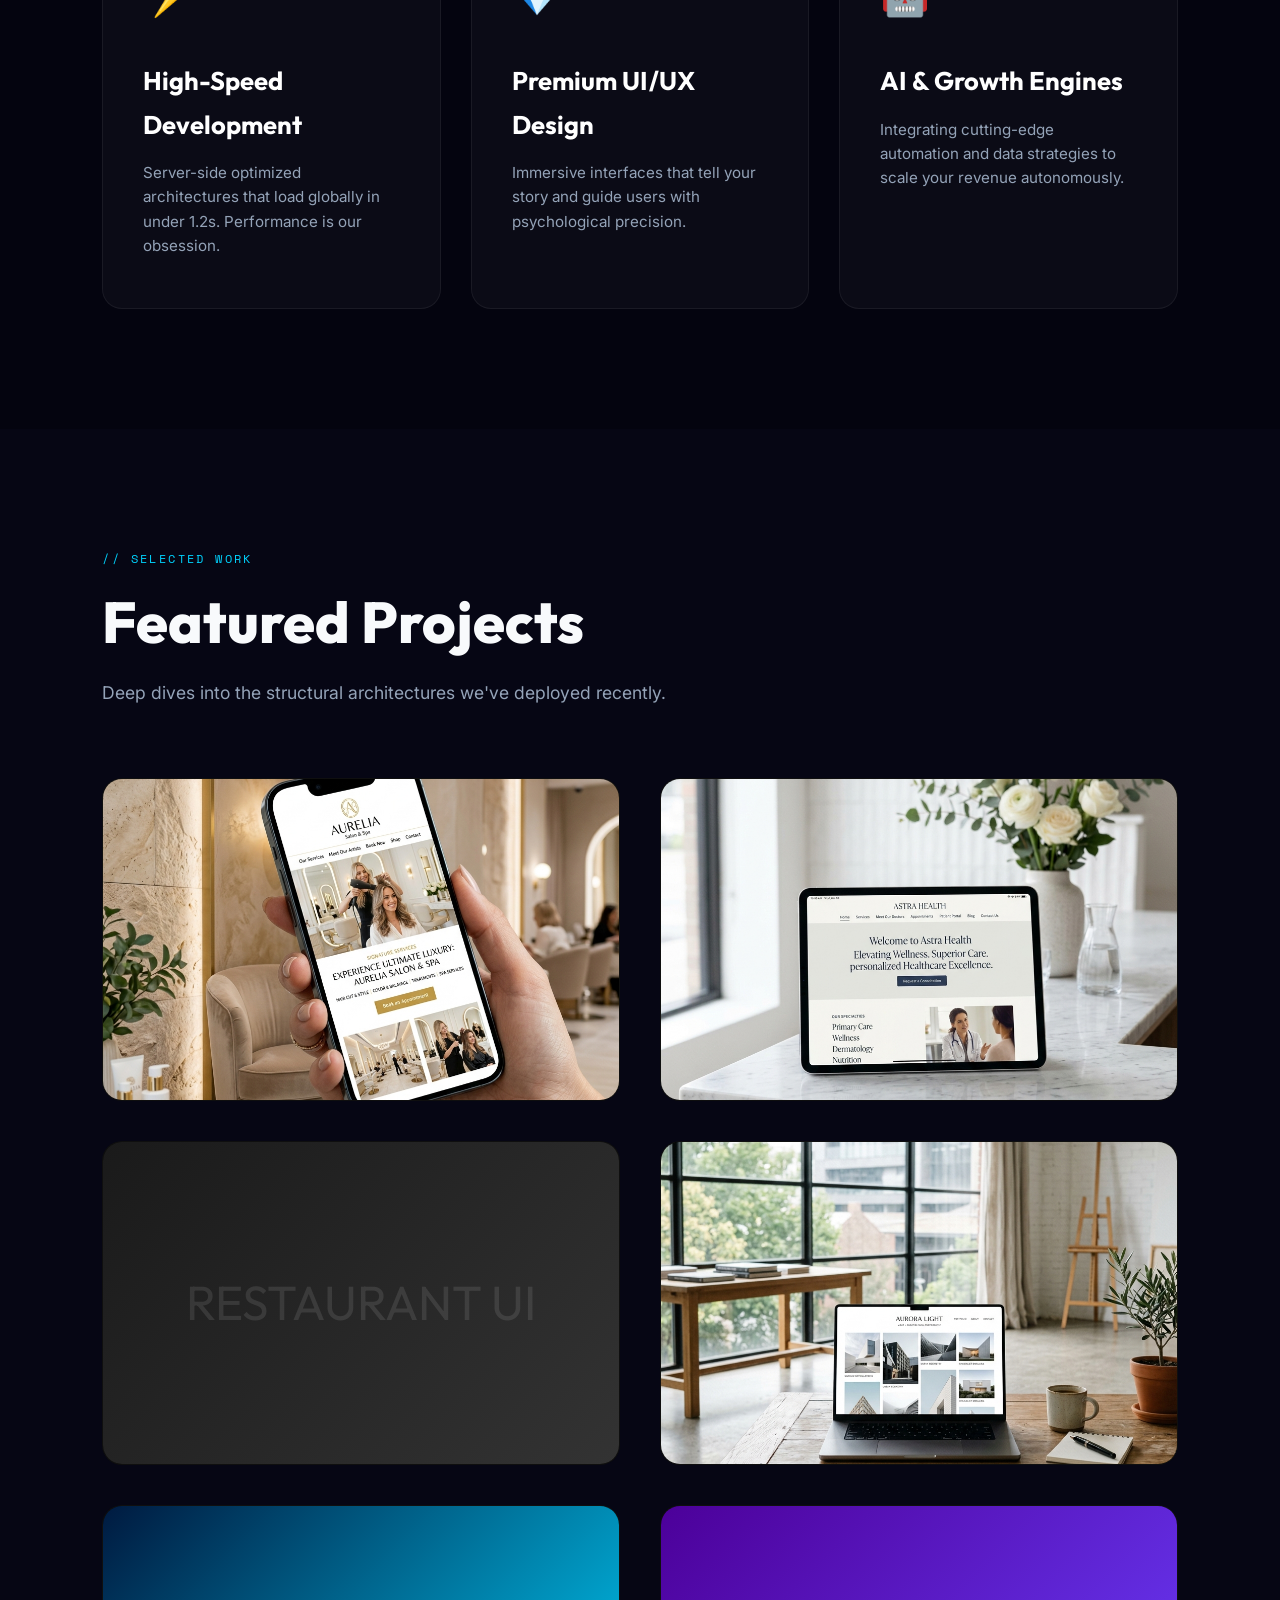
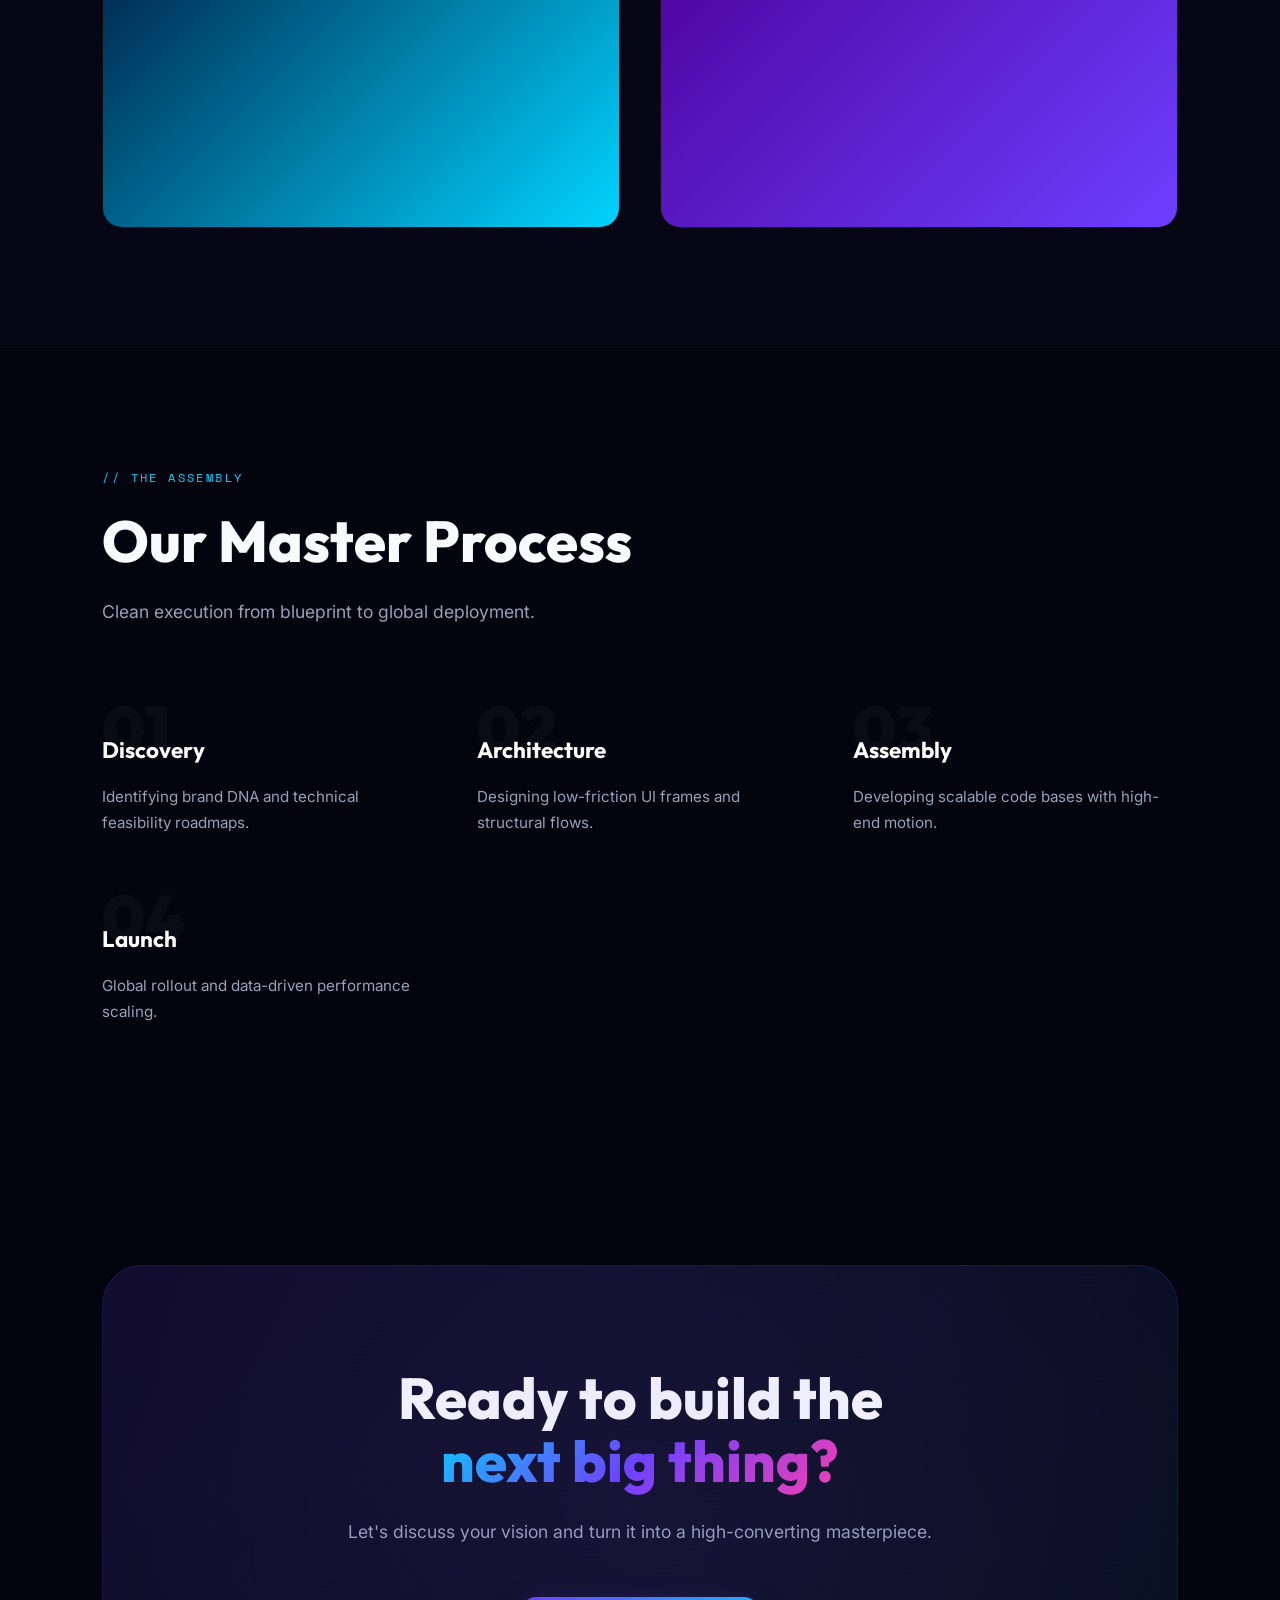
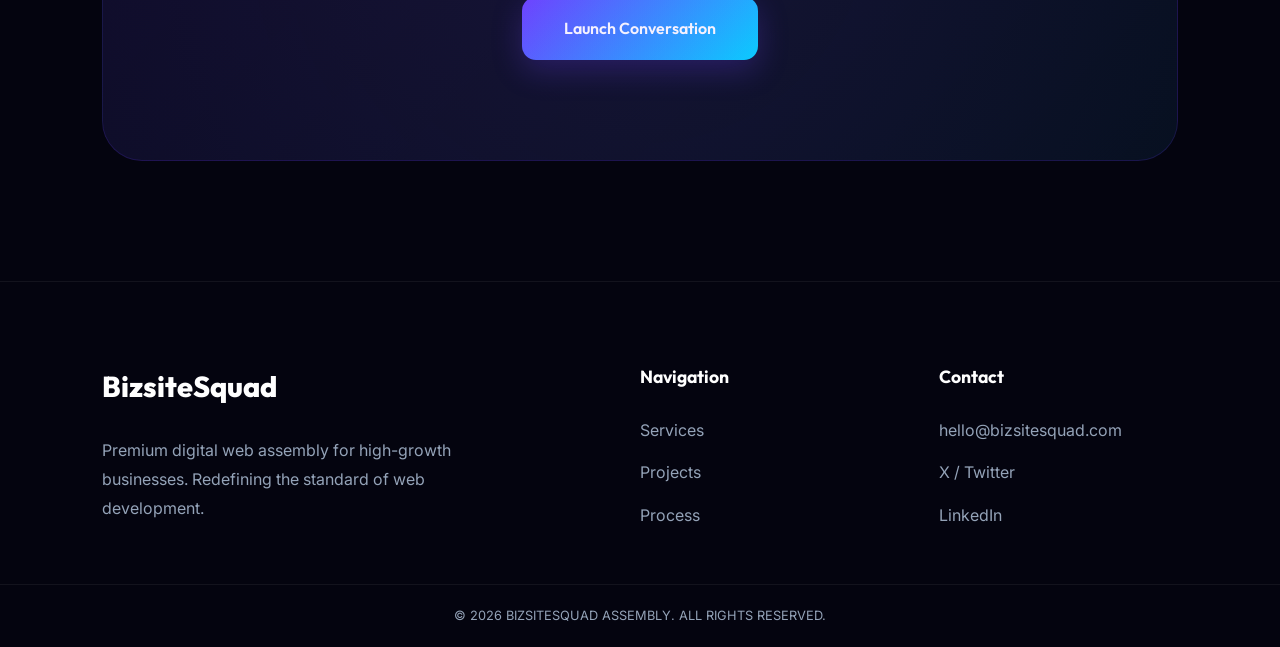
==== commit 862b18b3: "chnages" ====
--- a/index.html
+++ b/index.html
@@ -1,323 +1,603 @@
 <!DOCTYPE html>
 <html lang="en">
 <head>
-    <meta charset="UTF-8">
-    <meta name="viewport" content="width=device-width, initial-scale=1.0">
-    <title>Guardian. Ultimate Institutional Resilience</title>
-    <!-- Bootstrap 5 -->
-    <link href="https://cdn.jsdelivr.net/npm/bootstrap@5.3.0/dist/css/bootstrap.min.css" rel="stylesheet">
-    <link rel="stylesheet" href="https://cdnjs.cloudflare.com/ajax/libs/font-awesome/6.4.0/css/all.min.css">
-    <link rel="stylesheet" href="styles.css">
+<meta charset="UTF-8"/>
+<meta name="viewport" content="width=device-width, initial-scale=1.0"/>
+<title>BizsiteSquad — We Build Websites That Drive Results</title>
+<link rel="preconnect" href="https://fonts.googleapis.com"/>
+<link rel="preconnect" href="https://fonts.gstatic.com" crossorigin/>
+<link href="https://fonts.googleapis.com/css2?family=Outfit:wght@300;400;500;600;700;800;900&family=Inter:wght@300;400;500;600&family=Space+Mono:wght@400;700&display=swap" rel="stylesheet"/>
+<style>
+  /* ===================== BASE ===================== */
+  *, *::before, *::after { box-sizing: border-box; margin: 0; padding: 0; }
+  :root {
+    --navy:   #04040f;
+    --navy2:  #080820;
+    --violet: #6c3fff;
+    --blue:   #00d4ff;
+    --glow:   #7b5fff;
+    --rose:   #ff3cac;
+    --text:   #f8fafc;
+    --muted:  #94a3b8;
+    --card:   rgba(255,255,255,0.03);
+    --border: rgba(255,255,255,0.06);
+    --r: 20px;
+    --ease-premium: cubic-bezier(0.16, 1, 0.3, 1);
+  }
+  html { scroll-behavior: smooth; }
+  body {
+    background: var(--navy);
+    color: var(--text);
+    font-family: 'Inter', sans-serif;
+    font-size: 16px;
+    line-height: 1.7;
+    overflow-x: hidden;
+    cursor: none;
+    -webkit-font-smoothing: antialiased;
+  }
+
+  /* ── cursor ── */
+  #cursor {
+    width: 6px; height: 6px;
+    border-radius: 50%;
+    background: var(--blue);
+    position: fixed; top: 0; left: 0;
+    pointer-events: none; z-index: 9999;
+    mix-blend-mode: screen;
+    transition: transform .1s ease;
+    transform: translate(-50%,-50%);
+    box-shadow: 0 0 10px var(--blue);
+  }
+  #cursor-ring {
+    width: 36px; height: 36px;
+    border-radius: 50%;
+    border: 1px solid rgba(139, 92, 246, 0.4);
+    position: fixed; top: 0; left: 0;
+    pointer-events: none; z-index: 9998;
+    transform: translate(-50%,-50%);
+    transition: width .2s var(--ease-premium), height .2s var(--ease-premium), border-color .2s, transform .15s var(--ease-premium);
+  }
+
+  /* ── canvas ── */
+  #bg-canvas { position: fixed; inset: 0; z-index: 0; pointer-events: none; opacity: 0.4; }
+
+  /* ── nav ── */
+  nav {
+    position: fixed; top: 0; left: 0; right: 0; z-index: 100;
+    display: flex; align-items: center; justify-content: space-between;
+    padding: 30px 8%;
+    background: transparent;
+    transition: all .4s var(--ease-premium);
+  }
+  nav.scrolled { padding: 18px 8%; background: rgba(4,4,15,0.85); backdrop-filter: blur(20px); border-bottom: 1px solid var(--border); }
+  
+  .logo {
+    font-family: 'Outfit', sans-serif;
+    font-weight: 800; font-size: 1.5rem;
+    letter-spacing: -.02em;
+    color: #fff;
+    text-decoration: none;
+  }
+  .logo span { color: var(--blue); }
+  
+  .nav-links { display: flex; gap: 40px; list-style: none; align-items: center; }
+  .nav-links a {
+    text-decoration: none; color: var(--muted);
+    font-size: .85rem; font-weight: 500;
+    text-transform: uppercase; letter-spacing: .1em;
+    transition: color .3s;
+  }
+  .nav-links a:hover { color: #fff; }
+  
+  .nav-cta {
+    padding: 12px 28px;
+    border-radius: 12px;
+    background: linear-gradient(135deg, var(--violet), var(--blue));
+    color: #fff; font-size: .85rem; font-weight: 600;
+    text-decoration: none;
+    transition: all .3s;
+    box-shadow: 0 4px 15px rgba(108,63,255,0.2);
+  }
+  .nav-cta:hover { transform: translateY(-2px); box-shadow: 0 8px 25px rgba(108,63,255,0.4); }
+
+  /* ── hero ── */
+  #hero {
+    min-height: 100vh;
+    display: flex; align-items: center;
+    padding: 160px 8% 100px;
+    position: relative;
+  }
+  .hero-inner {
+    display: grid; grid-template-columns: 1.1fr 0.9fr;
+    gap: 80px; align-items: center;
+    width: 100%;
+  }
+  .hero-badge {
+    display: inline-flex; align-items: center; gap: 10px;
+    background: rgba(108,63,255,.08);
+    border: 1px solid rgba(139, 92, 246, 0.2);
+    border-radius: 100px;
+    padding: 8px 20px;
+    font-size: .75rem; font-weight: 600;
+    letter-spacing: .08em; text-transform: uppercase;
+    color: var(--blue);
+    margin-bottom: 35px;
+    font-family: 'Space Mono', monospace;
+  }
+  .badge-dot { width: 6px; height: 6px; border-radius: 50%; background: var(--blue); box-shadow: 0 0 8px var(--blue); animation: pulse 2s infinite; }
+  @keyframes pulse { 0% { transform: scale(1); opacity: 1; } 50% { transform: scale(1.5); opacity: 0.5; } 100% { transform: scale(1); opacity: 1; } }
+  
+  .hero-title {
+    font-family: 'Outfit', sans-serif;
+    font-size: clamp(3rem, 7vw, 5.5rem);
+    font-weight: 900;
+    line-height: 1;
+    letter-spacing: -.03em;
+    margin-bottom: 30px;
+  }
+  .text-gradient {
+    background: linear-gradient(135deg, var(--blue) 0%, var(--violet) 50%, var(--rose) 100%);
+    -webkit-background-clip: text; -webkit-text-fill-color: transparent;
+  }
+  .hero-sub {
+    font-size: 1.15rem; color: var(--muted);
+    font-weight: 400; max-width: 500px;
+    margin-bottom: 45px;
+  }
+  
+  .hero-actions { display: flex; gap: 20px; }
+  .btn-primary {
+    padding: 18px 42px;
+    border-radius: 14px;
+    background: linear-gradient(135deg, var(--violet), var(--blue));
+    color: #fff; font-weight: 600; font-family: 'Outfit', sans-serif;
+    text-decoration: none; border: none; cursor: none;
+    box-shadow: 0 10px 30px rgba(108,63,255,0.25);
+    transition: all .3s var(--ease-premium);
+  }
+  .btn-primary:hover { transform: translateY(-4px); box-shadow: 0 15px 45px rgba(108,63,255,0.45); }
+  .btn-ghost {
+    padding: 18px 42px;
+    border-radius: 14px;
+    background: rgba(255,255,255,0.03);
+    border: 1px solid var(--border);
+    color: #fff; font-weight: 600; font-family: 'Outfit', sans-serif;
+    text-decoration: none; cursor: none;
+    transition: all .3s var(--ease-premium);
+    backdrop-filter: blur(10px);
+  }
+  .btn-ghost:hover { background: rgba(255,255,255,0.08); transform: translateY(-4px); border-color: var(--blue); }
+
+  .hero-stats { display: flex; gap: 50px; margin-top: 60px; }
+  .stat-num { font-family: 'Outfit', sans-serif; font-size: 2.2rem; font-weight: 800; color: #fff; line-height: 1; }
+  .stat-label { font-size: .8rem; color: var(--muted); text-transform: uppercase; letter-spacing: .1em; margin-top: 10px; }
+
+  /* ── hero visual ── */
+  .hero-visual { position: relative; display: flex; justify-content: center; align-items: center; }
+  .orb-wrap { width: 500px; height: 500px; position: relative; }
+  .orb-core {
+    position: absolute; top: 50%; left: 50%; transform: translate(-50%,-50%);
+    width: 240px; height: 240px; border-radius: 50%;
+    background: radial-gradient(circle at 30% 30%, #8b5cf6, #3b82f6, #000);
+    box-shadow: 0 0 100px rgba(139, 92, 246, 0.4), inset 0 0 50px rgba(255,255,255,0.1);
+    animation: float 4s ease-in-out infinite;
+  }
+  @keyframes float { 0%, 100% { transform: translate(-50%, -50%); } 50% { transform: translate(-50%, -60%); } }
+  
+  .orb-ring {
+    position: absolute; top: 50%; left: 50%; transform: translate(-50%,-50%);
+    border: 1px solid rgba(255,255,255,0.1); border-radius: 50%;
+    animation: spin linear infinite;
+  }
+  .orb-ring:nth-child(1) { width: 320px; height: 320px; animation-duration: 15s; }
+  .orb-ring:nth-child(2) { width: 420px; height: 420px; animation-duration: 25s; animation-direction: reverse; }
+  @keyframes spin { from { transform: translate(-50%, -50%) rotate(0deg); } to { transform: translate(-50%, -50%) rotate(360deg); } }
+
+  /* ── sections ── */
+  section { padding: 120px 8%; }
+  .sec-tag { font-family: 'Space Mono', monospace; font-size: .75rem; color: var(--blue); text-transform: uppercase; letter-spacing: .2em; margin-bottom: 20px; display: block; }
+  .sec-title { font-family: 'Outfit', sans-serif; font-size: clamp(2.5rem, 4.5vw, 4rem); font-weight: 800; line-height: 1.1; margin-bottom: 25px; }
+  .sec-sub { color: var(--muted); font-size: 1.1rem; max-width: 600px; margin-bottom: 70px; }
+
+  /* ── internal spacing ── */
+  .container { max-width: 1400px; margin: 0 auto; }
+
+  /* ── services ── */
+  .services-grid { display: grid; grid-template-columns: repeat(auto-fit, minmax(300px, 1fr)); gap: 30px; }
+  .srv-card {
+    background: var(--card); border: 1px solid var(--border); border-radius: var(--r);
+    padding: 50px 40px; transition: all .4s var(--ease-premium); position: relative; overflow: hidden;
+  }
+  .srv-card:hover { transform: translateY(-10px); background: rgba(255,255,255,0.06); border-color: var(--blue); }
+  .srv-icon { font-size: 2.5rem; margin-bottom: 30px; display: block; }
+  .srv-title { font-family: 'Outfit', sans-serif; font-size: 1.6rem; font-weight: 700; margin-bottom: 15px; color: #fff; }
+  .srv-desc { font-size: .95rem; color: var(--muted); line-height: 1.6; }
+
+  /* ── portfolio ── */
+  #portfolio { background: #060614; }
+  .port-grid { display: grid; grid-template-columns: repeat(auto-fit, minmax(400px, 1fr)); gap: 40px; }
+  .port-card {
+    border-radius: var(--r); overflow: hidden; position: relative; aspect-ratio: 16/10;
+    border: 1px solid var(--border); background: #000; cursor: none;
+  }
+  .port-thumb { 
+    width: 100%; height: 100%; object-fit: cover; transition: transform .6s var(--ease-premium); 
+    background-size: cover; background-position: center;
+  }
+  .port-card:hover .port-thumb { transform: scale(1.05); }
+  
+  .port-overlay {
+    position: absolute; inset: 0; background: linear-gradient(to top, rgba(4,4,15,0.95) 10%, transparent 60%);
+    display: flex; flex-direction: column; justify-content: flex-end; padding: 40px;
+    opacity: 0; transition: all .4s var(--ease-premium); transform: translateY(20px);
+  }
+  .port-card:hover .port-overlay { opacity: 1; transform: translateY(0); }
+  
+  .port-cat { font-family: 'Space Mono', monospace; font-size: .7rem; color: var(--blue); text-transform: uppercase; margin-bottom: 10px; }
+  .port-name { font-family: 'Outfit', sans-serif; font-size: 1.8rem; font-weight: 700; color: #fff; margin-bottom: 20px; }
+  .port-btn { 
+    display: inline-flex; align-items: center; gap: 10px; align-self: flex-start;
+    padding: 12px 24px; border-radius: 99px; background: rgba(255,255,255,0.1); backdrop-filter: blur(10px);
+    color: #fff; text-decoration: none; font-size: .85rem; font-weight: 600; transition: all .3s;
+  }
+  .port-btn:hover { background: #fff; color: #000; }
+
+  /* ── process ── */
+  .process-steps { display: grid; grid-template-columns: repeat(auto-fit, minmax(240px, 1fr)); gap: 50px; }
+  .step-num { font-family: 'Outfit', sans-serif; font-size: 4rem; font-weight: 900; color: rgba(255,255,255,0.03); line-height: 1; margin-bottom: -30px; display: block; }
+  .step-title { font-family: 'Outfit', sans-serif; font-size: 1.4rem; font-weight: 700; color: #fff; margin-bottom: 15px; position: relative; }
+  .step-desc { font-size: .95rem; color: var(--muted); }
+
+  /* ── final cta ── */
+  .cta-wrap {
+    padding: 100px 60px; background: linear-gradient(135deg, rgba(108,63,255,0.1), rgba(0,212,255,0.05));
+    border: 1px solid rgba(108,63,255,0.2); border-radius: 40px; text-align: center; position: relative; overflow: hidden;
+  }
+  .cta-wrap::before { 
+    content: ''; position: absolute; top: -50%; left: -50%; width: 200%; height: 200%; 
+    background: radial-gradient(circle, rgba(139, 92, 246, 0.1) 0%, transparent 70%); pointer-events: none;
+  }
+
+  /* ── footer ── */
+  footer { padding: 80px 8% 40px; border-top: 1px solid var(--border); display: grid; grid-template-columns: 2fr 1fr 1fr; gap: 60px; }
+  .foot-logo { font-family: 'Outfit', sans-serif; font-weight: 800; font-size: 1.8rem; color: #fff; margin-bottom: 25px; display: block; text-decoration: none; }
+  .foot-desc { color: var(--muted); line-height: 1.8; max-width: 400px; }
+  .foot-title { font-family: 'Outfit', sans-serif; font-size: 1.1rem; font-weight: 700; color: #fff; margin-bottom: 25px; display: block; }
+  .foot-links { list-style: none; }
+  .foot-links li { margin-bottom: 15px; }
+  .foot-links a { color: var(--muted); text-decoration: none; transition: .3s; }
+  .foot-links a:hover { color: var(--blue); }
+
+  /* ── reveal ── */
+  .reveal { opacity: 0; transform: translateY(40px); transition: all .8s var(--ease-premium); }
+  .reveal.visible { opacity: 1; transform: translateY(0); }
+
+  /* ── mobile ── */
+  @media (max-width: 1024px) {
+    .hero-inner { grid-template-columns: 1fr; text-align: center; }
+    .hero-visual { display: none; }
+    .hero-sub { margin: 0 auto 45px; }
+    .hero-actions, .hero-stats { justify-content: center; }
+    footer { grid-template-columns: 1fr 1fr; }
+  }
+  @media (max-width: 600px) {
+    footer { grid-template-columns: 1fr; }
+    .nav-links { display: none; }
+    .hero-stats { flex-direction: column; gap: 30px; }
+    .sec-title { font-size: 2.8rem; }
+  }
+</style>
 </head>
 <body>
 
-    <!-- Luxury Nav -->
-    <nav class="nav-midnight">
-        <div class="container d-flex justify-content-between align-items-center">
-            <a href="#" class="brand-v6">GUARDIAN</a>
-            <div class="d-none d-lg-flex gap-5">
-                <a href="#strategy" class="nav-link-v6">Strategy</a>
-                <a href="#governance" class="nav-link-v6">Protocol</a>
-                <a href="#heritage" class="nav-link-v6">Heritage</a>
-                <a href="#expertise" class="nav-link-v6">Expertise</a>
-            </div>
-            <a href="#" class="btn-v6 btn-gold py-3 px-5">Concierge</a>
-        </div>
-    </nav>
-
-    <!-- Hero V6 -->
-    <section class="hero-v6">
-        <img src="assets/hero_v6.png" alt="Midnight Prestige" class="hero-img-bg">
-        <div class="container">
-            <div class="row">
-                <div class="col-lg-7 hero-content-v6">
-                    <span class="uppercase-accent text-gold d-block mb-3">Institutional Distinction</span>
-                    <h1 class="hero-title-v6">Resilience engineered <br>for the <span class="text-gold">0.1%</span></h1>
-                    <p class="lead text-gray-off mb-5" style="max-width: 500px;">The world's most complex enterprises require more than insurance. They require structural sovereignty and specialized risk engineering.</p>
-                    <div class="d-flex gap-4">
-                        <a href="#" class="btn-v6 btn-gold">Enter Concierge</a>
-                        <a href="#" class="btn-v6 border border-white text-white">Our Protocol</a>
-                    </div>
-                </div>
-            </div>
-        </div>
-    </section>
-
-    <!-- Strategy Protocol -->
-    <section id="strategy" class="section-v6">
-        <div class="container">
-            <span class="uppercase-accent text-gold d-block mb-4">The Methodology</span>
-            <div class="row align-items-end mb-5">
-                <div class="col-lg-8">
-                    <h2 class="section-title-v6 mb-0">Engineered for absolute <br><span class="text-gold">certainty.</span></h2>
-                </div>
-            </div>
-            <div class="row g-1">
-                <div class="col-lg-4">
-                    <div class="risk-grid-item">
-                        <h4 class="mb-4">Structural Audit</h4>
-                        <p class="text-gray-off small">We analyze the deep architecture of your enterprise to identify hidden systemic risks before they materialize.</p>
-                    </div>
-                </div>
-                <div class="col-lg-4">
-                    <div class="risk-grid-item">
-                        <h4 class="mb-4">Risk Sovereignty</h4>
-                        <p class="text-gray-off small">Ensuring your asset pool remains independent of external market volatility and geopolitical shifts.</p>
-                    </div>
-                </div>
-                <div class="col-lg-4">
-                    <div class="risk-grid-item">
-                        <h4 class="mb-4">Shadow Advisory</h4>
-                        <p class="text-gray-off small">24/7 intelligence integration with your leadership team for real-time crisis mitigation.</p>
-                    </div>
-                </div>
-            </div>
-        </div>
-    </section>
-
-    <!-- NEW: Transparency & Governance (Section 4) -->
-    <section id="governance" class="section-v6 bg-onyx">
-        <div class="container">
-            <div class="row align-items-center">
-                <div class="col-lg-5">
-                    <span class="uppercase-accent text-gold d-block mb-4">Governance Protocol</span>
-                    <h2 class="section-title-v6">Radical transparency. <br>Elite accountability.</h2>
-                    <p class="text-gray-off mb-5">Our governance framework exceeds international standards, providing you with absolute oversight of your risk portfolio and asset protection strata.</p>
-                    <div class="d-flex flex-column gap-4">
-                        <div class="d-flex gap-3 align-items-start">
-                            <i class="fas fa-microchip text-gold mt-1"></i>
-                            <div>
-                                <h6 class="mb-1 fw-bold">Algorithmic Governance</h6>
-                                <p class="text-gray-off small mb-0">Removing human bias from risk assessment through verified neural auditing.</p>
-                            </div>
-                        </div>
-                        <div class="d-flex gap-3 align-items-start">
-                            <i class="fas fa-fingerprint text-gold mt-1"></i>
-                            <div>
-                                <h6 class="mb-1 fw-bold">Biometric Security</h6>
-                                <p class="text-gray-off small mb-0">Tier-1 security protocols for all dashboard access and asset movements.</p>
-                            </div>
-                        </div>
-                    </div>
-                </div>
-                <div class="col-lg-1"></div>
-                <div class="col-lg-6">
-                    <div class="p-5 border border-white border-opacity-5">
-                        <img src="assets/tech_v4.png" alt="Intelligence" class="img-fluid heritage-img">
-                    </div>
-                </div>
-            </div>
-        </div>
-    </section>
-
-    <!-- NEW: Bespoke Concierge (Section 5) -->
-    <section class="section-v6">
-        <div class="container">
-            <div class="row g-0 align-items-stretch">
-                <div class="col-lg-6">
-                    <img src="assets/concierge_v6.jpg" alt="Concierge" class="img-fluid h-100 object-fit-cover shadow-lg">
-                </div>
-                <div class="col-lg-6">
-                    <div class="card-v6">
-                        <span class="uppercase-accent text-gold d-block mb-4">The VIP Experience</span>
-                        <h2 class="section-title-v6 mb-4">Bespoke Advisory <br><span class="text-gold">Concierge.</span></h2>
-                        <p class="text-gray-off mb-5">Your dedicated Private Risk Liaison is available 24/7, providing a 1-on-1 experience tailored to the needs of ultra-high-net-worth leadership.</p>
-                        <ul class="list-unstyled mb-5">
-                            <li class="mb-3 text-gold"><i class="fas fa-check-circle me-3"></i> Private Dedicated Network</li>
-                            <li class="mb-3 text-gold"><i class="fas fa-check-circle me-3"></i> Monthly Strategic Deep-Dives</li>
-                            <li class="mb-3 text-gold"><i class="fas fa-check-circle me-3"></i> Unlimited Crisis Consulting</li>
-                        </ul>
-                        <a href="#" class="btn-v6 btn-gold">Request Access</a>
-                    </div>
-                </div>
-            </div>
-        </div>
-    </section>
-
-    <!-- NEW: Institutional Heritage (Section 6) -->
-    <section id="heritage" class="section-v6 bg-onyx">
-        <div class="container">
-            <div class="text-center mb-5">
-                <span class="uppercase-accent text-gold d-block mb-4">The Legacy</span>
-                <h2 class="section-title-v6">Three decades of <br>unshakable <span class="text-gold">heritage.</span></h2>
-            </div>
-            <div class="row g-5 align-items-center">
-                <div class="col-lg-4">
-                    <div class="text-end">
-                        <h4 class="text-gold mb-3">1995</h4>
-                        <p class="small text-gray-off">Founded in London’s financial heart to redefine the concept of institutional safety.</p>
-                    </div>
-                    <div class="text-end mt-5">
-                        <h4 class="text-gold mb-3">2010</h4>
-                        <p class="small text-gray-off">Expanded to Singapore and Zurich, serving the new global economic frontiers.</p>
-                    </div>
-                </div>
-                <div class="col-lg-4">
-                    <img src="assets/heritage_v6.jpg" alt="Heritage" class="img-fluid heritage-img rounded-circle p-4 border border-gold">
-                </div>
-                <div class="col-lg-4">
-                    <div>
-                        <h4 class="text-gold mb-3">2026</h4>
-                        <p class="small text-gray-off">Leading the transition to digital-first risk engineering for the next generation.</p>
-                    </div>
-                    <div class="mt-5">
-                        <h4 class="text-gold mb-3">Vision</h4>
-                        <p class="small text-gray-off">To remain the invisible pillar of stability for the builders of the future.</p>
-                    </div>
-                </div>
-            </div>
-        </div>
-    </section>
-
-    <!-- NEW: Global Risk Map/Grid (Section 7) -->
-    <section class="section-v6">
-        <div class="container">
-            <span class="uppercase-accent text-gold d-block mb-4">Global Reach</span>
-            <h2 class="section-title-v6">Protecting assets across <br>every critical hub.</h2>
-            <div class="row g-4">
-                <div class="col-md-3">
-                    <div class="p-5 border border-white border-opacity-5 text-center">
-                        <h1 class="text-gold mb-3">ZRH</h1>
-                        <span class="uppercase-accent small d-block">Zurich</span>
-                    </div>
-                </div>
-                <div class="col-md-3">
-                    <div class="p-5 border border-white border-opacity-5 text-center">
-                        <h1 class="text-gold mb-3">LON</h1>
-                        <span class="uppercase-accent small d-block">London</span>
-                    </div>
-                </div>
-                <div class="col-md-3">
-                    <div class="p-5 border border-white border-opacity-5 text-center">
-                        <h1 class="text-gold mb-3">SGP</h1>
-                        <span class="uppercase-accent small d-block">Singapore</span>
-                    </div>
-                </div>
-                <div class="col-md-3">
-                    <div class="p-5 border border-white border-opacity-5 text-center">
-                        <h1 class="text-gold mb-3">NYC</h1>
-                        <span class="uppercase-accent small d-block">New York</span>
-                    </div>
-                </div>
-            </div>
-        </div>
-    </section>
-
-    <!-- Executive Expertise -->
-    <section id="expertise" class="section-v6 bg-onyx">
-        <div class="container">
-            <div class="row align-items-center g-5">
-                <div class="col-lg-6">
-                    <img src="assets/portrait_v6.png" alt="David Sterling" class="img-fluid shadow-lg">
-                </div>
-                <div class="col-lg-6">
-                    <span class="uppercase-accent text-gold d-block mb-4">Leadership</span>
-                    <h2 class="section-title-v6 mb-4">The architect of <br><span class="text-gold">resilience.</span></h2>
-                    <p class="text-gray-off mb-5">"In a world defined by volatility, our mission is to provide the silence. The silence that allows leaders to focus on vision while we manage the chaos."</p>
-                    <div>
-                        <h4 class="mb-1">David Sterling</h4>
-                        <span class="uppercase-accent text-gold small">Founder & Chief Advisor</span>
-                    </div>
-                </div>
-            </div>
-        </div>
-    </section>
-
-    <!-- NEW: Testimonial Editorial (Section 8) -->
-    <section class="section-v6">
-        <div class="container">
-            <div class="row justify-content-center">
-                <div class="col-lg-10 text-center">
-                    <i class="fas fa-quote-left text-gold fa-3x mb-5"></i>
-                    <p class="testimonial-v6 mb-5">"Guardian isn't a vendor. They are the invisible silent partner that allowed our IPO to navigate a global market breakdown with zero interruption to our capital pool."</p>
-                    <span class="uppercase-accent text-gold">CEO, Global Tech Infrastructure</span>
-                </div>
-            </div>
-        </div>
-    </section>
-
-    <!-- Claims Efficiency -->
-    <section class="section-padding bg-onyx">
-        <div class="container">
-            <div class="row g-1">
-                <div class="col-md-4">
-                    <div class="stat-box-v6">
-                        <span class="stat-num-v6">99.8%</span>
-                        <span class="uppercase-accent small">Settlement Ratio</span>
-                    </div>
-                </div>
-                <div class="col-md-4">
-                    <div class="stat-box-v6">
-                        <span class="stat-num-v6">$14B+</span>
-                        <span class="uppercase-accent small">Assets Under Protection</span>
-                    </div>
-                </div>
-                <div class="col-md-4">
-                    <div class="stat-box-v6">
-                        <span class="stat-num-v6">45m</span>
-                        <span class="uppercase-accent small">Elite Response Time</span>
-                    </div>
-                </div>
-            </div>
-        </div>
-    </section>
-
-    <!-- Final CTA -->
-    <section class="section-v6 text-center">
-        <div class="container">
-            <h2 class="section-title-v6">Secure your <span class="text-gold">legacy</span> today.</h2>
-            <p class="text-gray-off mb-5 lead">Accepting applications for the Q3 2026 advisory intake.</p>
-            <a href="#" class="btn-v6 btn-gold p-4 px-5">Submit Application</a>
-        </div>
-    </section>
-
-    <!-- Footer v6 -->
-    <footer class="v6 bg-onyx">
-        <div class="container">
-            <div class="row justify-content-between">
-                <div class="col-lg-4">
-                    <a href="#" class="brand-v6 mb-4 d-block">GUARDIAN</a>
-                    <p class="text-gray-off small">Ultimate institutional safety for the world's most complex operations. Managed from London, Zurich, and Singapore.</p>
-                </div>
-                <div class="col-lg-6">
-                    <div class="row">
-                        <div class="col-md-4">
-                            <h6 class="uppercase-accent text-gold small mb-4">Connect</h6>
-                            <a href="#" class="nav-link-v6 d-block mb-2">Concierge</a>
-                            <a href="#" class="nav-link-v6 d-block mb-2">Network</a>
-                        </div>
-                        <div class="col-md-4">
-                            <h6 class="uppercase-accent text-gold small mb-4">Protocol</h6>
-                            <a href="#" class="nav-link-v6 d-block mb-2">Privacy</a>
-                            <a href="#" class="nav-link-v6 d-block mb-2">Terms</a>
-                        </div>
-                        <div class="col-md-4">
-                            <h6 class="uppercase-accent text-gold small mb-4">Intel</h6>
-                            <div class="input-group">
-                                <input type="email" class="form-control bg-midnight border-0 text-white rounded-0" placeholder="Invite Code">
-                                <button class="btn btn-gold rounded-0"><i class="fas fa-arrow-right"></i></button>
-                            </div>
-                        </div>
-                    </div>
-                </div>
-            </div>
-            <div class="text-center mt-5 pt-5 opacity-50 small">
-                <p>&copy; 2026 Guardian Prestige Protection. Sovereignty as standard.</p>
-            </div>
-        </div>
-    </footer>
-
-    <!-- Bootstrap JS -->
-    <script src="https://cdn.jsdelivr.net/npm/bootstrap@5.3.0/dist/js/bootstrap.bundle.min.js"></script>
-    <script>
-        window.addEventListener('scroll', function() {
-            const nav = document.querySelector('.nav-midnight');
-            if (window.scrollY > 50) {
-                nav.classList.add('scrolled');
-            } else {
-                nav.classList.remove('scrolled');
-            }
-        });
-    </script>
+<div id="cursor"></div>
+<div id="cursor-ring"></div>
+<canvas id="bg-canvas"></canvas>
+
+<!-- NAV -->
+<nav id="navbar">
+  <a href="#" class="logo">Bizsite<span>Squad</span></a>
+  <ul class="nav-links">
+    <li><a href="#services">Services</a></li>
+    <li><a href="#portfolio">Work</a></li>
+    <li><a href="#process">Process</a></li>
+    <li><a href="mailto:hello@bizsitesquad.com">Contact</a></li>
+  </ul>
+  <a href="#final-cta" class="nav-cta">Let's Talk</a>
+</nav>
+
+<!-- HERO -->
+<section id="hero">
+  <div class="hero-inner">
+    <div class="hero-left">
+      <div class="hero-badge reveal"><span class="badge-dot"></span>Next-Gen Web Assembly</div>
+      <h1 class="hero-title reveal">
+        We Build <span class="text-gradient">Websites</span> That Drive <span class="text-gradient">Results</span>
+      </h1>
+      <p class="hero-sub reveal">Engineering elite-performance digital experiences for the world's most innovative brands. Fast, bold, and functional.</p>
+      <div class="hero-actions reveal">
+        <a href="#final-cta" class="btn-primary">Start Your Project</a>
+        <a href="#portfolio" class="btn-ghost">Explore Archive</a>
+      </div>
+      <div class="hero-stats reveal">
+        <div class="stat-item">
+          <div class="stat-num" data-target="250">0</div>
+          <div class="stat-label">Projects Released</div>
+        </div>
+        <div class="stat-item">
+          <div class="stat-num" data-target="99">0</div>
+          <div class="stat-label">% Satisfaction</div>
+        </div>
+        <div class="stat-item">
+          <div class="stat-num" data-target="15">0</div>
+          <div class="stat-label">Industry Awards</div>
+        </div>
+      </div>
+    </div>
+    <div class="hero-visual reveal">
+      <div class="orb-wrap">
+        <div class="orb-ring"></div>
+        <div class="orb-ring"></div>
+        <div class="orb-core"></div>
+      </div>
+    </div>
+  </div>
+</section>
+
+<!-- SERVICES -->
+<section id="services">
+  <div class="container">
+    <div class="reveal">
+      <span class="sec-tag">// Expertise</span>
+      <h2 class="sec-title">Digital Solutions <br>Built for the Future</h2>
+      <p class="sec-sub">We combine technical precision with creative flair to build scalable growth engines.</p>
+    </div>
+    <div class="services-grid">
+      <div class="srv-card reveal">
+        <span class="srv-icon">⚡</span>
+        <h3 class="srv-title">High-Speed Development</h3>
+        <p class="srv-desc">Server-side optimized architectures that load globally in under 1.2s. Performance is our obsession.</p>
+      </div>
+      <div class="srv-card reveal" style="transition-delay: 0.1s;">
+        <span class="srv-icon">💎</span>
+        <h3 class="srv-title">Premium UI/UX Design</h3>
+        <p class="srv-desc">Immersive interfaces that tell your story and guide users with psychological precision.</p>
+      </div>
+      <div class="srv-card reveal" style="transition-delay: 0.2s;">
+        <span class="srv-icon">🤖</span>
+        <h3 class="srv-title">AI & Growth Engines</h3>
+        <p class="srv-desc">Integrating cutting-edge automation and data strategies to scale your revenue autonomously.</p>
+      </div>
+    </div>
+  </div>
+</section>
+
+<!-- PORTFOLIO -->
+<section id="portfolio">
+  <div class="container">
+    <div class="reveal">
+      <span class="sec-tag">// Selected Work</span>
+      <h2 class="sec-title">Featured Projects</h2>
+      <p class="sec-sub">Deep dives into the structural architectures we've deployed recently.</p>
+    </div>
+    <div class="port-grid">
+      <!-- Project 1: Salon -->
+      <div class="port-card reveal">
+        <div class="port-thumb" style="background-image: url('project_salon.png')"></div>
+        <div class="port-overlay">
+          <span class="port-cat">SALON / LUXURY</span>
+          <h3 class="port-name">Aura Aesthetic Hub</h3>
+          <a href="salon/index.html" class="port-btn">Launch Assembly ↗</a>
+        </div>
+      </div>
+      <!-- Project 2: Clinic -->
+      <div class="port-card reveal" style="transition-delay: 0.1s;">
+        <div class="port-thumb" style="background-image: url('project_clinic.png')"></div>
+        <div class="port-overlay">
+          <span class="port-cat">CLINIC / HEALTHCARE</span>
+          <h3 class="port-name">Med-Art Platform</h3>
+          <a href="clinic/index.html" class="port-btn">Launch Assembly ↗</a>
+        </div>
+      </div>
+      <!-- Project 3: Restaurant -->
+      <div class="port-card reveal" style="transition-delay: 0.2s;">
+        <div class="port-thumb" style="background: linear-gradient(135deg, #1a1a1a, #333)">
+            <div style="height:100%; display:flex; align-items:center; justify-content:center; font-family:'Outfit'; font-size:3rem; color:rgba(255,255,255,0.1)">RESTAURANT UI</div>
+        </div>
+        <div class="port-overlay">
+          <span class="port-cat">DINING / HOSPITALITY</span>
+          <h3 class="port-name">Velvet Elite Dining</h3>
+          <a href="restaurant/index.html" class="port-btn">Launch Assembly ↗</a>
+        </div>
+      </div>
+      <!-- Project 4: Photography -->
+      <div class="port-card reveal" style="transition-delay: 0.3s;">
+        <div class="port-thumb" style="background-image: url('project_photography.png')"></div>
+        <div class="port-overlay">
+          <span class="port-cat">CREATIVE / ARCHIVE</span>
+          <h3 class="port-name">Focus Creative Hub</h3>
+          <a href="photography/index.html" class="port-btn">Launch Assembly ↗</a>
+        </div>
+      </div>
+      <!-- Project 5: Tech/SaaS -->
+      <div class="port-card reveal" style="transition-delay: 0.4s;">
+        <div class="port-thumb" style="background: linear-gradient(135deg, #001a40, #00d4ff)"></div>
+        <div class="port-overlay">
+          <span class="port-cat">TECH / SAAS</span>
+          <h3 class="port-name">Nexus Cloud Insights</h3>
+          <a href="#" class="port-btn">Study WIP ↗</a>
+        </div>
+      </div>
+      <!-- Project 6: Finance -->
+      <div class="port-card reveal" style="transition-delay: 0.5s;">
+        <div class="port-thumb" style="background: linear-gradient(135deg, #4c0099, #6c3fff)"></div>
+        <div class="port-overlay">
+          <span class="port-cat">FINTECH / ANALYTICS</span>
+          <h3 class="port-name">FinTrack Global</h3>
+          <a href="#" class="port-btn">Study WIP ↗</a>
+        </div>
+      </div>
+    </div>
+  </div>
+</section>
+
+<!-- PROCESS -->
+<section id="process">
+  <div class="container">
+    <div class="reveal">
+      <span class="sec-tag">// The Assembly</span>
+      <h2 class="sec-title">Our Master Process</h2>
+      <p class="sec-sub">Clean execution from blueprint to global deployment.</p>
+    </div>
+    <div class="process-steps">
+      <div class="step reveal">
+        <span class="step-num">01</span>
+        <h4 class="step-title">Discovery</h4>
+        <p class="step-desc">Identifying brand DNA and technical feasibility roadmaps.</p>
+      </div>
+      <div class="step reveal" style="transition-delay: 0.1s;">
+        <span class="step-num">02</span>
+        <h4 class="step-title">Architecture</h4>
+        <p class="step-desc">Designing low-friction UI frames and structural flows.</p>
+      </div>
+      <div class="step reveal" style="transition-delay: 0.2s;">
+        <span class="step-num">03</span>
+        <h4 class="step-title">Assembly</h4>
+        <p class="step-desc">Developing scalable code bases with high-end motion.</p>
+      </div>
+      <div class="step reveal" style="transition-delay: 0.3s;">
+        <span class="step-num">04</span>
+        <h4 class="step-title">Launch</h4>
+        <p class="step-desc">Global rollout and data-driven performance scaling.</p>
+      </div>
+    </div>
+  </div>
+</section>
+
+<!-- FINAL CTA -->
+<section id="final-cta">
+  <div class="container">
+    <div class="cta-wrap reveal">
+      <h2 class="sec-title">Ready to build the <br> <span class="text-gradient">next big thing?</span></h2>
+      <p class="sec-sub" style="margin: 0 auto 50px;">Let's discuss your vision and turn it into a high-converting masterpiece.</p>
+      <div class="hero-actions" style="justify-content: center;">
+        <a href="mailto:hello@bizsitesquad.com" class="btn-primary">Launch Conversation</a>
+      </div>
+    </div>
+  </div>
+</section>
+
+<!-- FOOTER -->
+<footer>
+  <div class="foot-col">
+    <a href="#" class="foot-logo">Bizsite<span>Squad</span></a>
+    <p class="foot-desc">Premium digital web assembly for high-growth businesses. Redefining the standard of web development.</p>
+  </div>
+  <div class="foot-col">
+    <span class="foot-title">Navigation</span>
+    <ul class="foot-links">
+      <li><a href="#services">Services</a></li>
+      <li><a href="#portfolio">Projects</a></li>
+      <li><a href="#process">Process</a></li>
+    </ul>
+  </div>
+  <div class="foot-col">
+    <span class="foot-title">Contact</span>
+    <ul class="foot-links">
+      <li><a href="mailto:hello@bizsitesquad.com">hello@bizsitesquad.com</a></li>
+      <li><a href="#">X / Twitter</a></li>
+      <li><a href="#">LinkedIn</a></li>
+    </ul>
+  </div>
+</footer>
+
+<div style="padding: 20px 8%; text-align: center; border-top: 1px solid var(--border); font-size: .8rem; color: var(--muted); background: var(--navy)">
+  © 2026 BIZSITESQUAD ASSEMBLY. ALL RIGHTS RESERVED.
+</div>
+
+<script>
+  /* ── custom cursor ── */
+  const cursor = document.getElementById('cursor');
+  const ring   = document.getElementById('cursor-ring');
+  let mx=0,my=0,rx=0,ry=0;
+  document.addEventListener('mousemove', e => { mx=e.clientX; my=e.clientY; });
+  function animCursor(){
+    rx += (mx - rx) * .18;
+    ry += (my - ry) * .18;
+    cursor.style.left = mx+'px'; cursor.style.top = my+'px';
+    ring.style.left   = rx+'px'; ring.style.top  = ry+'px';
+    requestAnimationFrame(animCursor);
+  }
+  animCursor();
+
+  document.querySelectorAll('a, button, .srv-card, .port-card').forEach(el => {
+    el.addEventListener('mouseenter', () => {
+      cursor.style.transform = 'translate(-50%,-50%) scale(0)';
+      ring.style.width = '60px'; ring.style.height = '60px';
+      ring.style.backgroundColor = 'rgba(108,63,255,0.1)';
+      ring.style.borderColor = 'var(--blue)';
+    });
+    el.addEventListener('mouseleave', () => {
+      cursor.style.transform = 'translate(-50%,-50%) scale(1)';
+      ring.style.width = '36px'; ring.style.height = '36px';
+      ring.style.backgroundColor = 'transparent';
+      ring.style.borderColor = 'rgba(139, 92, 246, 0.4)';
+    });
+  });
+
+  /* ── canvas particles ── */
+  const cvs = document.getElementById('bg-canvas');
+  const ctx = cvs.getContext('2d');
+  let W, H, particles=[];
+  function resize(){ W=cvs.width=window.innerWidth; H=cvs.height=window.innerHeight; }
+  resize(); window.addEventListener('resize', resize);
+  
+  class Particle {
+    constructor(){ this.reset(); }
+    reset(){
+      this.x = Math.random()*W; this.y = Math.random()*H;
+      this.r = Math.random()*1.5+0.5;
+      this.vx = (Math.random()-0.5)*0.2; this.vy = (Math.random()-0.5)*0.2;
+      this.a = Math.random()*0.5+0.1;
+    }
+    update(){ this.x+=this.vx; this.y+=this.vy; if(this.x<0||this.x>W||this.y<0||this.y>H) this.reset(); }
+    draw(){ ctx.beginPath(); ctx.arc(this.x,this.y,this.r,0,Math.PI*2); ctx.fillStyle=`rgba(139,92,246,${this.a})`; ctx.fill(); }
+  }
+  for(let i=0;i<100;i++) particles.push(new Particle());
+  function animCanvas(){
+    ctx.clearRect(0,0,W,H);
+    particles.forEach(p=>{ p.update(); p.draw(); });
+    requestAnimationFrame(animCanvas);
+  }
+  animCanvas();
+
+  /* ── navbar scroll ── */
+  const nav = document.getElementById('navbar');
+  window.addEventListener('scroll', ()=> nav.classList.toggle('scrolled', window.scrollY > 40));
+
+  /* ── reveal on scroll ── */
+  const observer = new IntersectionObserver((entries) => {
+    entries.forEach(entry => { if(entry.isIntersecting) entry.target.classList.add('visible'); });
+  }, { threshold: 0.1 });
+  document.querySelectorAll('.reveal').forEach(el => observer.observe(el));
+
+  /* ── counter animation ── */
+  function animateCounter(el, target){
+    const dur=2000, step=16;
+    let current=0;
+    const inc = target / (dur/step);
+    const id = setInterval(() => {
+      current += inc;
+      if(current >= target) { el.textContent = target + (target === 99 ? '%' : '+'); clearInterval(id); }
+      else { el.textContent = Math.floor(current) + (target === 99 ? '%' : '+'); }
+    }, step);
+  }
+  const statItems = document.querySelectorAll('.stat-num');
+  const statObserver = new IntersectionObserver((entries)=>{
+    entries.forEach(e=>{ if(e.isIntersecting){ animateCounter(e.target, +e.target.dataset.target); statObserver.unobserve(e.target); }});
+  }, { threshold: 0.5 });
+  statItems.forEach(s => statObserver.observe(s));
+</script>
+
 </body>
-</html>
+</html>
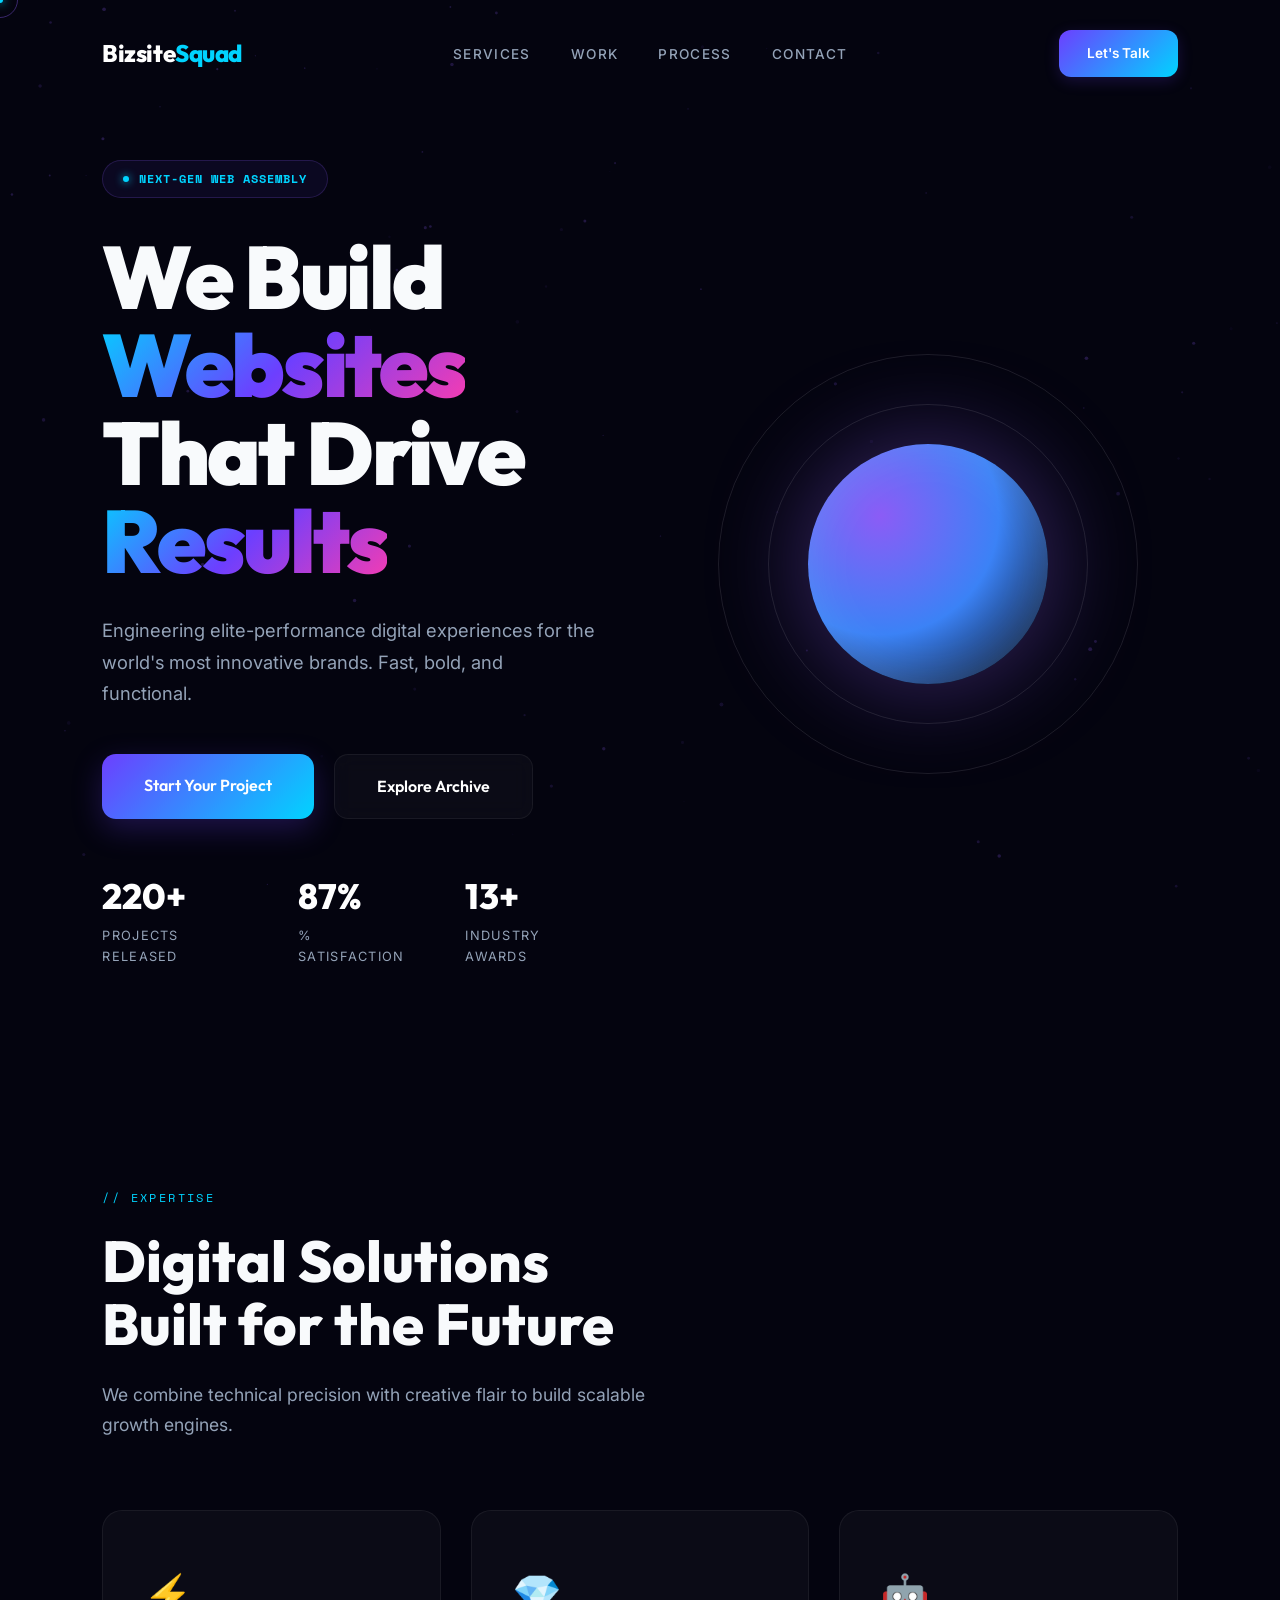
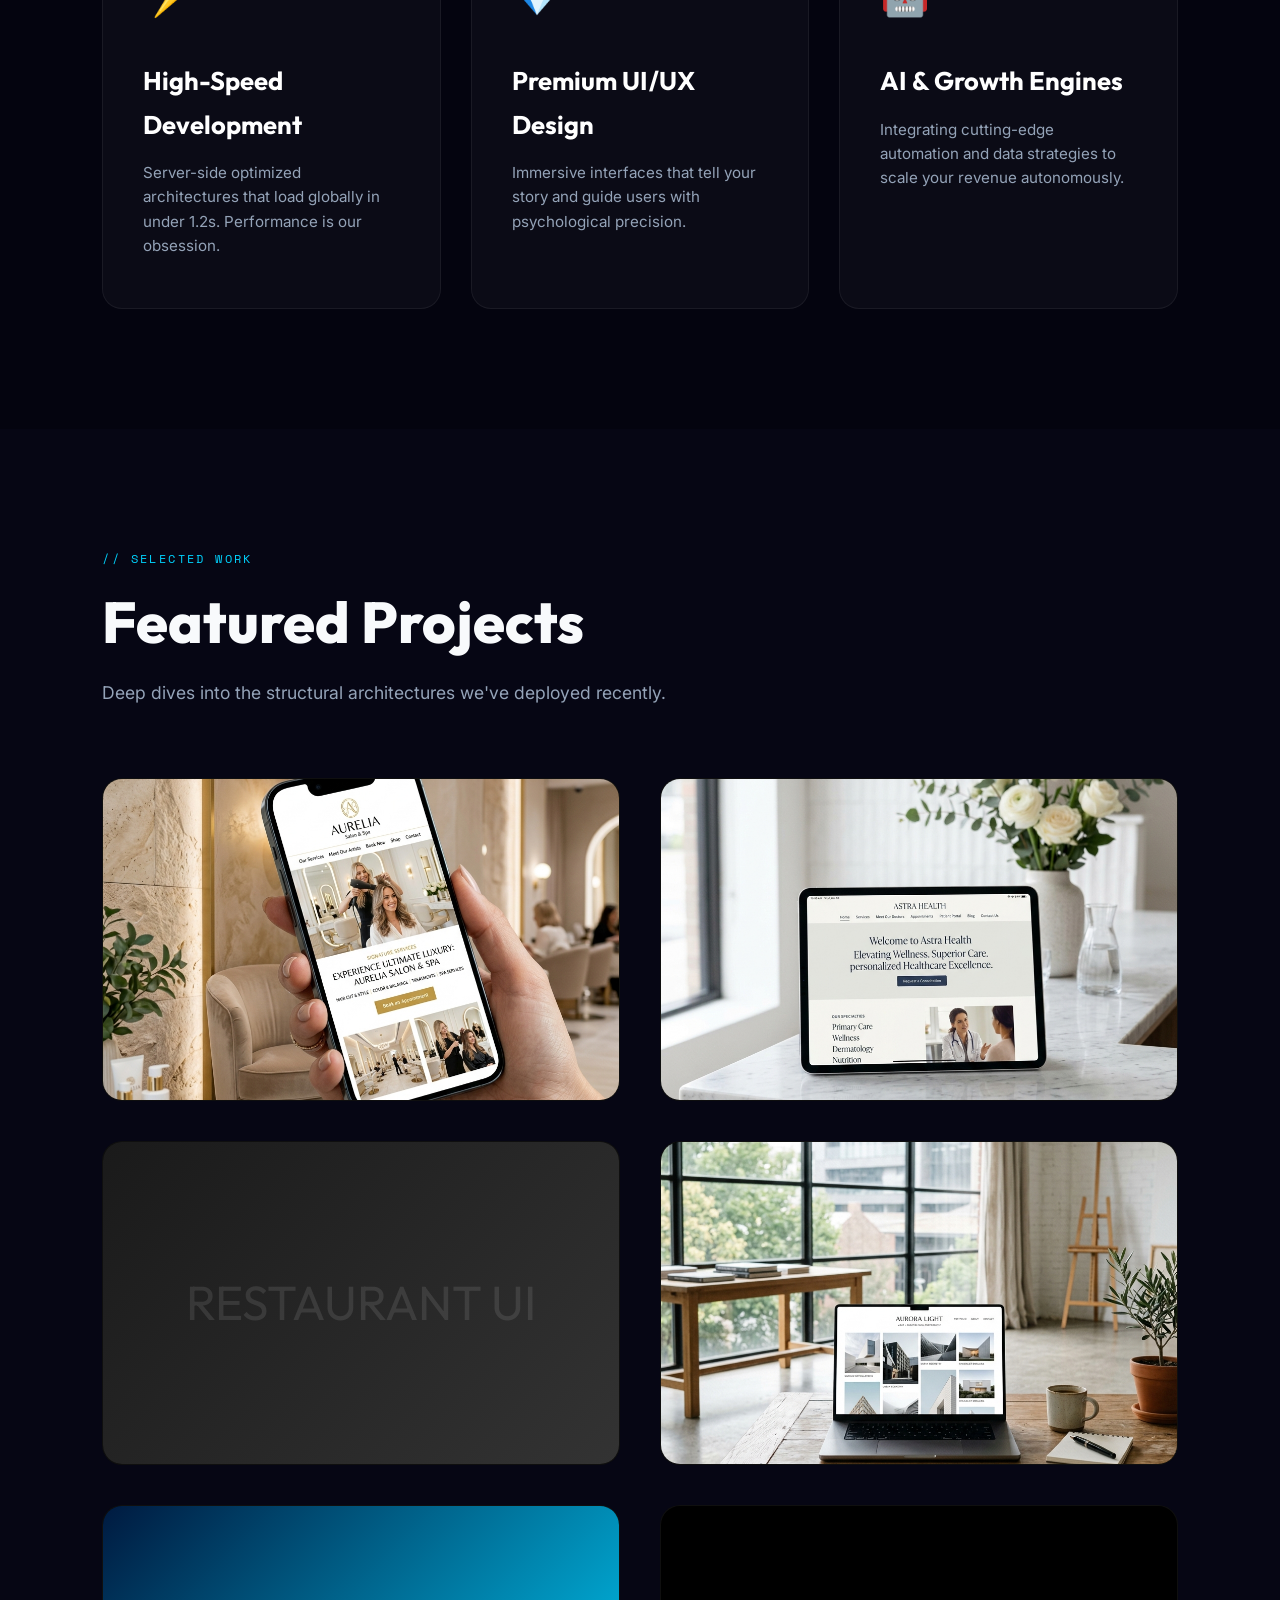
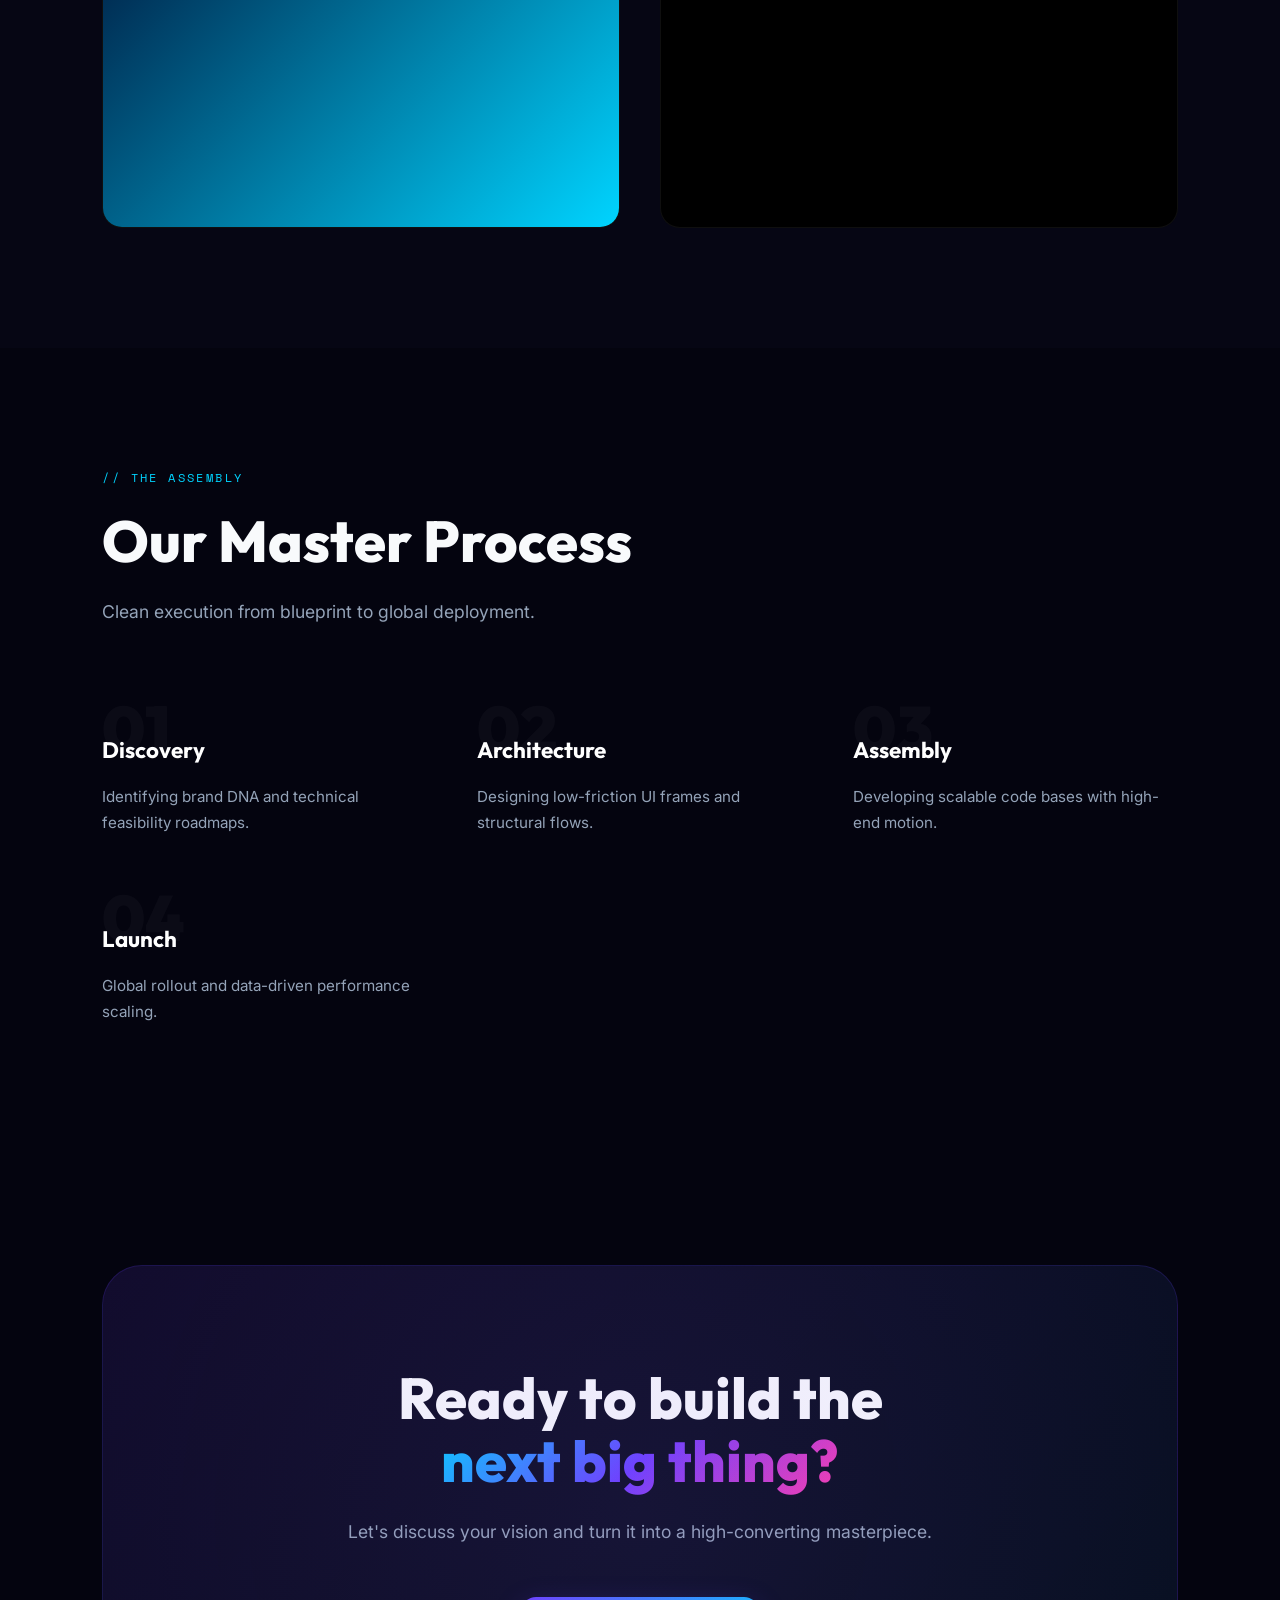
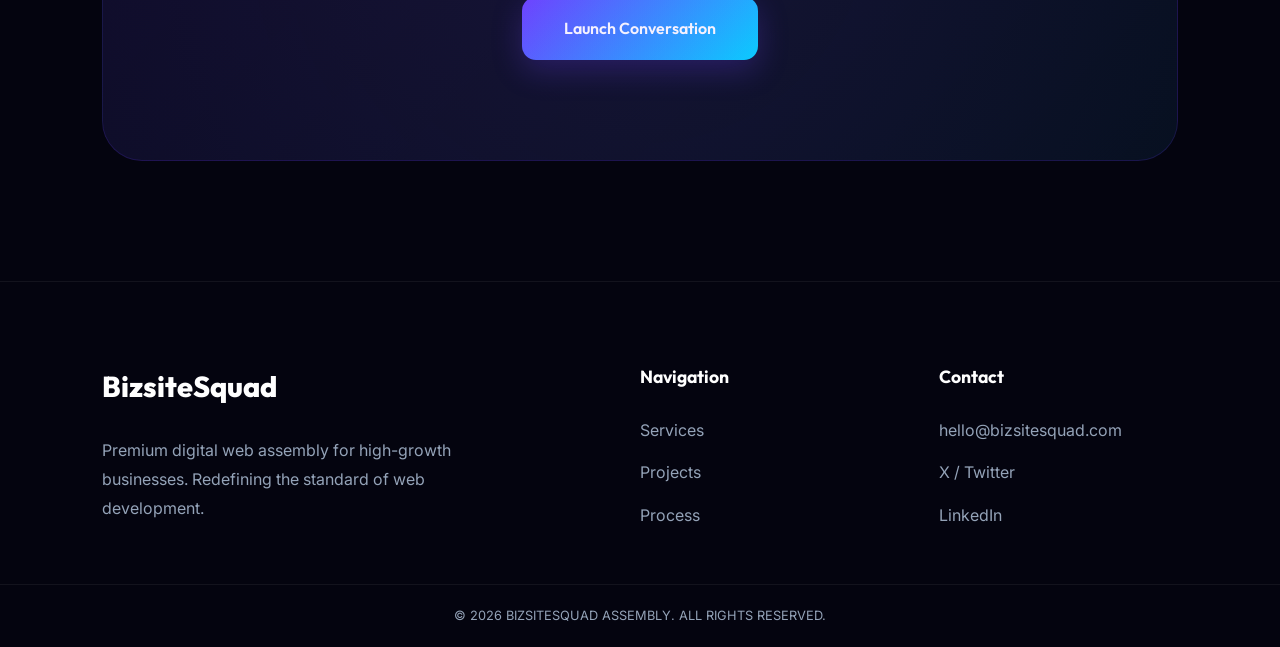
==== commit 728d75ba: "chnages" ====
--- a/index.html
+++ b/index.html
@@ -428,13 +428,13 @@
           <a href="#" class="port-btn">Study WIP ↗</a>
         </div>
       </div>
-      <!-- Project 6: Finance -->
+      <!-- Project 6: Boutique -->
       <div class="port-card reveal" style="transition-delay: 0.5s;">
-        <div class="port-thumb" style="background: linear-gradient(135deg, #4c0099, #6c3fff)"></div>
+        <div class="port-thumb" style="background-image: url('https://images.pexels.com/photos/2036646/pexels-photo-2036646.jpeg?auto=compress&cs=tinysrgb&w=800&q=80')"></div>
         <div class="port-overlay">
-          <span class="port-cat">FINTECH / ANALYTICS</span>
-          <h3 class="port-name">FinTrack Global</h3>
-          <a href="#" class="port-btn">Study WIP ↗</a>
+          <span class="port-cat">E-COMMERCE / FASHION</span>
+          <h3 class="port-name">Bizsite Boutique</h3>
+          <a href="ecommerce/index.html" class="port-btn">Launch Assembly ↗</a>
         </div>
       </div>
     </div>
